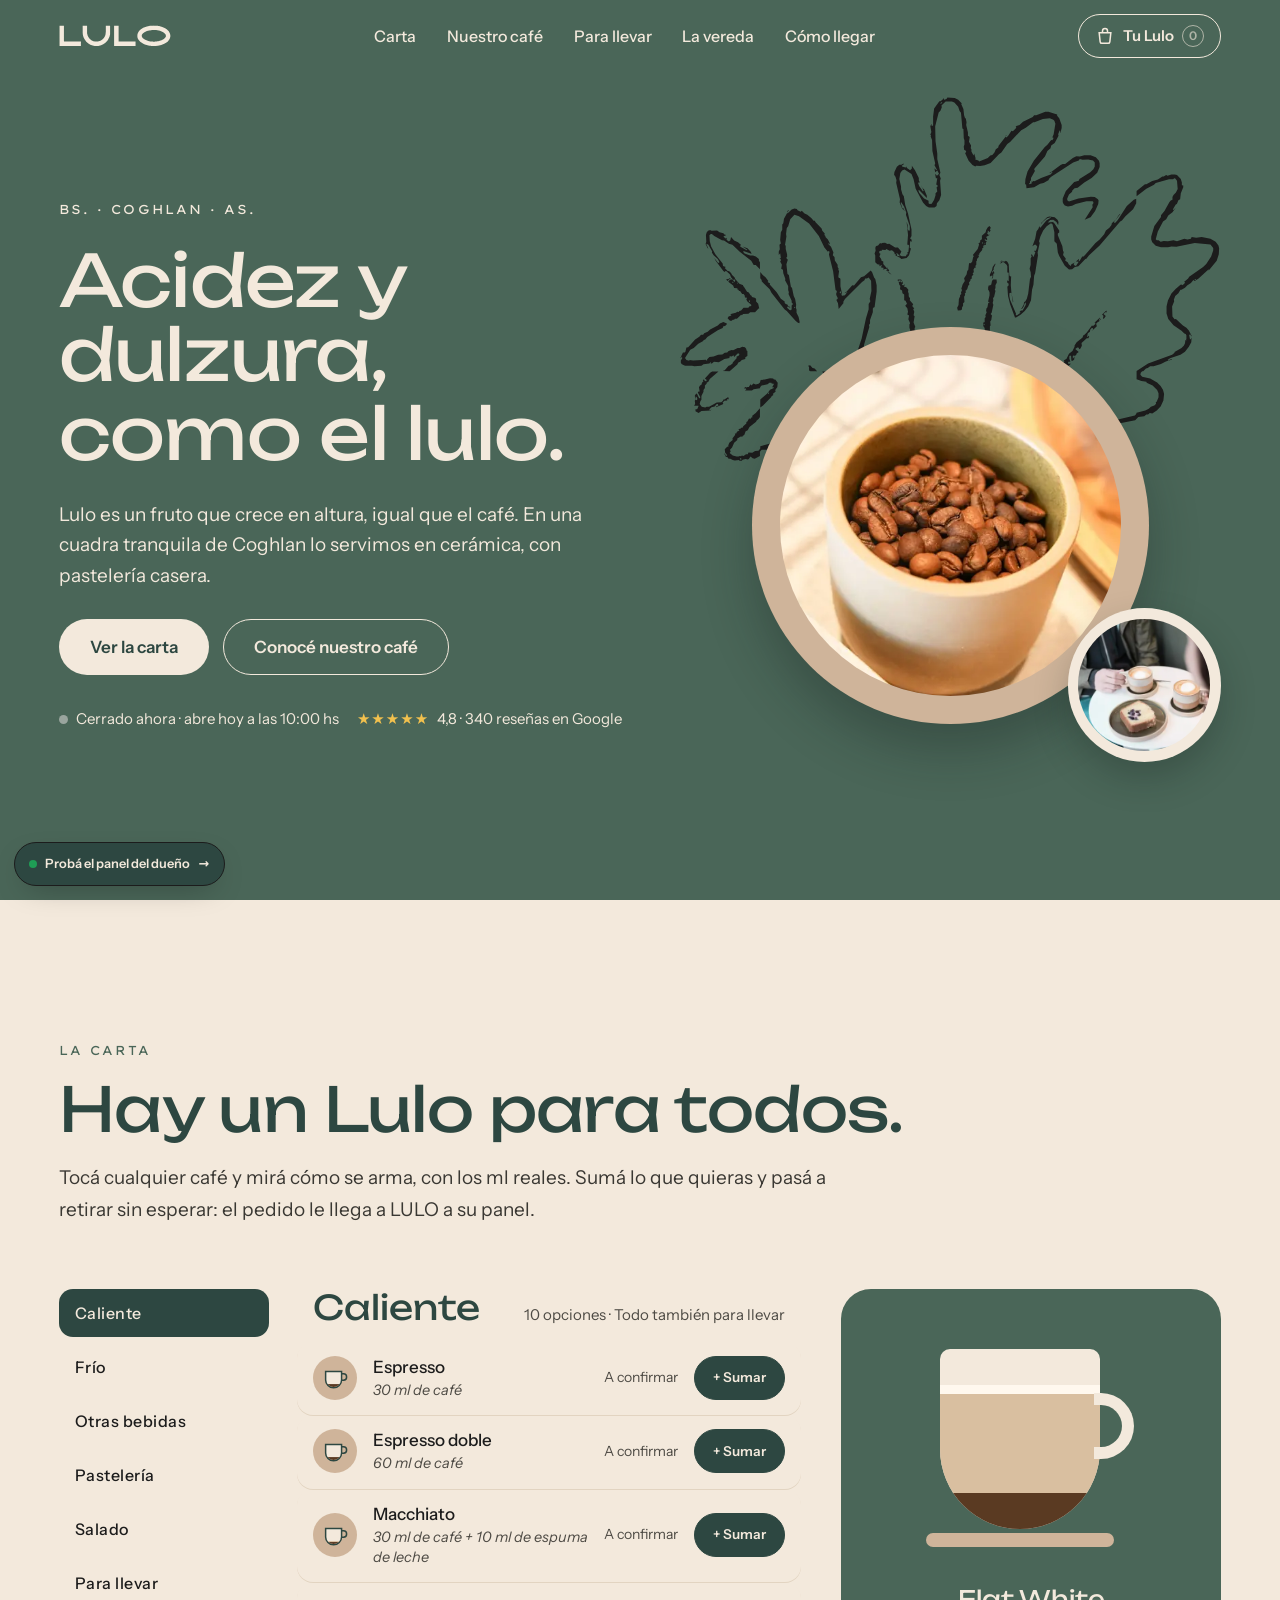
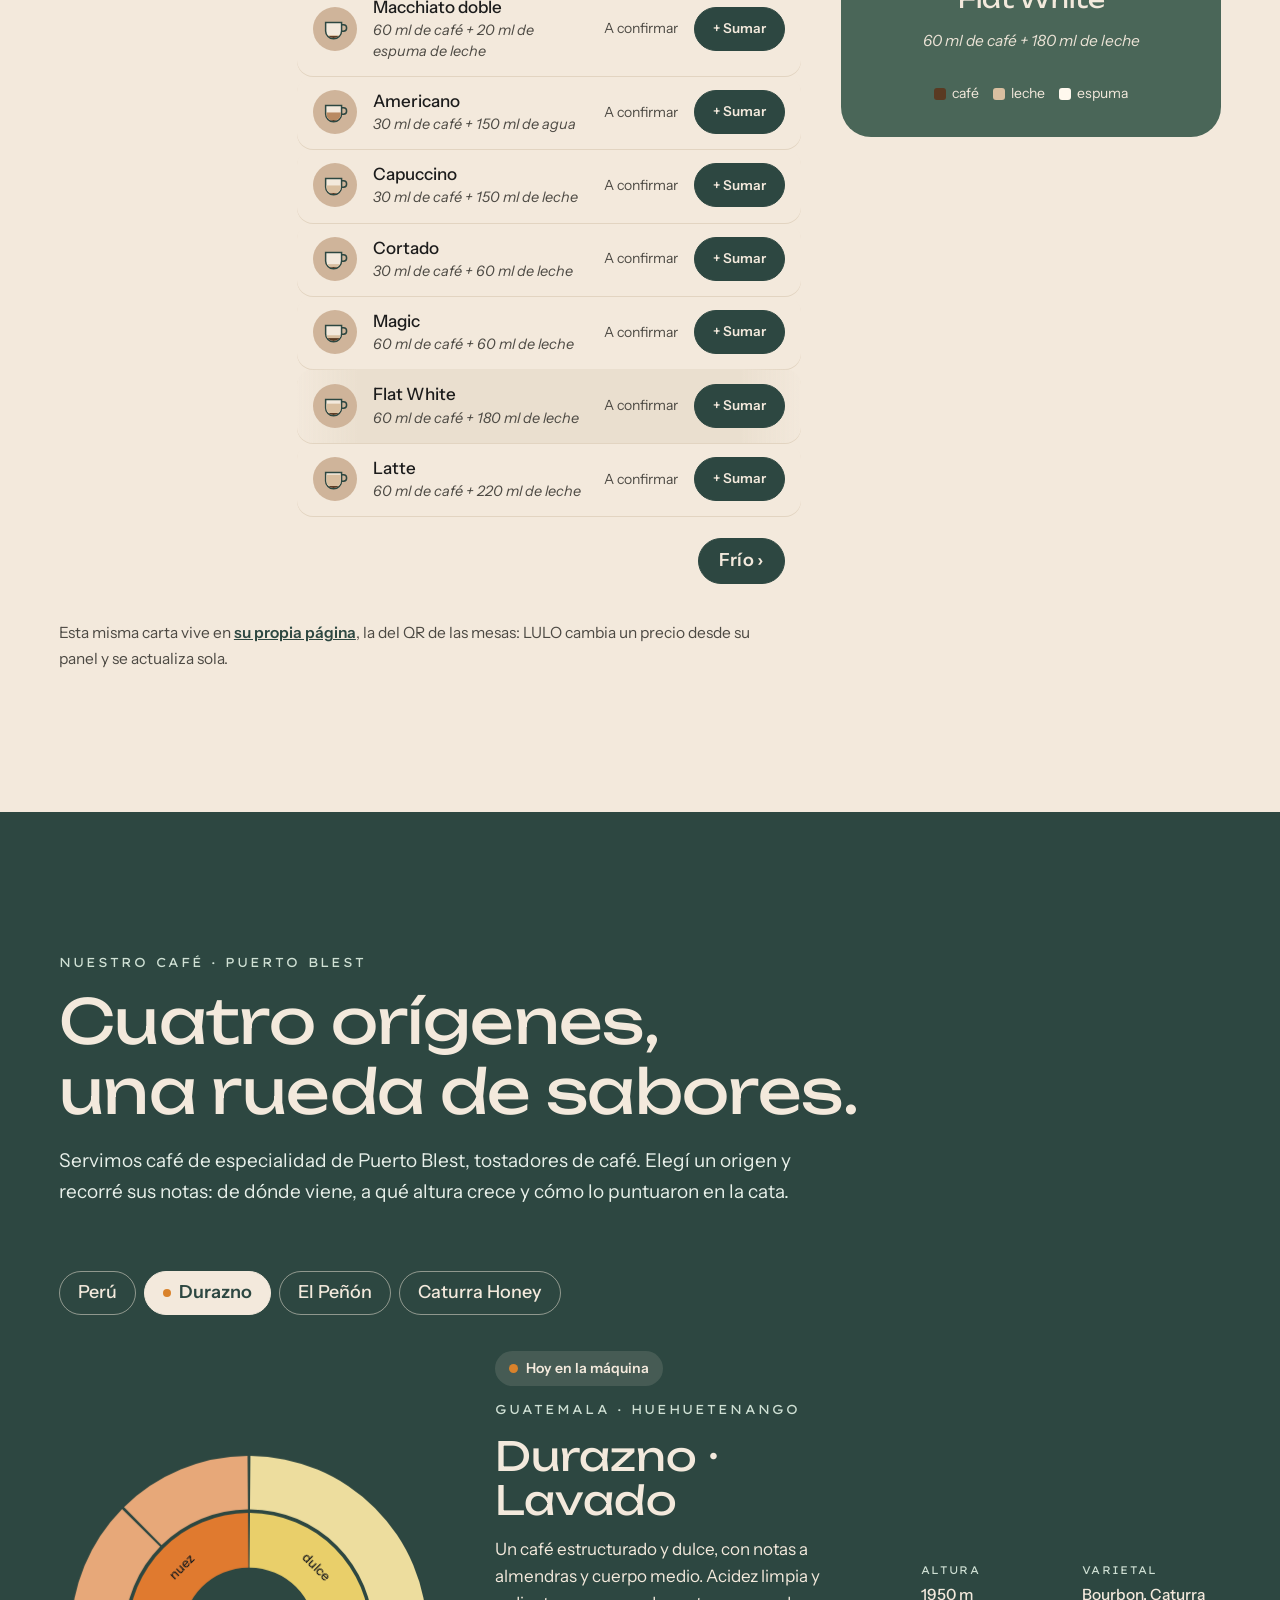
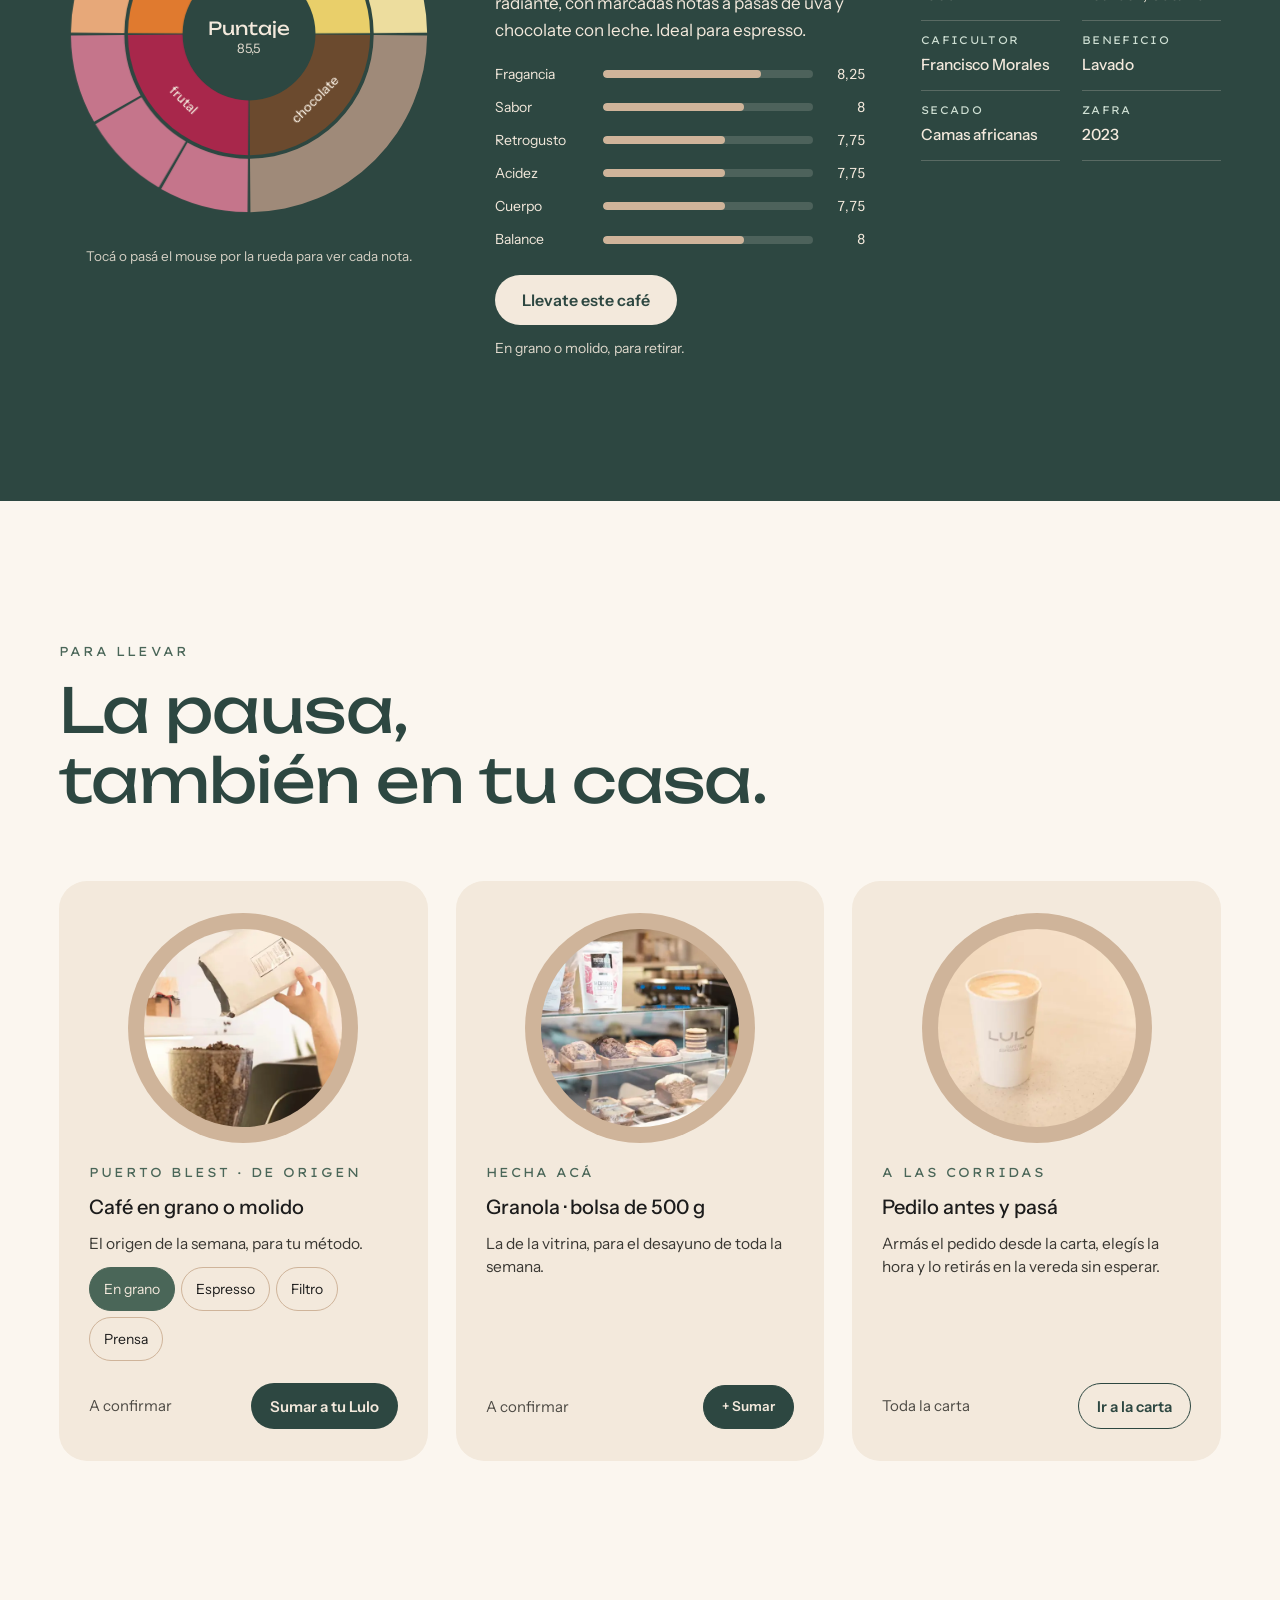
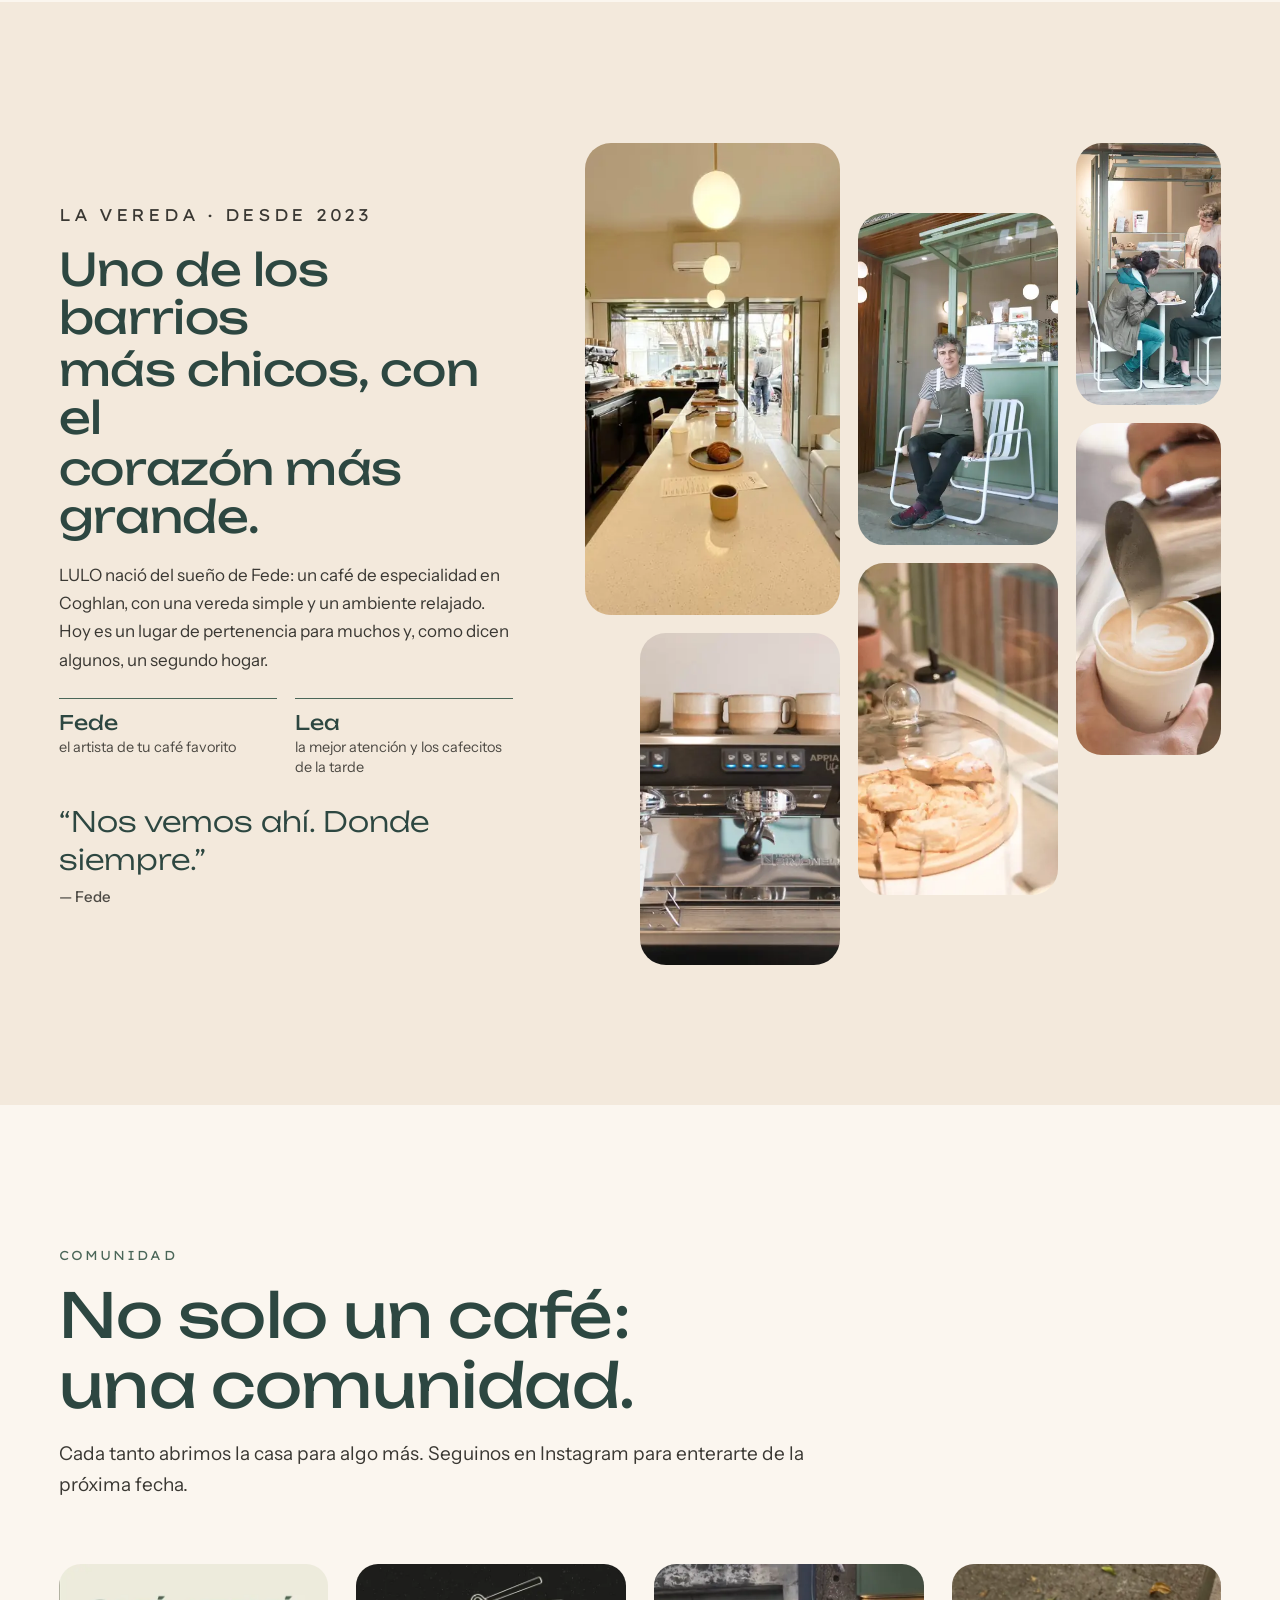
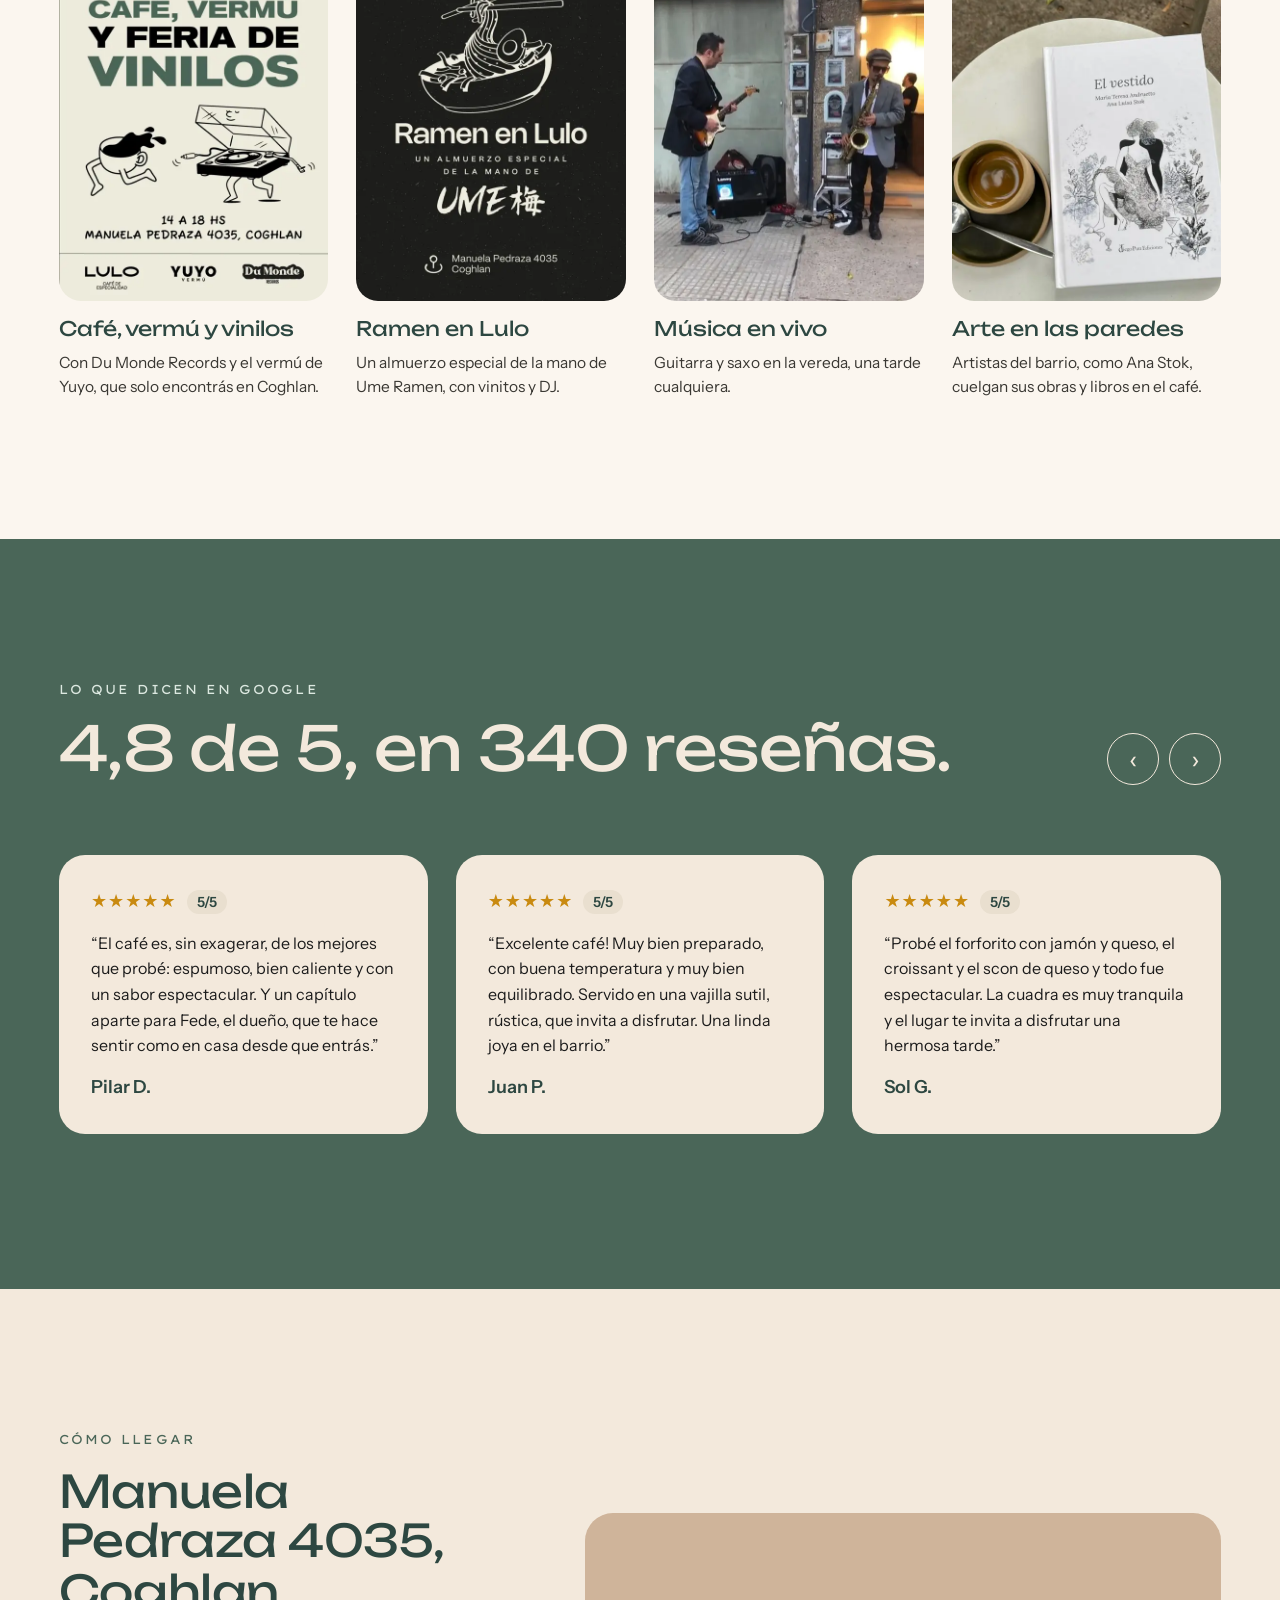
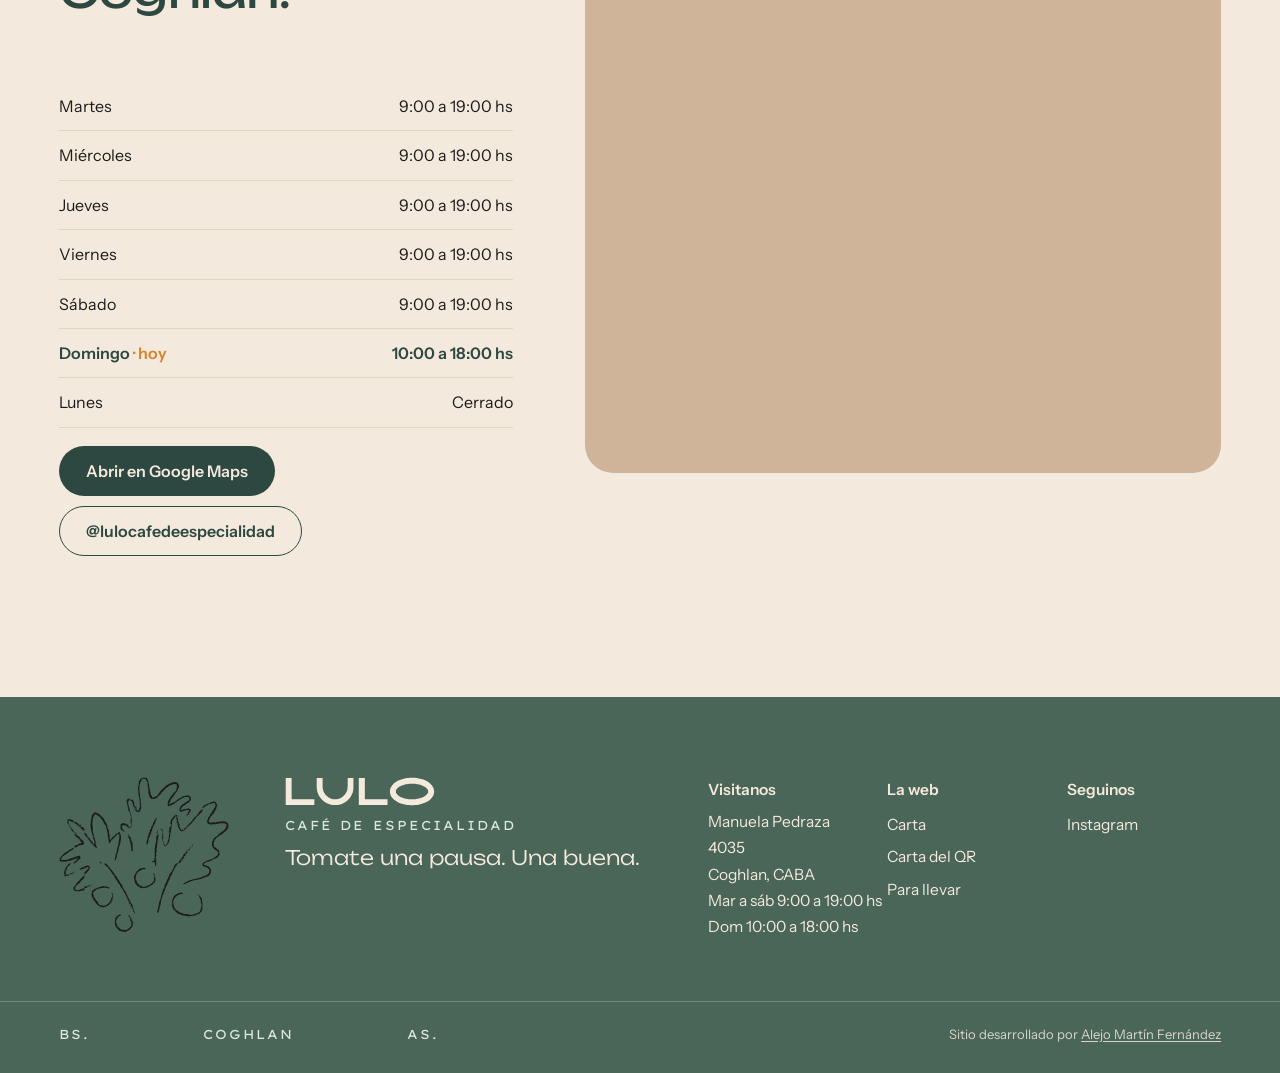
==== index.html @ 64dc943b "Demo LULO Café de Especialidad Co-Authored-By: Claude Opus 5.5 <noreply@anthropic.com> Claude-Sessio" ====
<!doctype html>
<html lang="es">
<head>
<meta charset="utf-8">
<meta name="viewport" content="width=device-width, initial-scale=1, viewport-fit=cover">
<title>LULO · Café de especialidad en Coghlan</title>
<meta name="description" content="Café de especialidad de origen, pastelería casera y una vereda tranquila en Manuela Pedraza 4035, Coghlan. Carta online, café en grano y granola para retirar.">
<meta property="og:type" content="website">
<meta property="og:site_name" content="LULO Café de Especialidad">
<meta property="og:url" content="https://lulo-cafe.vercel.app/">
<meta property="og:title" content="LULO · Café de especialidad en Coghlan">
<meta property="og:description" content="Carta online, café de origen y granola y granos para retirar. Manuela Pedraza 4035, Coghlan.">
<meta property="og:image" content="https://lulo-cafe.vercel.app/img/og.jpg?v=1">
<meta property="og:image:width" content="1200">
<meta property="og:image:height" content="630">
<meta property="og:image:type" content="image/jpeg">
<meta property="og:image:alt" content="LULO, café de especialidad en Coghlan: una pausa, una buena.">
<meta name="twitter:card" content="summary_large_image">
<meta name="twitter:image" content="https://lulo-cafe.vercel.app/img/og.jpg?v=1">
<meta name="theme-color" content="#4A6658">
<link rel="icon" href="img/favicon.png">
<link rel="apple-touch-icon" href="img/apple-touch-icon.png">
<script>
  (function () {
    var d = document.documentElement;
    if (!matchMedia('(prefers-reduced-motion: reduce)').matches) d.classList.add('con-intro');
    d.classList.add('js');
  })();
</script>
<link rel="preload" href="fonts/unbounded-latin-400-normal.woff2" as="font" type="font/woff2" crossorigin>
<link rel="preload" href="fonts/instrument-sans-latin-400-normal.woff2" as="font" type="font/woff2" crossorigin>
<link rel="preload" as="image" type="image/webp" imagesrcset="img/hero-granos-500.webp 500w, img/hero-granos-800.webp 800w" imagesizes="(min-width: 1100px) 400px, 62vw" fetchpriority="high">
<link rel="stylesheet" href="css/fonts.css?v=1">
<link rel="stylesheet" href="kit/kit.css?v=1">
<link rel="stylesheet" href="css/style.css?v=1">
</head>
<body>

<!-- INTRO: la planta florece mientras LULO se entinta -->
<div id="intro" aria-hidden="true">
  <div class="intro__in">
    <div class="intro__planta">
      <svg class="intro__frutos" viewBox="0 0 1555 1425">
        <circle cx="785" cy="925" r="72" style="--d:0"/>
        <circle cx="397" cy="1095" r="72" style="--d:1"/>
        <circle cx="1172" cy="1167" r="86" style="--d:2"/>
        <circle cx="595" cy="1339" r="58" style="--d:3"/>
      </svg>
      <svg class="intro__trazo" viewBox="0 0 1555 1425"><use href="img/sprite.svg#planta"/></svg>
    </div>
    <svg class="intro__word" viewBox="0 0 866 168"><use href="img/sprite.svg#lulo"/></svg>
  </div>
</div>

<a class="saltar" href="#carta">Ir a la carta</a>

<header class="barra" id="barra">
  <div class="barra__in">
    <a class="barra__logo" href="#inicio" aria-label="LULO, inicio">
      <svg viewBox="0 0 866 168" aria-hidden="true"><use href="img/sprite.svg#lulo"/></svg>
    </a>
    <nav class="barra__nav" aria-label="Secciones">
      <a href="#carta">Carta</a>
      <a href="#cafe">Nuestro café</a>
      <a href="#llevar">Para llevar</a>
      <a href="#vereda">La vereda</a>
      <a href="#visitanos">Cómo llegar</a>
    </nav>
    <div class="barra__acc">
      <button type="button" class="btn-carrito" data-kit-open="carrito" data-kit-target aria-label="Abrir tu Lulo (pedido)">
        <svg viewBox="0 0 24 24" aria-hidden="true"><path d="M5 8h14l-1.2 11a2 2 0 0 1-2 1.8H8.2a2 2 0 0 1-2-1.8z"/><path d="M9 8V6a3 3 0 0 1 6 0v2"/></svg>
        <span class="btn-carrito__txt">Tu Lulo</span>
        <span class="btn-carrito__n" data-n="0">0</span>
      </button>
      <button type="button" class="btn-menu" aria-label="Abrir menú" aria-expanded="false" aria-controls="menu">
        <span></span><span></span>
      </button>
    </div>
  </div>
</header>

<div class="menu" id="menu" hidden>
  <nav aria-label="Menú">
    <a href="#carta" style="--i:0">Carta</a>
    <a href="#cafe" style="--i:1">Nuestro café</a>
    <a href="#llevar" style="--i:2">Para llevar</a>
    <a href="#vereda" style="--i:3">La vereda</a>
    <a href="#comunidad" style="--i:4">Comunidad</a>
    <a href="#visitanos" style="--i:5">Cómo llegar</a>
  </nav>
  <p class="menu__pie"><span class="estado" data-estado>Manuela Pedraza 4035 · Coghlan</span></p>
  <svg class="menu__planta" viewBox="0 0 1555 1425" aria-hidden="true"><use href="img/sprite.svg#planta"/></svg>
</div>

<main>

<!-- HERO -->
<section class="hero" id="inicio">
  <div class="hero__in">
    <div class="hero__texto">
      <p class="rotulo hero__rot entra" style="--d:0">BS. · COGHLAN · AS.</p>
      <h1 class="hero__h1">
        <span class="linea"><span style="--d:1">Acidez y dulzura,</span></span>
        <span class="linea"><span style="--d:2">como el lulo.</span></span>
      </h1>
      <p class="hero__p entra" style="--d:3">Lulo es un fruto que crece en altura, igual que el café. En una cuadra tranquila de Coghlan lo servimos en cerámica, con pastelería casera.</p>
      <div class="hero__ctas entra" style="--d:4">
        <a class="btn btn--crema" href="#carta">Ver la carta</a>
        <a class="btn btn--linea-crema" href="#cafe">Conocé nuestro café</a>
      </div>
      <ul class="hero__chips entra" style="--d:5">
        <li><span class="punto" data-punto></span><span data-estado>Martes a sábados 9:00 a 19:00 hs</span></li>
        <li><span class="estrellas" aria-hidden="true">★★★★★</span> 4,8 · 340 reseñas en Google</li>
      </ul>
    </div>
    <div class="hero__arte">
      <svg class="hero__planta" viewBox="0 0 1555 1425" aria-hidden="true"><use href="img/sprite.svg#planta"/></svg>
      <figure class="plato plato--hero" id="platoHero">
        <img src="img/hero-granos-800.webp" srcset="img/hero-granos-500.webp 500w, img/hero-granos-800.webp 800w" sizes="(min-width: 1100px) 400px, 62vw" width="800" height="800" alt="Granos de café de origen en una taza de cerámica de LULO" fetchpriority="high" decoding="async">
      </figure>
      <figure class="plato plato--chico">
        <img src="img/hero-cafes-320.webp" width="320" height="320" alt="Dos cafés con budín de arándanos" decoding="async">
      </figure>
    </div>
  </div>
</section>

<!-- CARTA -->
<section class="sec sec--carta" id="carta">
  <div class="cont">
    <header class="sec__head">
      <p class="rotulo rv">LA CARTA</p>
      <h2 class="titulo rv"><span class="linea"><span>Hay un Lulo</span></span> <span class="linea"><span>para todos.</span></span></h2>
      <p class="sec__bajada rv">Tocá cualquier café y mirá cómo se arma, con los ml reales. Sumá lo que quieras y pasá a retirar sin esperar: el pedido le llega a LULO a su panel.</p>
    </header>
    <div class="carta">
      <div class="carta__lista" data-kit="carta" id="cartaLocal"></div>
      <aside class="visor" id="visor" aria-live="polite">
        <div class="visor__in">
          <div class="visor__arte">
            <div class="taza" id="taza" aria-hidden="true">
              <div class="taza__cuerpo">
                <span class="taza__capa taza__capa--cafe"></span>
                <span class="taza__capa taza__capa--leche"></span>
                <span class="taza__capa taza__capa--espuma"></span>
              </div>
              <span class="taza__asa"></span>
              <span class="taza__plato"></span>
            </div>
            <figure class="plato plato--visor" id="visorFoto" hidden>
              <img src="img/c-latte-640.webp" width="640" height="640" alt="" decoding="async">
            </figure>
          </div>
          <p class="visor__nombre" id="visorNombre">Flat White</p>
          <p class="visor__desc" id="visorDesc">60 ml de café + 180 ml de leche</p>
          <ul class="visor__ley" id="visorLey">
            <li><span class="ley ley--cafe"></span>café</li>
            <li><span class="ley ley--leche" id="leyLeche"></span>leche</li>
            <li><span class="ley ley--espuma"></span>espuma</li>
          </ul>
        </div>
      </aside>
    </div>
    <p class="carta__qr rv">Esta misma carta vive en <a href="carta/" target="_blank" rel="noopener">su propia página</a>, la del QR de las mesas: LULO cambia un precio desde su panel y se actualiza sola.</p>
  </div>
</section>

<!-- NUESTRO CAFÉ -->
<section class="sec sec--cafe" id="cafe">
  <div class="cont">
    <header class="sec__head sec__head--claro">
      <p class="rotulo rv">NUESTRO CAFÉ · PUERTO BLEST</p>
      <h2 class="titulo rv"><span class="linea"><span>Cuatro orígenes,</span></span> <span class="linea"><span>una rueda de sabores.</span></span></h2>
      <p class="sec__bajada rv">Servimos café de especialidad de Puerto Blest, tostadores de café. Elegí un origen y recorré sus notas: de dónde viene, a qué altura crece y cómo lo puntuaron en la cata.</p>
    </header>
    <div class="origen rv">
      <div class="origen__chips" role="tablist" aria-label="Orígenes" id="origenChips"></div>
      <div class="origen__grid">
        <div class="rueda" id="rueda">
          <svg viewBox="-160 -160 320 320" id="ruedaSvg" role="img" aria-label="Rueda de sabores del origen elegido"></svg>
          <div class="rueda__centro"><b id="ruedaNota">Puntaje</b><span id="ruedaSub">84,25</span></div>
          <p class="rueda__hint">Tocá o pasá el mouse por la rueda para ver cada nota.</p>
        </div>
        <div class="origen__info">
          <p class="origen__maquina" id="enMaquina" hidden><span class="punto punto--fruto"></span>Hoy en la máquina</p>
          <p class="rotulo" id="origenPais">PERÚ · AMAZONAS</p>
          <h3 class="origen__nombre" id="origenNombre">Comité Monteverde</h3>
          <p class="origen__notas" id="origenNotas"></p>
          <div class="barras" id="origenBarras"></div>
          <div class="origen__acc">
            <button type="button" class="btn btn--crema" id="llevarOrigen">Llevate este café</button>
            <span class="origen__aviso">En grano o molido, para retirar.</span>
          </div>
        </div>
        <dl class="ficha" id="origenFicha"></dl>
      </div>
    </div>
  </div>
</section>

<!-- PARA LLEVAR -->
<section class="sec sec--llevar" id="llevar">
  <div class="cont">
    <header class="sec__head">
      <p class="rotulo rv">PARA LLEVAR</p>
      <h2 class="titulo rv"><span class="linea"><span>La pausa,</span></span> <span class="linea"><span>también en tu casa.</span></span></h2>
    </header>
    <div class="llevar fila-desliza" data-desliza>
      <article class="tarjeta rv">
        <figure class="plato plato--tarjeta"><img src="img/llevar-granos-480.webp" width="480" height="480" alt="Bolsa de café de origen cargando granos" loading="lazy" decoding="async"></figure>
        <p class="rotulo">PUERTO BLEST · DE ORIGEN</p>
        <h3>Café en grano o molido</h3>
        <p>El origen de la semana, para tu método.</p>
        <div class="molienda" role="radiogroup" aria-label="Molienda" id="molienda">
          <button type="button" role="radio" aria-checked="true" data-mol="grano">En grano</button>
          <button type="button" role="radio" aria-checked="false" data-mol="espresso">Espresso</button>
          <button type="button" role="radio" aria-checked="false" data-mol="filtro">Filtro</button>
          <button type="button" role="radio" aria-checked="false" data-mol="prensa">Prensa</button>
        </div>
        <div class="tarjeta__pie"><span class="precio">A confirmar</span><button type="button" class="btn btn--verde" id="sumarGrano">Sumar a tu Lulo</button></div>
      </article>
      <article class="tarjeta rv">
        <figure class="plato plato--tarjeta"><img src="img/llevar-granola-480.webp" width="480" height="480" alt="Vitrina de LULO con bolsas de granola" loading="lazy" decoding="async"></figure>
        <p class="rotulo">HECHA ACÁ</p>
        <h3>Granola · bolsa de 500 g</h3>
        <p>La de la vitrina, para el desayuno de toda la semana.</p>
        <div class="tarjeta__pie"><span class="precio">A confirmar</span><div class="kit-qty" data-kit-qty="granola"></div></div>
      </article>
      <article class="tarjeta rv">
        <figure class="plato plato--tarjeta"><img src="img/llevar-vaso-480.webp" width="480" height="480" alt="Café para llevar en vaso de LULO" loading="lazy" decoding="async"></figure>
        <p class="rotulo">A LAS CORRIDAS</p>
        <h3>Pedilo antes y pasá</h3>
        <p>Armás el pedido desde la carta, elegís la hora y lo retirás en la vereda sin esperar.</p>
        <div class="tarjeta__pie"><span class="precio">Toda la carta</span><a class="btn btn--linea" href="#carta">Ir a la carta</a></div>
      </article>
    </div>
  </div>
</section>

<!-- LA VEREDA -->
<section class="sec sec--vereda" id="vereda">
  <div class="cont vereda">
    <div class="vereda__texto">
      <p class="rotulo rv">LA VEREDA · DESDE 2023</p>
      <h2 class="titulo rv"><span class="linea"><span>Uno de los barrios</span></span> <span class="linea"><span>más chicos, con el</span></span> <span class="linea"><span>corazón más grande.</span></span></h2>
      <p class="rv">LULO nació del sueño de Fede: un café de especialidad en Coghlan, con una vereda simple y un ambiente relajado. Hoy es un lugar de pertenencia para muchos y, como dicen algunos, un segundo hogar.</p>
      <div class="firmas rv">
        <p><b>Fede</b><span>el artista de tu café favorito</span></p>
        <p><b>Lea</b><span>la mejor atención y los cafecitos de la tarde</span></p>
      </div>
      <blockquote class="cita rv">“Nos vemos ahí. Donde siempre.”<cite>— Fede</cite></blockquote>
    </div>
    <div class="galeria fila-desliza" data-desliza data-galeria>
      <figure class="g g1"><img src="img/v-barra-520.webp" srcset="img/v-barra-520.webp 520w, img/v-barra-900.webp 900w" sizes="(min-width: 1100px) 330px, 72vw" width="520" height="650" alt="La barra larga de LULO con luz natural" loading="lazy" decoding="async"></figure>
      <figure class="g g2"><img src="img/v-fede-520.webp" srcset="img/v-fede-520.webp 520w, img/v-fede-900.webp 900w" sizes="(min-width: 1100px) 260px, 72vw" width="520" height="650" alt="Fede sentado en la vereda de LULO" loading="lazy" decoding="async"></figure>
      <figure class="g g3"><img src="img/v-salon-520.webp" srcset="img/v-salon-520.webp 520w, img/v-salon-900.webp 900w" sizes="(min-width: 1100px) 300px, 72vw" width="520" height="520" alt="Clientes tomando café en las mesas de LULO" loading="lazy" decoding="async"></figure>
      <figure class="g g4"><img src="img/v-latte-520.webp" srcset="img/v-latte-520.webp 520w, img/v-latte-900.webp 900w" sizes="(min-width: 1100px) 240px, 72vw" width="520" height="650" alt="Latte art en un vaso para llevar" loading="lazy" decoding="async"></figure>
      <figure class="g g5"><img src="img/v-maquina-520.webp" srcset="img/v-maquina-520.webp 520w, img/v-maquina-900.webp 900w" sizes="(min-width: 1100px) 280px, 72vw" width="520" height="520" alt="La máquina de espresso con tazas de cerámica arriba" loading="lazy" decoding="async"></figure>
      <figure class="g g6"><img src="img/v-vitrina-520.webp" srcset="img/v-vitrina-520.webp 520w, img/v-vitrina-900.webp 900w" sizes="(min-width: 1100px) 260px, 72vw" width="520" height="520" alt="Scones bajo la campana de vidrio" loading="lazy" decoding="async"></figure>
    </div>
  </div>
</section>

<!-- COMUNIDAD -->
<section class="sec sec--comunidad" id="comunidad">
  <div class="cont">
    <header class="sec__head">
      <p class="rotulo rv">COMUNIDAD</p>
      <h2 class="titulo rv"><span class="linea"><span>No solo un café:</span></span> <span class="linea"><span>una comunidad.</span></span></h2>
      <p class="sec__bajada rv">Cada tanto abrimos la casa para algo más. Seguinos en Instagram para enterarte de la próxima fecha.</p>
    </header>
    <div class="eventos fila-desliza" data-desliza>
      <article class="evento rv"><figure><img src="img/e-vinilos-560.webp" width="560" height="700" alt="Afiche de café, vermú y feria de vinilos en LULO" loading="lazy" decoding="async"></figure><h3>Café, vermú y vinilos</h3><p>Con Du Monde Records y el vermú de Yuyo, que solo encontrás en Coghlan.</p></article>
      <article class="evento rv"><figure><img src="img/e-ramen-560.webp" width="560" height="700" alt="Afiche de Ramen en Lulo con Ume Ramen" loading="lazy" decoding="async"></figure><h3>Ramen en Lulo</h3><p>Un almuerzo especial de la mano de Ume Ramen, con vinitos y DJ.</p></article>
      <article class="evento rv"><figure><img src="img/e-musica-540.webp" width="540" height="675" alt="Música en vivo en la vereda de LULO" loading="lazy" decoding="async"></figure><h3>Música en vivo</h3><p>Guitarra y saxo en la vereda, una tarde cualquiera.</p></article>
      <article class="evento rv"><figure><img src="img/e-arte-560.webp" width="560" height="700" alt="Obras de Ana Stok en las paredes de LULO" loading="lazy" decoding="async"></figure><h3>Arte en las paredes</h3><p>Artistas del barrio, como Ana Stok, cuelgan sus obras y libros en el café.</p></article>
    </div>
  </div>
</section>

<!-- RESEÑAS -->
<section class="sec sec--resenas" id="resenas">
  <div class="cont">
    <header class="sec__head sec__head--fila">
      <div>
        <p class="rotulo rv">LO QUE DICEN EN GOOGLE</p>
        <h2 class="titulo rv"><span class="linea"><span>4,8 de 5,</span></span> <span class="linea"><span>en 340 reseñas.</span></span></h2>
      </div>
      <div class="flechas" aria-label="Mover reseñas">
        <button type="button" class="flecha" data-mover="-1" aria-label="Reseñas anteriores">‹</button>
        <button type="button" class="flecha" data-mover="1" aria-label="Más reseñas">›</button>
      </div>
    </header>
    <div class="resenas fila-desliza" data-desliza id="resenas-fila">
      <article class="resena"><p class="resena__est"><span aria-hidden="true">★★★★★</span> <b>5/5</b></p><p class="resena__t">“El café es, sin exagerar, de los mejores que probé: espumoso, bien caliente y con un sabor espectacular. Y un capítulo aparte para Fede, el dueño, que te hace sentir como en casa desde que entrás.”</p><p class="resena__n">Pilar D.</p></article>
      <article class="resena"><p class="resena__est"><span aria-hidden="true">★★★★★</span> <b>5/5</b></p><p class="resena__t">“Excelente café! Muy bien preparado, con buena temperatura y muy bien equilibrado. Servido en una vajilla sutil, rústica, que invita a disfrutar. Una linda joya en el barrio.”</p><p class="resena__n">Juan P.</p></article>
      <article class="resena"><p class="resena__est"><span aria-hidden="true">★★★★★</span> <b>5/5</b></p><p class="resena__t">“Probé el forforito con jamón y queso, el croissant y el scon de queso y todo fue espectacular. La cuadra es muy tranquila y el lugar te invita a disfrutar una hermosa tarde.”</p><p class="resena__n">Sol G.</p></article>
      <article class="resena"><p class="resena__est"><span aria-hidden="true">★★★★★</span> <b>5/5</b></p><p class="resena__t">“Los chipá son excelentes y los scons de queso también muy ricos. Probamos las cookies y el budín de carrot, súper esponjoso. Los chicos siempre buena onda.”</p><p class="resena__n">Clarisa R.</p></article>
      <article class="resena"><p class="resena__est"><span aria-hidden="true">★★★★★</span> <b>5/5</b></p><p class="resena__t">“Hermoso cafecito, un lugar que abraza e invita a volver, porque no es solo el riquísimo café: es la energía, sobre todo, de su dueño Fede.”</p><p class="resena__n">Paula H.</p></article>
      <article class="resena"><p class="resena__est"><span aria-hidden="true">★★★★★</span> <b>5/5</b></p><p class="resena__t">“Exquisito café peruano en el caso del que tomé hoy, y muy bien preparado. Lugar tranquilo para ir a relajar, trabajar o reunirse y pasar un lindo momento.”</p><p class="resena__n">Angie C.</p></article>
    </div>
  </div>
</section>

<!-- CÓMO LLEGAR -->
<section class="sec sec--visitanos" id="visitanos">
  <div class="cont visitanos">
    <div class="visitanos__texto">
      <p class="rotulo rv">CÓMO LLEGAR</p>
      <h2 class="titulo rv"><span class="linea"><span>Manuela Pedraza 4035,</span></span> <span class="linea"><span>Coghlan.</span></span></h2>
      <p class="rv estado-grande"><span class="punto" data-punto></span><span data-estado>Martes a sábados 9:00 a 19:00 hs</span></p>
      <ul class="horario rv" id="horario">
        <li data-dia="2"><span>Martes</span><span>9:00 a 19:00 hs</span></li>
        <li data-dia="3"><span>Miércoles</span><span>9:00 a 19:00 hs</span></li>
        <li data-dia="4"><span>Jueves</span><span>9:00 a 19:00 hs</span></li>
        <li data-dia="5"><span>Viernes</span><span>9:00 a 19:00 hs</span></li>
        <li data-dia="6"><span>Sábado</span><span>9:00 a 19:00 hs</span></li>
        <li data-dia="0"><span>Domingo</span><span>10:00 a 18:00 hs</span></li>
        <li data-dia="1"><span>Lunes</span><span>Cerrado</span></li>
      </ul>
      <div class="visitanos__acc rv">
        <a class="btn btn--verde" href="https://www.google.com/maps/dir/?api=1&amp;destination=LULO+Caf%C3%A9+de+Especialidad,+Manuela+Pedraza+4035,+CABA" target="_blank" rel="noopener">Abrir en Google Maps</a>
        <a class="btn btn--linea" href="https://www.instagram.com/lulocafedeespecialidad/" target="_blank" rel="noopener">@lulocafedeespecialidad</a>
      </div>
    </div>
    <div class="mapa rv">
      <iframe title="Mapa de LULO en Manuela Pedraza 4035, Coghlan" src="https://www.google.com/maps?q=LULO+Caf%C3%A9+de+Especialidad,+Manuela+Pedraza+4035,+Buenos+Aires&amp;z=16&amp;output=embed" loading="lazy" referrerpolicy="no-referrer-when-downgrade"></iframe>
    </div>
  </div>
</section>

</main>

<footer class="pie">
  <div class="cont pie__in">
    <svg class="pie__planta" viewBox="0 0 1555 1425" aria-hidden="true"><use href="img/sprite.svg#planta"/></svg>
    <div class="pie__marca">
      <svg class="pie__logo" viewBox="0 0 866 168" role="img" aria-label="LULO"><use href="img/sprite.svg#lulo"/></svg>
      <p class="rotulo">CAFÉ DE ESPECIALIDAD</p>
      <p class="pie__frase">Tomate una pausa. Una buena.</p>
    </div>
    <div class="pie__cols">
      <div>
        <p class="pie__tit">Visitanos</p>
        <p>Manuela Pedraza 4035<br>Coghlan, CABA</p>
        <p><span class="nw">Mar a sáb 9:00 a 19:00 hs</span><br><span class="nw">Dom 10:00 a 18:00 hs</span></p>
      </div>
      <div>
        <p class="pie__tit">La web</p>
        <p><a href="#carta">Carta</a><br><a href="carta/" target="_blank" rel="noopener">Carta del QR</a><br><a href="#llevar">Para llevar</a></p>
      </div>
      <div>
        <p class="pie__tit">Seguinos</p>
        <p><a href="https://www.instagram.com/lulocafedeespecialidad/" target="_blank" rel="noopener">Instagram</a></p>
      </div>
    </div>
  </div>
  <div class="cont pie__base">
    <p class="rotulo pie__bsas"><span>BS.</span><span>COGHLAN</span><span>AS.</span></p>
    <p class="credito">Sitio desarrollado por <a href="https://alejomfernandez.com.ar" target="_blank" rel="noopener">Alejo Martín Fernández</a></p>
  </div>
</footer>

<!-- Hoja de detalle (celu) -->
<div class="hoja" id="hoja" hidden>
  <div class="hoja__fondo" data-cerrar></div>
  <div class="hoja__box" role="dialog" aria-modal="true" aria-labelledby="hojaNombre">
    <button type="button" class="hoja__x" data-cerrar aria-label="Cerrar">×</button>
    <div class="hoja__arte" id="hojaArte"></div>
    <p class="hoja__nombre" id="hojaNombre"></p>
    <p class="hoja__desc" id="hojaDesc"></p>
    <div class="hoja__pie"><span class="precio" id="hojaPrecio">A confirmar</span><div class="kit-qty" id="hojaQty"></div></div>
  </div>
</div>

<script type="module" src="js/main.js?v=1"></script>
</body>
</html>
---- css/fonts.css ----
@font-face{font-family:'Unbounded';font-style:normal;font-weight:300;font-display:swap;src:url(../fonts/unbounded-latin-300-normal.woff2) format('woff2')}
@font-face{font-family:'Unbounded';font-style:normal;font-weight:400;font-display:swap;src:url(../fonts/unbounded-latin-400-normal.woff2) format('woff2')}
@font-face{font-family:'Unbounded';font-style:normal;font-weight:500;font-display:swap;src:url(../fonts/unbounded-latin-500-normal.woff2) format('woff2')}
@font-face{font-family:'Instrument Sans';font-style:normal;font-weight:400;font-display:swap;src:url(../fonts/instrument-sans-latin-400-normal.woff2) format('woff2')}
@font-face{font-family:'Instrument Sans';font-style:normal;font-weight:500;font-display:swap;src:url(../fonts/instrument-sans-latin-500-normal.woff2) format('woff2')}
@font-face{font-family:'Instrument Sans';font-style:normal;font-weight:600;font-display:swap;src:url(../fonts/instrument-sans-latin-600-normal.woff2) format('woff2')}
@font-face{font-family:'Instrument Sans';font-style:italic;font-weight:400;font-display:swap;src:url(../fonts/instrument-sans-latin-400-italic.woff2) format('woff2')}
@font-face{font-family:'Lexend Exa';font-style:normal;font-weight:400;font-display:swap;src:url(../fonts/lexend-exa-latin-400-normal.woff2) format('woff2')}
---- kit/kit.css ----
/* KIT DEMOS — estilos de módulos y popups.
   Todo sale de las variables --kit-* que arma core/theme.js desde cliente.json → marca.
   Cada demo puede pisar cualquier variable o clase .kit-* en su propio CSS. */

:root {
  --kit-bg: #fff; --kit-surface: #fff; --kit-text: #151515; --kit-muted: #666; --kit-primary: #111; --kit-on-primary: #fff;
  --kit-accent: #fc0; --kit-on-accent: #111; --kit-border: #ddd; --kit-ok: #1f9d55; --kit-warn: #d97706; --kit-danger: #d42a1d;
  --kit-font-head: inherit; --kit-font-body: inherit; --kit-head-case: uppercase;
  --kit-radius: 14px; --kit-radius-btn: 12px; --kit-border-w: 1.5px; --kit-shadow: 0 10px 30px -12px rgba(0,0,0,.35);
  --kit-ease: cubic-bezier(.2,.8,.2,1); --kit-z: 9000;
}
.kit-root, .kit-root *, .kit-root *::before, .kit-root *::after { box-sizing: border-box; }
.kit-root [hidden], .kit-root[hidden] { display: none !important; }
.kit-root { font-family: var(--kit-font-body); color: var(--kit-text); -webkit-tap-highlight-color: transparent; }
.kit-sr { position: absolute !important; width: 1px; height: 1px; overflow: hidden; clip: rect(0 0 0 0); white-space: nowrap; }
html.kit-lock { overflow: hidden; }
html.kit-lock body { overflow: hidden; touch-action: none; }

/* ---------- botones ---------- */
.kit-btn {
  appearance: none; display: inline-flex; align-items: center; justify-content: center; gap: .45em;
  min-height: 44px; padding: .7em 1.15em; border: var(--kit-border-w) solid var(--kit-primary); border-radius: var(--kit-radius-btn);
  background: var(--kit-primary); color: var(--kit-on-primary); font: 700 .95rem/1.1 var(--kit-font-body); text-decoration: none;
  cursor: pointer; transition: transform .15s var(--kit-ease), filter .15s, background .2s, box-shadow .2s; white-space: nowrap;
}
.kit-btn:hover { filter: brightness(1.08); }
.kit-btn:active { transform: translateY(1px) scale(.98); }
.kit-btn:focus-visible, .kit-chip:focus-visible, .kit-tab:focus-visible, .kit-add:focus-visible, .kit-x:focus-visible { outline: 3px solid var(--kit-accent); outline-offset: 2px; }
.kit-btn--ghost { background: var(--kit-surface); color: var(--kit-text); border-color: var(--kit-border); }
.kit-btn--danger { background: var(--kit-danger); border-color: var(--kit-danger); color: #fff; }
.kit-btn--danger-t { color: var(--kit-danger); }
.kit-btn--sm { min-height: 36px; padding: .45em .85em; font-size: .85rem; }
.kit-btn--big { min-height: 54px; font-size: 1.05rem; font-family: var(--kit-font-head); text-transform: var(--kit-head-case); letter-spacing: .02em; }
.kit-btn--block { width: 100%; }
.kit-btn[disabled] { opacity: .55; cursor: not-allowed; }
.kit-btn.is-loading { position: relative; color: transparent !important; }
.kit-btn.is-loading::after { content: ""; position: absolute; width: 20px; height: 20px; border: 2.5px solid var(--kit-on-primary); border-right-color: transparent; border-radius: 50%; animation: kit-spin .7s linear infinite; }
.kit-icon { appearance: none; width: 36px; height: 36px; display: inline-grid; place-items: center; border: var(--kit-border-w) solid var(--kit-border); border-radius: 10px; background: var(--kit-surface); color: var(--kit-text); cursor: pointer; font-size: 1rem; }
.kit-icon--danger { color: var(--kit-danger); }
.kit-icon[disabled] { opacity: .35; cursor: default; }
.kit-row { display: flex; gap: .6rem; flex-wrap: wrap; align-items: center; }
.kit-row--end { justify-content: flex-end; } .kit-row--center { justify-content: center; } .kit-row--between { justify-content: space-between; }
.kit-row--stack { flex-direction: column; align-items: stretch; }

/* ---------- badges / tags ---------- */
.kit-badge { display: inline-flex; align-items: center; gap: .3em; padding: .28em .6em; border-radius: 999px; font: 700 .72rem/1 var(--kit-font-body); letter-spacing: .02em; background: color-mix(in srgb, var(--kit-text) 9%, var(--kit-surface)); color: var(--kit-text); white-space: nowrap; }
.kit-badge--ok { background: color-mix(in srgb, var(--kit-ok) 16%, var(--kit-surface)); color: color-mix(in srgb, var(--kit-ok) 75%, #000); }
.kit-badge--warn { background: color-mix(in srgb, var(--kit-warn) 18%, var(--kit-surface)); color: color-mix(in srgb, var(--kit-warn) 70%, #000); }
.kit-badge--danger, .kit-badge--off { background: color-mix(in srgb, var(--kit-danger) 14%, var(--kit-surface)); color: color-mix(in srgb, var(--kit-danger) 80%, #000); }
.kit-badge--new { background: var(--kit-accent); color: var(--kit-on-accent); animation: kit-pulse 1.4s ease-in-out 3; }
.kit-tag { display: inline-grid; place-items: center; width: 1.15em; height: 1.15em; vertical-align: -.12em; margin-left: .15em; color: var(--kit-primary); }
.kit-tag svg { width: 100%; height: 100%; }
.kit-tag--txt { width: auto; height: auto; font-size: .7em; padding: .15em .45em; border-radius: 999px; background: var(--kit-accent); color: var(--kit-on-accent); }

/* ---------- carta ---------- */
.kit-carta { --kit-cols: 1; }
.kit-tabs { display: flex; gap: .5rem; overflow-x: auto; scrollbar-width: none; padding: 2px 2px 10px; margin-bottom: .5rem; scroll-snap-type: x proximity; }
.kit-tabs::-webkit-scrollbar { display: none; }
.kit-tab {
  appearance: none; flex: 0 0 auto; scroll-snap-align: start; min-height: 44px; padding: .55em 1.1em;
  border: var(--kit-border-w) solid var(--kit-text); border-radius: var(--kit-radius-btn); background: var(--kit-surface); color: var(--kit-text);
  font: 700 .95rem/1 var(--kit-font-head); text-transform: var(--kit-head-case); letter-spacing: .03em; cursor: pointer; transition: background .2s, color .2s, transform .15s;
}
.kit-tab.is-on { background: var(--kit-primary); border-color: var(--kit-primary); color: var(--kit-on-primary); }
.kit-carta__panel { display: grid; grid-template-columns: repeat(var(--kit-cols), minmax(0, 1fr)); gap: 0 2rem; }
.kit-item {
  display: grid; grid-template-columns: auto minmax(0, 1fr) auto; gap: .9rem; align-items: center; padding: 1rem 0;
  border-bottom: var(--kit-border-w) dashed var(--kit-border); min-width: 0;
  animation: kit-up .5s var(--kit-ease) both; animation-delay: calc(var(--i, 0) * 45ms);
}
.kit-item:not(:has(.kit-item__foto)) { grid-template-columns: minmax(0, 1fr) auto; }
.kit-item.is-off { opacity: .55; }
.kit-item__foto { width: 64px; height: 64px; object-fit: cover; border-radius: calc(var(--kit-radius) * .7); }
.kit-item__name { margin: 0 0 .25rem; font: 400 1.2rem/1.05 var(--kit-font-head); text-transform: var(--kit-head-case); }
.kit-item__n { margin-right: .5em; color: var(--kit-primary); }
.kit-item__desc { margin: 0; color: var(--kit-muted); font-size: .9rem; line-height: 1.4; }
.kit-item__side { display: flex; flex-direction: column; align-items: flex-end; gap: .45rem; }
.kit-price { font: 700 1.05rem/1 var(--kit-font-body); white-space: nowrap; }
.kit-price--na { font-size: .85rem; color: var(--kit-muted); font-weight: 600; }
.kit-add {
  appearance: none; min-height: 40px; padding: .45em .9em; border: var(--kit-border-w) solid var(--kit-primary); border-radius: var(--kit-radius-btn);
  background: var(--kit-surface); color: var(--kit-primary); font: 800 .85rem/1 var(--kit-font-body); cursor: pointer; white-space: nowrap;
  transition: background .2s, color .2s, transform .12s;
}
.kit-add:hover { background: var(--kit-primary); color: var(--kit-on-primary); }
.kit-add:active { transform: scale(.94); }
.kit-step { display: inline-flex; align-items: center; border: var(--kit-border-w) solid var(--kit-primary); border-radius: var(--kit-radius-btn); background: var(--kit-primary); color: var(--kit-on-primary); overflow: hidden; animation: kit-pop .25s var(--kit-ease); }
.kit-step button { appearance: none; width: 38px; height: 38px; border: 0; background: transparent; color: inherit; font: 800 1.15rem/1 var(--kit-font-body); cursor: pointer; }
.kit-step button:disabled { opacity: .35; cursor: default; }
.kit-step output { min-width: 1.6em; text-align: center; font-weight: 800; }
.kit-step--lg button { width: 46px; height: 46px; }
.kit-step--lg output { min-width: 2.2em; font-size: 1.15rem; }
@media (min-width: 900px) { .kit-carta { --kit-cols: 2; } }

/* ---------- botón flotante del carrito ---------- */
.kit-fab {
  position: fixed; z-index: calc(var(--kit-z) - 2); right: max(14px, env(safe-area-inset-right)); bottom: max(14px, env(safe-area-inset-bottom));
  display: flex; align-items: center; gap: .7rem; padding: .55rem 1rem .55rem .6rem; min-height: 58px;
  border: var(--kit-border-w) solid var(--kit-text); border-radius: var(--kit-radius-btn); background: var(--kit-primary); color: var(--kit-on-primary);
  box-shadow: var(--kit-shadow); cursor: pointer; font-family: var(--kit-font-body); text-align: left;
  animation: kit-in-up .45s var(--kit-ease) both;
}
.kit-fab__ico { width: 40px; height: 40px; display: grid; place-items: center; border-radius: calc(var(--kit-radius-btn) * .8); background: color-mix(in srgb, var(--kit-on-primary) 16%, transparent); }
.kit-fab__ico svg { width: 22px; height: 22px; fill: none; stroke: currentColor; stroke-width: 2; stroke-linejoin: round; }
.kit-fab__txt { display: flex; flex-direction: column; line-height: 1.1; }
.kit-fab__label { font: 400 1rem/1 var(--kit-font-head); text-transform: var(--kit-head-case); letter-spacing: .03em; }
.kit-fab__total { font-weight: 700; font-size: .9rem; opacity: .92; }
.kit-fab__n { position: absolute; top: -9px; left: -9px; min-width: 26px; height: 26px; padding: 0 6px; display: grid; place-items: center; border-radius: 999px; background: var(--kit-accent); color: var(--kit-on-accent); font: 800 .8rem/1 var(--kit-font-body); border: 2px solid var(--kit-text); }
.kit-fab.bump { animation: kit-bump .45s var(--kit-ease); }
.kit-fly { position: fixed; z-index: var(--kit-z); width: 54px; height: 54px; margin: -27px 0 0 -27px; border-radius: 50%; background: var(--kit-accent); overflow: hidden; pointer-events: none; transition: transform .6s cubic-bezier(.5,-.3,.7,1), opacity .6s; box-shadow: 0 4px 14px rgba(0,0,0,.25); }
.kit-fly img { width: 100%; height: 100%; object-fit: cover; }

/* píldora "probá el panel" (solo demo) */
.kit-demo-pill {
  position: fixed; z-index: calc(var(--kit-z) - 3); left: max(14px, env(safe-area-inset-left)); bottom: max(14px, env(safe-area-inset-bottom));
  display: inline-flex; align-items: center; gap: .5rem; min-height: 44px; padding: .55rem .9rem; border-radius: 999px; background: var(--kit-surface); color: var(--kit-text);
  border: var(--kit-border-w) solid var(--kit-text); box-shadow: var(--kit-shadow); font: 700 .8rem/1 var(--kit-font-body); text-decoration: none;
  opacity: 0; transform: translateY(20px); transition: opacity .4s, transform .4s var(--kit-ease);
}
.kit-demo-pill.is-in { opacity: 1; transform: none; }
html.kit-lock .kit-demo-pill { opacity: 0; pointer-events: none; transform: translateY(20px); }
.kit-demo-pill__dot { width: 8px; height: 8px; border-radius: 50%; background: var(--kit-ok); box-shadow: 0 0 0 0 var(--kit-ok); animation: kit-ping 2s infinite; }
@media (max-width: 640px) { html.kit-has-cart .kit-demo-pill { bottom: calc(max(14px, env(safe-area-inset-bottom)) + 70px); } }

/* ---------- popups ---------- */
.kit-pop { position: fixed; inset: 0; z-index: var(--kit-z); display: grid; place-items: center; padding: 16px; }
.kit-pop__back { position: absolute; inset: 0; background: color-mix(in srgb, var(--kit-text) 55%, transparent); opacity: 0; transition: opacity .25s; }
.kit-pop__box {
  position: relative; width: min(520px, 100%); max-height: min(88vh, 100%); max-height: min(88dvh, 100%); display: flex; flex-direction: column;
  background: var(--kit-bg); color: var(--kit-text); border: var(--kit-border-w) solid var(--kit-text); border-radius: var(--kit-radius);
  box-shadow: var(--kit-shadow); outline: none; overflow: hidden;
  opacity: 0; transform: translateY(24px) scale(.97); transition: opacity .25s, transform .3s var(--kit-ease);
}
.kit-pop.is-open .kit-pop__back { opacity: 1; }
.kit-pop.is-open .kit-pop__box { opacity: 1; transform: none; }
.kit-pop.is-closing .kit-pop__box { transform: translateY(16px) scale(.98); }
.kit-pop__head { color: var(--kit-text); margin: 0; display: flex; align-items: center; justify-content: space-between; gap: 1rem; padding: 14px 14px 10px 20px; border-bottom: var(--kit-border-w) solid var(--kit-border); background: var(--kit-bg); }
.kit-pop__title { margin: 0; font: 400 1.35rem/1.05 var(--kit-font-head); text-transform: var(--kit-head-case); letter-spacing: .02em; }
.kit-pop--sm .kit-pop__head { border-bottom: 0; padding-bottom: 0; }
.kit-pop__body { padding: 16px 20px 20px; overflow: auto; overscroll-behavior: contain; -webkit-overflow-scrolling: touch; }
.kit-x { appearance: none; flex: 0 0 auto; width: 42px; height: 42px; display: grid; place-items: center; border: var(--kit-border-w) solid var(--kit-border); border-radius: 50%; background: var(--kit-surface); color: var(--kit-text); cursor: pointer; transition: transform .2s; }
.kit-x:hover { transform: rotate(90deg); }
.kit-x svg { width: 18px; height: 18px; stroke: currentColor; stroke-width: 2.4; stroke-linecap: round; }
.kit-pop--sm .kit-pop__box { width: min(420px, 100%); }
.kit-pop--editor .kit-pop__box { width: min(560px, 100%); }
.kit-pop--resv .kit-pop__box { width: min(600px, 100%); }

/* drawer: hoja inferior en mobile, panel lateral en desktop */
.kit-pop--drawer { place-items: end stretch; padding: 0; }
.kit-pop--drawer .kit-pop__box { width: 100%; max-height: 92vh; max-height: 92dvh; border-radius: var(--kit-radius) var(--kit-radius) 0 0; border-bottom: 0; transform: translateY(100%); }
.kit-pop--drawer .kit-pop__body { padding: 0; display: flex; flex-direction: column; min-height: 0; flex: 1; overflow: hidden; }
.kit-pop--drawer.is-closing .kit-pop__box { transform: translateY(100%); }
@media (min-width: 760px) {
  .kit-pop--drawer { place-items: stretch end; }
  .kit-pop--drawer .kit-pop__box { width: min(440px, 100%); height: 100%; max-height: none; border-radius: 0; border: 0; border-left: var(--kit-border-w) solid var(--kit-text); transform: translateX(100%); }
  .kit-pop--drawer.is-closing .kit-pop__box { transform: translateX(100%); }
}

/* ---------- carrito / checkout ---------- */
.kit-cart__scroll { flex: 1; overflow: auto; overscroll-behavior: contain; padding: 8px 20px 16px; }
.kit-lines { list-style: none; margin: 0 0 12px; padding: 0; }
.kit-line { display: grid; grid-template-columns: 52px minmax(0, 1fr) auto; gap: .75rem; align-items: center; padding: .7rem 0; border-bottom: var(--kit-border-w) dashed var(--kit-border); animation: kit-up .35s var(--kit-ease) both; }
.kit-line__img { width: 52px; height: 52px; border-radius: 10px; object-fit: cover; background: color-mix(in srgb, var(--kit-primary) 14%, var(--kit-surface)); display: block; }
.kit-line__body { display: flex; flex-direction: column; min-width: 0; }
.kit-line__body b { font: 400 1.05rem/1.1 var(--kit-font-head); text-transform: var(--kit-head-case); overflow-wrap: anywhere; }
.kit-line__body span { color: var(--kit-muted); font-size: .88rem; }
.kit-cart__foot { color: var(--kit-text); margin: 0; padding: 12px 20px max(16px, env(safe-area-inset-bottom)); border-top: var(--kit-border-w) solid var(--kit-text); background: var(--kit-surface); }
.kit-sum { display: grid; gap: .3rem; margin-bottom: .7rem; font-size: .92rem; }
.kit-sum > div { display: flex; justify-content: space-between; }
.kit-sum__total { font-size: 1.1rem; }
.kit-sum__total b { font: 400 1.5rem/1 var(--kit-font-head); }
.kit-empty { text-align: center; padding: 2.5rem 1.5rem; display: grid; gap: .5rem; justify-items: center; }
.kit-empty__t { font: 400 1.35rem/1.1 var(--kit-font-head); text-transform: var(--kit-head-case); margin: 0; }
.kit-empty p { margin: 0; color: var(--kit-muted); }
.kit-empty .kit-btn { margin-top: .8rem; }

/* ---------- formularios ---------- */
.kit-form { display: grid; gap: .85rem; }
.kit-field { display: grid; gap: .35rem; min-width: 0; }
.kit-field > span, .kit-label, .kit-pay legend { font: 700 .78rem/1 var(--kit-font-body); text-transform: uppercase; letter-spacing: .06em; color: var(--kit-muted); }
.kit-field input, .kit-field textarea, .kit-field select {
  width: 100%; min-height: 46px; padding: .7em .85em; border: var(--kit-border-w) solid var(--kit-border); border-radius: calc(var(--kit-radius-btn) * .8);
  background: var(--kit-surface); color: var(--kit-text); font: 500 16px/1.3 var(--kit-font-body); transition: border-color .2s, box-shadow .2s;
}
.kit-field textarea { resize: vertical; min-height: 64px; }
.kit-field input:focus, .kit-field textarea:focus, .kit-field select:focus { outline: none; border-color: var(--kit-primary); box-shadow: 0 0 0 3px color-mix(in srgb, var(--kit-primary) 22%, transparent); }
.kit-field-row { display: grid; grid-template-columns: 1fr 1fr; gap: .75rem; }
.kit-check { display: flex; align-items: center; gap: .6rem; font-weight: 600; cursor: pointer; }
.kit-check input { width: 20px; height: 20px; accent-color: var(--kit-primary); }
.kit-seg { display: grid; grid-auto-flow: column; grid-auto-columns: 1fr; gap: 0; padding: 4px; margin: 0; border: var(--kit-border-w) solid var(--kit-border); border-radius: var(--kit-radius-btn); background: var(--kit-surface); }
.kit-seg label { position: relative; }
.kit-seg input { position: absolute; opacity: 0; inset: 0; cursor: pointer; }
.kit-seg span { display: grid; place-items: center; min-height: 42px; border-radius: calc(var(--kit-radius-btn) * .75); font-weight: 700; font-size: .9rem; transition: background .2s, color .2s; text-align: center; padding: 0 .4rem; }
.kit-seg input:checked + span { background: var(--kit-primary); color: var(--kit-on-primary); }
.kit-seg input:focus-visible + span { outline: 3px solid var(--kit-accent); }
.kit-sedes { border: 0; padding: 0; margin: .1rem 0 0; min-width: 0; }
.kit-sedes legend { font: 700 .78rem/1 var(--kit-font-body); text-transform: uppercase; letter-spacing: .06em; color: var(--kit-muted); margin-bottom: .55rem; padding: 0; }
.kit-sedes__list { display: grid; grid-template-columns: repeat(auto-fill, minmax(min(100%, 9.5rem), 1fr)); gap: .5rem; }
.kit-sede { position: relative; display: block; cursor: pointer; min-width: 0; }
.kit-sede input { position: absolute; opacity: 0; inset: 0; cursor: pointer; }
.kit-sede span { display: flex; flex-direction: column; justify-content: center; gap: .15rem; min-height: 56px; padding: .55rem .8rem; border: var(--kit-border-w) solid var(--kit-border); border-radius: var(--kit-radius); background: var(--kit-surface); transition: background .2s, color .2s, border-color .2s; }
.kit-sede b { font-size: .95rem; line-height: 1.15; overflow-wrap: anywhere; }
.kit-sede small { font-size: .8rem; line-height: 1.25; opacity: .8; overflow-wrap: anywhere; }
.kit-sede input:checked + span { background: var(--kit-primary); color: var(--kit-on-primary); border-color: var(--kit-primary); }
.kit-sede input:focus-visible + span { outline: 3px solid var(--kit-accent); outline-offset: 2px; }
.kit-line__nota { font-style: normal; font-size: .82rem; color: var(--kit-muted); overflow-wrap: anywhere; }
.kit-pay { display: grid; gap: .5rem; border: 0; padding: 0; margin: .2rem 0 0; }
.kit-pay legend { margin-bottom: .5rem; }
.kit-pay__opt { position: relative; display: block; cursor: pointer; }
.kit-pay__opt input { position: absolute; opacity: 0; }
.kit-pay__card { display: grid; gap: .15rem; padding: .8rem 1rem .8rem 2.7rem; border: var(--kit-border-w) solid var(--kit-border); border-radius: var(--kit-radius-btn); background: var(--kit-surface); transition: border-color .2s, background .2s; position: relative; }
.kit-pay__card::before { content: ""; position: absolute; left: 1rem; top: 50%; width: 18px; height: 18px; margin-top: -9px; border-radius: 50%; border: 2px solid var(--kit-border); background: var(--kit-surface); transition: border .2s; }
.kit-pay__card small { color: var(--kit-muted); }
.kit-pay__opt input:checked + .kit-pay__card { border-color: var(--kit-primary); background: color-mix(in srgb, var(--kit-primary) 7%, var(--kit-surface)); }
.kit-pay__opt input:checked + .kit-pay__card::before { border: 6px solid var(--kit-primary); }
.kit-pay__opt input:focus-visible + .kit-pay__card { outline: 3px solid var(--kit-accent); }
.kit-msg { margin: 0 0 .6rem; padding: .6rem .8rem; border-radius: 10px; background: color-mix(in srgb, var(--kit-danger) 12%, var(--kit-surface)); color: color-mix(in srgb, var(--kit-danger) 85%, #000); font-weight: 600; font-size: .9rem; }
.kit-msg.shake { animation: kit-shake .35s; }
.kit-hint { color: var(--kit-muted); font-size: .88rem; margin: 0; }
.kit-error { padding: 1rem; color: var(--kit-danger); }

/* chips (días, horas, filtros) */
.kit-chips { display: flex; gap: .5rem; flex-wrap: wrap; }
.kit-chips--scroll { flex-wrap: nowrap; overflow-x: auto; scrollbar-width: none; padding: 2px 2px 6px; margin: 0 -2px; scroll-snap-type: x proximity; }
.kit-chips--scroll::-webkit-scrollbar { display: none; }
.kit-chips--grid { display: grid; grid-template-columns: repeat(auto-fill, minmax(74px, 1fr)); }
.kit-chips--grid > .kit-hint { grid-column: 1 / -1; }
.kit-chip {
  appearance: none; flex: 0 0 auto; scroll-snap-align: start; display: inline-flex; flex-direction: column; align-items: center; justify-content: center; gap: .15rem;
  min-height: 44px; padding: .45em .8em; border: var(--kit-border-w) solid var(--kit-border); border-radius: calc(var(--kit-radius-btn) * .8);
  background: var(--kit-surface); color: var(--kit-text); font: 700 .92rem/1 var(--kit-font-body); cursor: pointer; transition: background .15s, color .15s, border-color .15s, transform .12s;
}
.kit-chip small { font-weight: 600; font-size: .7rem; opacity: .8; }
.kit-chip:not([disabled]):hover { border-color: var(--kit-primary); }
.kit-chip.is-on { background: var(--kit-primary); border-color: var(--kit-primary); color: var(--kit-on-primary); animation: kit-pop .22s var(--kit-ease); }
.kit-chip[disabled] { opacity: .45; cursor: not-allowed; text-decoration: none; }
.kit-chip.is-full { text-decoration: line-through; }
.kit-chip--day { min-width: 72px; padding: .55em .7em; }
.kit-chip--day b { font-family: var(--kit-font-head); font-weight: 400; text-transform: var(--kit-head-case); font-size: 1rem; }

/* reservas */
.kit-resv { display: grid; gap: 1.1rem; }
.kit-resv__row { display: flex; align-items: center; justify-content: space-between; gap: 1rem; }
.kit-resv__block { display: grid; gap: .55rem; min-width: 0; }
.kit-resv__datos { display: grid; gap: .8rem; }
@media (min-width: 560px) { .kit-resv__datos { grid-template-columns: 1fr 1fr; } .kit-field--full { grid-column: 1 / -1; } }
.kit-resv .kit-step { background: var(--kit-surface); color: var(--kit-text); border-color: var(--kit-text); }
[data-kit="reservas"] .kit-resv { padding: clamp(16px, 4vw, 28px); background: var(--kit-bg); border: var(--kit-border-w) solid var(--kit-text); border-radius: var(--kit-radius); box-shadow: var(--kit-shadow); }

/* confirmaciones */
.kit-done { text-align: center; display: grid; gap: .55rem; justify-items: center; padding: .5rem 0 .3rem; }
.kit-done h3 { margin: .3rem 0 0; font: 400 1.6rem/1.05 var(--kit-font-head); text-transform: var(--kit-head-case); }
.kit-done p { margin: 0 0 .6rem; color: var(--kit-muted); max-width: 34ch; }
.kit-done__ico { width: 68px; height: 68px; border-radius: 50%; display: grid; place-items: center; background: var(--kit-primary); color: var(--kit-on-primary); animation: kit-pop .45s var(--kit-ease); }
.kit-done--warn .kit-done__ico { background: var(--kit-warn); color: #fff; }
.kit-done__ico svg { width: 34px; height: 34px; fill: none; stroke: currentColor; stroke-width: 3; stroke-linecap: round; stroke-linejoin: round; stroke-dasharray: 30; animation: kit-draw .5s .2s backwards; }
.kit-confirm p { margin: .2rem 0 1.2rem; font-size: 1.02rem; line-height: 1.45; }
.kit-sim { display: grid; gap: .8rem; }
.kit-sim__tag { justify-self: start; margin: 0; padding: .25em .6em; border-radius: 6px; background: var(--kit-accent); color: var(--kit-on-accent); font: 800 .72rem/1 var(--kit-font-body); letter-spacing: .1em; }
.kit-sim p { margin: 0; color: var(--kit-muted); }
.kit-sim__total { display: flex; justify-content: space-between; align-items: baseline; padding: .9rem 1rem; border: var(--kit-border-w) dashed var(--kit-border); border-radius: var(--kit-radius-btn); }
.kit-sim__total b { font: 400 1.6rem/1 var(--kit-font-head); }

/* toasts */
.kit-toasts { position: fixed; z-index: calc(var(--kit-z) + 10); left: 50%; top: max(14px, env(safe-area-inset-top)); transform: translateX(-50%); display: grid; gap: .5rem; width: min(92vw, 420px); pointer-events: none; }
.kit-toast { padding: .75rem 1rem; border-radius: var(--kit-radius-btn); background: var(--kit-text); color: var(--kit-bg); font: 600 .92rem/1.3 var(--kit-font-body); box-shadow: 0 10px 30px -10px rgba(0,0,0,.5); opacity: 0; transform: translateY(-12px); transition: opacity .25s, transform .3s var(--kit-ease); text-align: center; }
.kit-toast--warn { background: var(--kit-warn); color: #fff; }
.kit-toast.is-in { opacity: 1; transform: none; }

/* switch */
.kit-switch { position: relative; display: inline-flex; cursor: pointer; }
.kit-switch input { position: absolute; z-index: 1; opacity: 0; width: 100%; height: 100%; margin: 0; cursor: pointer; }
.kit-switch__ui { width: 46px; height: 28px; border-radius: 999px; background: var(--kit-border); position: relative; transition: background .2s; }
.kit-switch__ui::after { content: ""; position: absolute; top: 3px; left: 3px; width: 22px; height: 22px; border-radius: 50%; background: #fff; box-shadow: 0 1px 3px rgba(0,0,0,.3); transition: transform .2s var(--kit-ease); }
.kit-switch input:checked + .kit-switch__ui { background: var(--kit-ok); }
.kit-switch input:checked + .kit-switch__ui::after { transform: translateX(18px); }
.kit-switch input:focus-visible + .kit-switch__ui { outline: 3px solid var(--kit-accent); outline-offset: 2px; }

/* ---------- animaciones ---------- */
@keyframes kit-up { from { opacity: 0; transform: translateY(12px); } }
@keyframes kit-in-up { from { opacity: 0; transform: translateY(30px) scale(.9); } }
@keyframes kit-pop { 0% { transform: scale(.85); } 60% { transform: scale(1.06); } 100% { transform: none; } }
@keyframes kit-bump { 0%, 100% { transform: none; } 35% { transform: scale(1.12) rotate(-3deg); } 65% { transform: scale(.96); } }
@keyframes kit-spin { to { transform: rotate(360deg); } }
@keyframes kit-shake { 25% { transform: translateX(-6px); } 50% { transform: translateX(5px); } 75% { transform: translateX(-3px); } }
@keyframes kit-draw { from { stroke-dashoffset: 30; } to { stroke-dashoffset: 0; } }
@keyframes kit-pulse { 50% { transform: scale(1.12); } }
@keyframes kit-ping { 0% { box-shadow: 0 0 0 0 color-mix(in srgb, var(--kit-ok) 60%, transparent); } 80%, 100% { box-shadow: 0 0 0 9px transparent; } }
@media (prefers-reduced-motion: reduce) {
  .kit-root *, .kit-fab, .kit-pop__box, .kit-item { animation: none !important; transition: none !important; }
}

/* descuento por medio de pago (efectivo al retirar) */
.kit-sum__desc { color: var(--kit-accent); font-weight: 700; }

/* ---------- encargos: día y franja de retiro (v1.3) ---------- */
.kit-retiro, .kit-franjas { border: 0; padding: 0; margin: .1rem 0 0; min-width: 0; }
.kit-retiro legend, .kit-franjas legend { display: flex; flex-wrap: wrap; align-items: baseline; gap: .2rem .6rem; font: 700 .78rem/1.2 var(--kit-font-body); text-transform: uppercase; letter-spacing: .06em; color: var(--kit-muted); margin-bottom: .55rem; padding: 0; }
.kit-retiro legend small { font-weight: 600; text-transform: none; letter-spacing: 0; font-size: .82rem; }
.kit-dias { display: flex; gap: .5rem; overflow-x: auto; overscroll-behavior-x: contain; scroll-snap-type: x proximity; padding: 2px 2px 6px; margin: 0 -2px; scrollbar-width: none; }
.kit-dias::-webkit-scrollbar { display: none; }
.kit-dia, .kit-franja { position: relative; flex: 0 0 auto; scroll-snap-align: start; cursor: pointer; }
.kit-dia input, .kit-franja input { position: absolute; opacity: 0; inset: 0; margin: 0; cursor: pointer; }
.kit-dia span { display: grid; justify-items: center; gap: 2px; min-width: 56px; min-height: 64px; padding: .45rem .4rem; box-sizing: border-box; border: var(--kit-border-w) solid var(--kit-border); border-radius: var(--kit-radius-btn); background: var(--kit-surface); transition: background .2s, color .2s, border-color .2s, transform .15s; }
.kit-dia small { font: 600 .72rem/1 var(--kit-font-body); text-transform: capitalize; color: var(--kit-muted); }
.kit-dia b { font: 700 1.2rem/1 var(--kit-font-body); }
.kit-dia.is-on span, .kit-dia input:checked + span { background: var(--kit-text); border-color: var(--kit-text); color: var(--kit-surface); }
.kit-dia.is-on small, .kit-dia input:checked + span small { color: inherit; opacity: .8; }
.kit-dia.is-off { cursor: not-allowed; } .kit-dia.is-off span { opacity: .38; }
.kit-dia input:focus-visible + span, .kit-franja input:focus-visible + span { outline: 3px solid var(--kit-accent); outline-offset: 2px; }
.kit-franjas__list { display: grid; grid-template-columns: repeat(auto-fit, minmax(min(100%, 8.5rem), 1fr)); gap: .5rem; }
.kit-franja span { display: grid; gap: 3px; min-height: 52px; padding: .55rem .75rem; box-sizing: border-box; border: var(--kit-border-w) solid var(--kit-border); border-radius: var(--kit-radius-btn); background: var(--kit-surface); transition: background .2s, color .2s, border-color .2s; }
.kit-franja b { font: 700 .95rem/1 var(--kit-font-body); } .kit-franja small { font-size: .8rem; color: var(--kit-muted); }
.kit-franja.is-on span, .kit-franja input:checked + span { background: var(--kit-text); border-color: var(--kit-text); color: var(--kit-surface); }
.kit-franja.is-on small, .kit-franja input:checked + span small { color: inherit; opacity: .8; }
.kit-franja.is-off { cursor: not-allowed; } .kit-franja.is-off span { opacity: .38; text-decoration: line-through; }
.kit-hint { margin: .5rem 0 0; font-size: .85rem; line-height: 1.45; color: var(--kit-muted); }
.kit-aviso { margin: 0 0 .7rem; padding: .65rem .8rem; border-radius: calc(var(--kit-radius) * .7); background: color-mix(in srgb, var(--kit-warn) 12%, var(--kit-surface)); color: color-mix(in srgb, var(--kit-warn) 55%, #000); font-size: .85rem; line-height: 1.45; }
.kit-pay__opt.is-off { opacity: .55; cursor: not-allowed; }
.kit-tab--especial { border-style: dashed; }

/* botón de carrito propio de la demo ([data-kit-target]) */
.kit-bump { animation: kit-bump .45s var(--kit-ease); }

/* ---------- reservas por servicio y tanda (1.4) ---------- */
.kit-seg--serv { min-height: 52px; }
.kit-seg--serv span { flex-direction: column; gap: 1px; min-height: 46px; }
.kit-seg--serv small { font-weight: 600; font-size: .7rem; opacity: .75; }
.kit-seg--serv input:disabled + span { opacity: .45; cursor: not-allowed; }
.kit-tandas { display: grid; gap: .9rem; min-height: 120px; align-content: start; }
.kit-tanda { display: grid; gap: .45rem; }
.kit-tanda__t { font: 700 .74rem/1.2 var(--kit-font-body); letter-spacing: .14em; text-transform: uppercase; color: var(--kit-muted); }
.kit-tanda.is-full .kit-tanda__t { text-decoration: none; }
.kit-extras { display: grid; gap: .55rem; }
.kit-extras .kit-check { font-weight: 600; min-height: 32px; }

/* ---------- gift cards (1.4) ---------- */
.kit-line__img--gc { display: grid; place-items: center; color: var(--kit-primary); }
.kit-line__img--gc svg { width: 26px; height: 26px; fill: none; stroke: currentColor; stroke-width: 1.6; stroke-linecap: round; stroke-linejoin: round; }
.kit-gc-x { appearance: none; border: var(--kit-border-w) solid var(--kit-border); background: var(--kit-surface); color: var(--kit-text); font: 700 .8rem/1 var(--kit-font-body); min-height: 40px; padding: 0 .85em; border-radius: var(--kit-radius-btn); cursor: pointer; }
.kit-gc-x:hover { border-color: var(--kit-danger); color: var(--kit-danger); }
.kit-gcs { list-style: none; margin: 0 0 .6rem; padding: 0; display: grid; gap: .5rem; width: 100%; }
.kit-gcs li { display: grid; gap: 2px; padding: .75rem .9rem; border: var(--kit-border-w) dashed var(--kit-border); border-radius: calc(var(--kit-radius) * .6); text-align: left; }
.kit-gcs b { font: 400 1.5rem/1 var(--kit-font-head); letter-spacing: .06em; }
.kit-gcs span, .kit-gcs small { color: var(--kit-muted); font-size: .88rem; }
.kit-gcform { display: grid; gap: 1.1rem; }
[data-kit="giftcard"] .kit-gcform { padding: clamp(16px, 4vw, 28px); background: var(--kit-bg); border: var(--kit-border-w) solid var(--kit-text); border-radius: var(--kit-radius); box-shadow: var(--kit-shadow); }

/* ---------- tamaños y seña (1.5) ---------- */
.kit-line__det { display: block; font-style: normal; font-size: .85rem; color: var(--kit-muted); }
.kit-line__sena { display: inline-block; margin-left: .3rem; padding: .05rem .45rem; border-radius: 999px; background: var(--kit-accent); color: var(--kit-on-accent); font-size: .72rem; font-weight: 700; vertical-align: 1px; }
.kit-sum__resto { color: var(--kit-muted); }

/* cargador de imágenes (core/imagenes.js): nunca un hueco gris mientras baja una foto */
img.kit-ph.kit-ph {
  background:
    linear-gradient(100deg, transparent 32%, rgba(255, 255, 255, .42) 50%, transparent 68%) 0 0 / 260% 100% no-repeat,
    var(--kit-lqip, none) center / cover no-repeat,
    color-mix(in srgb, var(--kit-primary, #8a7b70) 14%, var(--kit-surface, #f1ebe6));
  animation: kit-ph 1.25s linear infinite;
}
img.kit-ph--ok { animation: kit-ph-in .6s cubic-bezier(.2, .7, .2, 1); }
@keyframes kit-ph { from { background-position: 130% 0, center, 0 0; } to { background-position: -30% 0, center, 0 0; } }
@keyframes kit-ph-in { from { filter: blur(14px) saturate(1.2); opacity: .55; } to { filter: none; opacity: 1; } }
@media (prefers-reduced-motion: reduce) { img.kit-ph.kit-ph { animation: none; } img.kit-ph--ok { animation: none; } }

/* ---------- estadías (alojamientos) ---------- */
.kit-est { container-type: inline-size; }
.kit-est__in { display: grid; gap: 22px; }
@container (min-width: 860px) { .kit-est__in { grid-template-columns: minmax(0, 1.25fr) minmax(0, 1fr); gap: 32px; align-items: start; } .kit-est:not(.kit-est--pop) .kit-est__cal { position: sticky; top: var(--kit-sticky-top, 96px); } }
.kit-est__cal { background: var(--kit-surface); border: var(--kit-border-w) solid var(--kit-border); border-radius: var(--kit-radius); padding: 16px; min-width: 0; }
.kit-est__nav { display: flex; align-items: center; gap: 10px; margin-bottom: 8px; }
.kit-est__titulos { text-transform: capitalize !important; flex: 1; display: grid; grid-template-columns: 1fr; text-align: center; font: 400 1.15rem/1.1 var(--kit-font-head); text-transform: var(--kit-head-case); }
.kit-est__tit--2 { display: none; }
.kit-est__flecha { appearance: none; width: 44px; height: 44px; flex: none; display: grid; place-items: center; border: var(--kit-border-w) solid var(--kit-border); border-radius: 50%; background: var(--kit-bg); color: var(--kit-text); cursor: pointer; transition: transform .15s, background .2s; touch-action: manipulation; }
.kit-est__flecha svg { width: 18px; height: 18px; fill: none; stroke: currentColor; stroke-width: 2.4; stroke-linecap: round; stroke-linejoin: round; }
.kit-est__flecha:disabled { opacity: .35; cursor: default; }
.kit-est__flecha:not(:disabled):active { transform: scale(.94); }
.kit-est__meses { display: grid; grid-template-columns: minmax(0, 1fr); gap: 28px; }
.kit-est__mes + .kit-est__mes { display: none; }
@container (min-width: 600px) {
  .kit-est__meses { grid-template-columns: repeat(2, minmax(0, 1fr)); }
  .kit-est__mes + .kit-est__mes { display: block; }
  .kit-est__titulos { grid-template-columns: repeat(2, minmax(0, 1fr)); gap: 28px; }
  .kit-est__tit--2 { display: block; }
}
.kit-est__mes-t { display: none; }
.kit-est__sem, .kit-est__grid { display: grid; grid-template-columns: repeat(7, minmax(0, 1fr)); }
.kit-est__sem span { text-align: center; font: 700 .72rem/1 var(--kit-font-body); text-transform: uppercase; letter-spacing: .04em; color: var(--kit-muted); padding: 6px 0 8px; }
.kit-est__grid { row-gap: 4px; }
.kit-est__d { appearance: none; position: relative; min-height: 44px; border: 0; background: transparent; color: var(--kit-text); font: 600 1rem/1 var(--kit-font-body); cursor: pointer; border-radius: 0; touch-action: manipulation; transition: background .15s, color .15s; }
.kit-est__d:disabled { color: color-mix(in srgb, var(--kit-text) 30%, transparent); cursor: default; }
.kit-est__d.is-occ { color: color-mix(in srgb, var(--kit-text) 38%, transparent); text-decoration: line-through; text-decoration-thickness: 1.5px; }
.kit-est__d.is-occ:not(:disabled) { color: var(--kit-text); text-decoration: none; }
.kit-est__d.is-hoy::after { content: ""; position: absolute; left: 50%; bottom: 6px; width: 4px; height: 4px; margin-left: -2px; border-radius: 50%; background: var(--kit-primary); }
.kit-est__d.is-in { background: color-mix(in srgb, var(--kit-primary) 16%, transparent); }
.kit-est__d.is-ini, .kit-est__d.is-fin { background: var(--kit-primary); color: var(--kit-on-primary); font-weight: 800; animation: kit-pop .25s var(--kit-ease); }
.kit-est__d.is-ini { border-radius: 999px 0 0 999px; }
.kit-est__d.is-fin { border-radius: 0 999px 999px 0; }
.kit-est__d.is-solo { border-radius: 999px; }
.kit-est__d.is-prev { background: color-mix(in srgb, var(--kit-primary) 55%, transparent); }
.kit-est__d.is-ini::after, .kit-est__d.is-fin::after { background: var(--kit-on-primary); }
@media (hover: hover) { .kit-est__d:not(:disabled):not(.is-ini):not(.is-fin):hover { background: color-mix(in srgb, var(--kit-primary) 22%, transparent); border-radius: 999px; } }
.kit-est__d:focus-visible { outline: 3px solid var(--kit-accent); outline-offset: -3px; z-index: 1; }
.kit-est__ley { display: flex; flex-wrap: wrap; gap: 6px 16px; margin-top: 14px; font-size: .85rem; color: var(--kit-muted); line-height: 1.4; }
.kit-est__ley span { display: inline-flex; align-items: center; gap: 6px; }
.kit-est__dot { width: 12px; height: 12px; border-radius: 50%; display: inline-block; }
.kit-est__dot--sel { background: var(--kit-primary); }
.kit-est__dot--occ { background: color-mix(in srgb, var(--kit-text) 18%, transparent); }
.kit-est__side { display: grid; gap: 16px; min-width: 0; }
.kit-est__habs { border: 0; margin: 0; padding: 0; min-width: 0; }
.kit-est__habs legend { margin-bottom: 8px; }
.kit-est__habs > div { display: grid; gap: 10px; }
.kit-est__hab { position: relative; display: flex; align-items: center; gap: 12px; padding: 10px; border: var(--kit-border-w) solid var(--kit-border); border-radius: var(--kit-radius); background: var(--kit-surface); cursor: pointer; transition: border-color .2s, box-shadow .2s, transform .15s; min-width: 0; }
.kit-est__hab input { position: absolute; opacity: 0; pointer-events: none; }
.kit-est__hab img { width: 84px; height: 64px; flex: none; object-fit: cover; border-radius: calc(var(--kit-radius) * .7); }
.kit-est__hab-tx { display: grid; gap: 3px; min-width: 0; }
.kit-est__hab-tx b { font-size: 1.02rem; }
.kit-est__hab-tx small { color: var(--kit-muted); font-size: .88rem; line-height: 1.3; }
.kit-est__hab-tx em { font-style: normal; font-weight: 700; font-size: .88rem; color: var(--kit-primary); min-height: 1.2em; }
.kit-est__hab.is-on { border-color: var(--kit-primary); box-shadow: 0 0 0 2px var(--kit-primary); }
.kit-est__hab.is-off { opacity: .5; cursor: not-allowed; }
.kit-est__hab.is-off em { color: var(--kit-muted); }
.kit-est__hab:has(input:focus-visible) { outline: 3px solid var(--kit-accent); outline-offset: 2px; }
@media (hover: hover) { .kit-est__hab:not(.is-off):hover { border-color: var(--kit-primary); } }
.kit-est__res { display: grid; gap: 8px; padding: 16px 18px; border-radius: var(--kit-radius); background: var(--kit-primary); color: var(--kit-on-primary); }
.kit-est__res div { display: flex; justify-content: space-between; gap: 12px; font-size: .98rem; }
.kit-est__res b { white-space: nowrap; }
.kit-est__sena { padding-top: 8px; border-top: 1px solid color-mix(in srgb, var(--kit-on-primary) 25%, transparent); }
.kit-est__min { margin: 0; font-size: .85rem; font-weight: 700; }
.kit-est__datos { display: grid; gap: 12px; }
@container (min-width: 420px) { .kit-est__datos { grid-template-columns: repeat(2, minmax(0, 1fr)); } .kit-est__datos .kit-field--full { grid-column: 1 / -1; } }
.kit-est__datos .kit-field input, .kit-est__datos .kit-field select, .kit-est__datos .kit-field textarea { font-size: 16px; }
.kit-est__hues .kit-step { align-self: start; justify-self: start; width: max-content; }
.kit-est__hues .kit-step button { width: 44px; height: 44px; }
.kit-est__hues output { min-width: 28px; text-align: center; font-weight: 800; }
.kit-est__acciones { display: grid; gap: 10px; }
@container (min-width: 520px) { .kit-est__acciones { grid-template-columns: repeat(auto-fit, minmax(0, 1fr)); } }
.kit-est__acciones .kit-btn { white-space: normal; text-align: center; }
/* popup: hoja que sube en el celu, modal ancho en desktop */
.kit-pop--est .kit-pop__box { width: min(1020px, 100%); }
@media (max-width: 759px) {
  .kit-pop--est { place-items: end stretch; padding: 0; }
  .kit-pop--est .kit-pop__box { max-height: 92vh; max-height: 92dvh; border-radius: var(--kit-radius) var(--kit-radius) 0 0; border-bottom: 0; transform: translateY(100%); }
  .kit-pop--est.is-open .kit-pop__box { transform: none; }
  .kit-pop--est.is-closing .kit-pop__box { transform: translateY(100%); }
  .kit-pop--est .kit-pop__body { padding: 12px 16px calc(20px + env(safe-area-inset-bottom)); }
}

/* ---------- kit 1.11: retiro en el día y casillas del checkout */
.kit-rh { display: grid; gap: .6rem; }
.kit-rh legend small { margin-left: .5em; text-transform: none; letter-spacing: 0; font-weight: 700; color: var(--kit-text); }
.kit-rh__asap { position: relative; display: block; cursor: pointer; }
.kit-rh__asap input, .kit-hora input, .kit-casilla input { position: absolute; opacity: 0; inset: 0; margin: 0; cursor: pointer; }
.kit-rh__asap > span { display: flex; align-items: baseline; justify-content: space-between; gap: .75rem; min-height: 52px; padding: .8rem 1rem; border: var(--kit-border-w) solid var(--kit-border); border-radius: var(--kit-radius-btn); background: var(--kit-surface); transition: border-color .2s, background .2s, color .2s; }
.kit-rh__asap small { color: var(--kit-muted); font-size: .85rem; }
.kit-rh__asap.is-on > span { border-color: var(--kit-primary); background: var(--kit-primary); color: var(--kit-on-primary); }
.kit-rh__asap.is-on small { color: inherit; opacity: .85; }
.kit-rh__lbl { font: 700 .78rem/1 var(--kit-font-body); text-transform: uppercase; letter-spacing: .06em; color: var(--kit-muted); margin-top: .2rem; }
.kit-rh__horas { display: flex; gap: .45rem; overflow-x: auto; overscroll-behavior-x: contain; scroll-snap-type: x proximity; padding: 2px 2px 6px; scrollbar-width: none; -webkit-mask: linear-gradient(90deg, #000 88%, transparent); mask: linear-gradient(90deg, #000 88%, transparent); }
.kit-rh__horas::-webkit-scrollbar { display: none; }
.kit-hora { position: relative; flex: none; scroll-snap-align: start; cursor: pointer; }
.kit-hora > span { display: grid; place-items: center; min-width: 64px; height: 44px; padding: 0 .7rem; border: var(--kit-border-w) solid var(--kit-border); border-radius: 999px; background: var(--kit-surface); font: 700 .95rem/1 var(--kit-font-body); transition: background .2s, color .2s, border-color .2s; }
.kit-hora.is-on > span { background: var(--kit-primary); border-color: var(--kit-primary); color: var(--kit-on-primary); }
.kit-hora input:focus-visible + span, .kit-rh__asap input:focus-visible + span, .kit-casilla input:focus-visible ~ .kit-casilla__sw { outline: 3px solid var(--kit-accent); outline-offset: 2px; }
.kit-casillas { display: grid; gap: .5rem; border: 0; padding: 0; margin: .1rem 0 0; min-width: 0; }
.kit-casilla { position: relative; display: flex; align-items: center; gap: .8rem; min-height: 56px; padding: .7rem 1rem; border: var(--kit-border-w) solid var(--kit-border); border-radius: var(--kit-radius-btn); background: var(--kit-surface); cursor: pointer; transition: border-color .2s, background .2s; }
.kit-casilla.is-on, .kit-casilla:has(input:checked) { border-color: var(--kit-accent); background: color-mix(in srgb, var(--kit-accent) 9%, var(--kit-surface)); }
.kit-casilla__sw { flex: none; position: relative; width: 44px; height: 26px; border-radius: 999px; background: color-mix(in srgb, var(--kit-text) 22%, var(--kit-surface)); transition: background .2s; }
.kit-casilla__sw::after { content: ""; position: absolute; top: 3px; left: 3px; width: 20px; height: 20px; border-radius: 50%; background: #fff; box-shadow: 0 1px 3px rgba(0,0,0,.25); transition: transform .25s var(--kit-ease); }
.kit-casilla input:checked ~ .kit-casilla__sw { background: var(--kit-accent); }
.kit-casilla input:checked ~ .kit-casilla__sw::after { transform: translateX(18px); }
.kit-casilla__txt { display: grid; gap: .15rem; min-width: 0; }
.kit-casilla__txt b { font-size: .95rem; line-height: 1.2; }
.kit-casilla__txt small { color: var(--kit-muted); font-size: .82rem; line-height: 1.3; }
/* ---------- canchas (kit 1.12): checkout del turno + selector simple ---------- */
.kit-pop--can .kit-pop__box { width: min(500px, 100%); }
@media (max-width: 759px) {
  .kit-pop--can { place-items: end stretch; padding: 0; }
  .kit-pop--can .kit-pop__box { max-height: 92vh; max-height: 92dvh; border-radius: var(--kit-radius) var(--kit-radius) 0 0; border-bottom: 0; transform: translateY(100%); }
  .kit-pop--can.is-open .kit-pop__box { transform: none; }
  .kit-pop--can.is-closing .kit-pop__box { transform: translateY(100%); }
  .kit-pop--can .kit-pop__body { padding: 12px 16px calc(20px + env(safe-area-inset-bottom)); }
}
.kit-can { display: grid; gap: 14px; }
.kit-can__tk { border-radius: var(--kit-radius); background: var(--kit-primary); color: var(--kit-on-primary); padding: 16px 18px; display: grid; gap: 14px; }
.kit-can__tk-top { display: flex; justify-content: space-between; align-items: center; gap: 10px; }
.kit-can__dep { font: 400 1.25rem/1.1 var(--kit-font-head); text-transform: var(--kit-head-case); overflow-wrap: anywhere; }
.kit-can__fr { flex: none; padding: .3em .7em; border-radius: 999px; font: 800 .72rem/1 var(--kit-font-body); letter-spacing: .08em; text-transform: uppercase; background: color-mix(in srgb, var(--kit-on-primary) 18%, transparent); }
.kit-can__fr.is-pico { background: var(--kit-accent); color: var(--kit-on-accent); }
.kit-can__tk-h { display: grid; grid-template-columns: 1.3fr 1fr 1fr; gap: 10px; }
.kit-can__tk-h small { display: block; font: 700 .68rem/1 var(--kit-font-body); letter-spacing: .12em; text-transform: uppercase; opacity: .75; margin-bottom: 5px; }
.kit-can__tk-h b { font: 800 1.15rem/1 var(--kit-font-body); font-variant-numeric: tabular-nums; }
.kit-can__xs { display: grid; gap: 8px; }
.kit-can__x { display: flex; justify-content: space-between; align-items: center; gap: 12px; padding: 10px 12px; border: var(--kit-border-w) solid var(--kit-border); border-radius: var(--kit-radius-btn); }
.kit-can__x span { display: grid; gap: 2px; font-weight: 700; }
.kit-can__x small { font-weight: 500; color: var(--kit-muted); font-size: .85rem; }
.kit-can__x .kit-step button { width: 44px; height: 44px; }
.kit-can__datos { display: grid; gap: 12px; }
@media (min-width: 480px) { .kit-can__datos { grid-template-columns: repeat(2, minmax(0, 1fr)); } }
.kit-can__datos input { font-size: 16px; }
.kit-can__tot { display: grid; gap: 6px; padding: 12px 14px; border: var(--kit-border-w) dashed var(--kit-border); border-radius: var(--kit-radius-btn); font-size: .95rem; }
.kit-can__tot > div { display: flex; justify-content: space-between; gap: 12px; }
.kit-can__tot b { white-space: nowrap; font-variant-numeric: tabular-nums; }
.kit-can__tot-t { padding-top: 6px; border-top: var(--kit-border-w) solid var(--kit-border); font-size: 1.05rem; }
.kit-can__tot-s { color: var(--kit-ok); font-weight: 700; }
.kit-can__acc { display: grid; gap: 10px; }
.kit-can__acc .kit-btn { white-space: normal; text-align: center; }
.kit-can__nota { margin: 0; font-size: .82rem; color: var(--kit-muted); text-align: center; }
.kit-canw { display: grid; gap: 14px; }
.kit-canw > div { display: flex; gap: 8px; flex-wrap: wrap; }
.kit-canw__dias { flex-wrap: nowrap !important; overflow-x: auto; scrollbar-width: none; }
/* stock del día (kit 1.13): el + queda apagado al llegar al tope */
.kit-step button:disabled { opacity: .35; cursor: not-allowed; }
.kit-franja.is-off small { text-transform: lowercase; }

/* =========================================================
   CHECKOUT EN PÁGINA APARTE (kit 1.17): pasos a la izquierda, resumen fijo a la derecha
   <div data-kit="checkout" data-kit-volver="../#tienda"></div>
   ========================================================= */
.kit-cart__sig { margin: .6rem 0 0; font-size: .82rem; line-height: 1.4; color: var(--kit-muted); text-align: center; }
a.kit-btn[data-kit-ir-checkout] { display: flex; }
.kit-co { display: grid; grid-template-columns: minmax(0, 1fr) minmax(320px, 410px); gap: clamp(24px, 4vw, 56px); align-items: start; }
.kit-co__form { display: grid; gap: 18px; margin: 0; }
.kit-co__paso { background: var(--kit-surface); border: var(--kit-border-w) solid var(--kit-border); border-radius: calc(var(--kit-radius) + 4px); padding: clamp(18px, 2.6vw, 30px); display: grid; gap: 1rem; animation: kit-co-in .5s var(--kit-ease) both; animation-delay: calc(var(--i, 0) * 70ms); }
@keyframes kit-co-in { from { opacity: 0; transform: translateY(14px); } }
.kit-co__t { display: flex; align-items: center; gap: .7rem; margin: 0 0 .2rem; font: 700 1.3rem/1.1 var(--kit-font-head); text-transform: var(--kit-head-case); letter-spacing: .02em; color: var(--kit-text); }
.kit-co__t small { margin-left: auto; font: 500 .85rem/1 var(--kit-font-body); text-transform: none; color: var(--kit-muted); letter-spacing: 0; }
.kit-co__n { width: 30px; height: 30px; flex: 0 0 auto; border-radius: 50%; display: grid; place-items: center; background: var(--kit-primary); color: var(--kit-on-primary); font: 700 .95rem/1 var(--kit-font-body); }
.kit-co__paso .kit-retiro legend, .kit-co__paso .kit-franjas legend { font-size: .74rem; }
.kit-co__paso .kit-dias { flex-wrap: wrap; overflow: visible; }
.kit-co__res { position: sticky; top: var(--kit-co-top, 96px); }
.kit-co__box { background: var(--kit-surface); border: var(--kit-border-w) solid var(--kit-text); border-radius: calc(var(--kit-radius) + 4px); padding: clamp(18px, 2.4vw, 26px); display: grid; gap: .9rem; box-shadow: var(--kit-shadow); }
.kit-co__box .kit-lines { margin: 0; max-height: min(42vh, 420px); overflow: auto; overscroll-behavior: contain; }
.kit-co__retiro { display: flex; align-items: center; gap: .6rem; margin: 0; padding: .75rem .9rem; border-radius: var(--kit-radius); background: color-mix(in srgb, var(--kit-accent) 14%, var(--kit-surface)); font: 600 .95rem/1.35 var(--kit-font-body); }
.kit-co__retiro svg { width: 22px; height: 22px; flex: 0 0 auto; fill: none; stroke: currentColor; stroke-width: 1.8; stroke-linecap: round; stroke-linejoin: round; }
.kit-co__retiro--fin { justify-content: center; margin: .2rem auto 1rem; width: fit-content; }
.kit-co__box .kit-sum { margin: 0; }
.kit-co__volver { justify-self: center; font: 600 .9rem/1 var(--kit-font-body); color: var(--kit-muted); text-decoration: underline; text-underline-offset: 3px; padding: .4rem; }
.kit-co__volver:hover { color: var(--kit-text); }
.kit-co--vacio, .kit-co--fin { display: block; max-width: 560px; margin: 0 auto; background: var(--kit-surface); border: var(--kit-border-w) solid var(--kit-border); border-radius: calc(var(--kit-radius) + 4px); padding: clamp(22px, 4vw, 44px); text-align: center; }
.kit-co--fin .kit-done { padding: 0; }
@media (max-width: 900px) {
  .kit-co { grid-template-columns: minmax(0, 1fr); }
  .kit-co__res { position: static; }
  .kit-co__box .kit-lines { max-height: none; }
}
---- css/style.css ----
/* LULO · Café de especialidad — demo de Alejo Martín Fernández */
:root {
  --verde: #4A6658;
  --verde-hondo: #2D4741;
  --crema: #F3E9DC;
  --papel: #FBF6EF;
  --ceramica: #CFB49A;
  --madera: #C69A6D;
  --tinta: #1C1C1C;
  --fruto: #D9822B;
  --gris: #4D4A44;
  --linea: #E2D4C1;
  --t-tit: 'Unbounded', system-ui, sans-serif;
  --t-txt: 'Instrument Sans', system-ui, sans-serif;
  --t-rot: 'Lexend Exa', system-ui, sans-serif;
  --pad: clamp(20px, 4.6vw, 76px);
  --aire: clamp(88px, 11vw, 168px);
  --max: 1280px;
  --barra: 64px;
  --ease: cubic-bezier(.2, .8, .2, 1);
  --kit-font-head: var(--t-tit);
  --kit-font-body: var(--t-txt);
  --kit-head-case: none;
}
[hidden] { display: none !important; }
*, *::before, *::after { box-sizing: border-box; }
html { -webkit-text-size-adjust: 100%; scroll-behavior: smooth; overflow-x: clip; }
body { margin: 0; background: var(--crema); color: var(--tinta); font: 400 17px/1.65 var(--t-txt); overflow-x: clip; -webkit-font-smoothing: antialiased; }
img { display: block; max-width: 100%; height: auto; }
a { color: inherit; }
button { font: inherit; color: inherit; touch-action: manipulation; }
h1, h2, h3 { margin: 0; font-weight: 400; }
p { margin: 0; }
section[id] { scroll-margin-top: var(--barra); }
:focus-visible { outline: 3px solid var(--fruto); outline-offset: 3px; }
.saltar { position: absolute; left: -999px; top: 8px; z-index: 300; background: var(--tinta); color: var(--crema); padding: 10px 16px; border-radius: 999px; }
.saltar:focus { left: 12px; }

.cont { width: 100%; max-width: calc(var(--max) + 2 * var(--pad)); margin: 0 auto; padding: 0 var(--pad); }
.rotulo { font: 400 12px/1.5 var(--t-rot); letter-spacing: .16em; text-transform: uppercase; color: var(--verde); }
.titulo { font: 400 clamp(29px, 7.6vw, 72px)/1.08 var(--t-tit); letter-spacing: -.01em; color: var(--verde-hondo); overflow-wrap: break-word; }
.linea { display: inline-block; overflow: hidden; vertical-align: top; padding-bottom: .06em; }
.linea > span { display: inline-block; }
.punto { width: 9px; height: 9px; border-radius: 50%; background: #9AA59E; flex-shrink: 0; display: inline-block; }
.punto.is-abierto { background: #3EA36A; box-shadow: 0 0 0 4px rgba(62, 163, 106, .18); }
.punto--fruto { background: var(--fruto); }

/* botones */
.btn { display: inline-flex; align-items: center; justify-content: center; gap: .5em; min-height: 50px; padding: 0 26px; border-radius: 999px; border: 1.5px solid transparent; font: 600 16px/1 var(--t-txt); text-decoration: none; cursor: pointer; white-space: nowrap; transition: transform .2s var(--ease), background .2s, color .2s; }
.btn:active { transform: scale(.97); }
.btn--crema { background: var(--crema); color: var(--verde-hondo); }
.btn--linea-crema { border-color: var(--crema); color: var(--crema); background: transparent; }
.btn--verde { background: var(--verde-hondo); color: var(--crema); }
.btn--linea { border-color: var(--verde-hondo); color: var(--verde-hondo); background: transparent; }
@media (hover: hover) {
  .btn--crema:hover { background: #fff; }
  .btn--linea-crema:hover { background: var(--crema); color: var(--verde-hondo); }
  .btn--verde:hover { background: var(--tinta); }
  .btn--linea:hover { background: var(--verde-hondo); color: var(--crema); }
}

/* ---------- INTRO ---------- */
#intro { display: none; }
.con-intro #intro {
  display: grid; place-items: center; position: fixed; inset: 0; z-index: 500; background: var(--verde);
  clip-path: circle(150% at var(--cx, 50%) var(--cy, 50%));
  animation: intro-seguro .4s linear 5s forwards;
}
.con-intro body { overflow: hidden; }
.intro__in { display: flex; flex-direction: column; align-items: center; gap: clamp(22px, 4vh, 36px); width: min(64vw, 360px); }
.intro__planta { position: relative; width: 100%; aspect-ratio: 1555 / 1425; }
.intro__planta svg { position: absolute; inset: 0; width: 100%; height: 100%; }
.intro__trazo { color: var(--tinta); clip-path: circle(0% at 50% 96%); animation: florece var(--t1, 1s) var(--ease) .1s forwards; }
.intro__frutos circle { fill: var(--fruto); transform-box: fill-box; transform-origin: center; transform: scale(0); animation: fruto .45s var(--ease) forwards; animation-delay: calc(var(--t1, 1s) * .78 + var(--d) * .11s); }
.intro__word { width: 62%; aspect-ratio: 866 / 168; color: var(--crema); clip-path: inset(0 100% 0 0); animation: entinta var(--t1, 1s) var(--ease) .1s forwards; }
#intro.cierra { transition: clip-path .62s cubic-bezier(.7, 0, .2, 1); clip-path: circle(var(--r, 0px) at var(--cx, 50%) var(--cy, 50%)); }
#intro.cierra .intro__in { transition: opacity .25s, transform .5s var(--ease); opacity: 0; transform: scale(.9); }
@keyframes florece { to { clip-path: circle(115% at 50% 96%); } }
@keyframes entinta { to { clip-path: inset(0 0 0 0); } }
@keyframes fruto { 60% { transform: scale(1.15); } to { transform: scale(1); } }
@keyframes intro-seguro { to { opacity: 0; visibility: hidden; } }
@media (max-width: 767px) { :root { --t1: .72s; } }

/* entradas */
.js .entra { opacity: 0; transform: translateY(18px); }
.js .linea > span { transform: translateY(105%); }
.js .listo .entra, .js .listo .linea > span { opacity: 1; transform: none; transition: opacity .7s var(--ease), transform .8s var(--ease); transition-delay: calc(var(--d, 0) * 85ms); }
.js .rv { opacity: 0; transform: translateY(26px); }
.js .rv.visto { opacity: 1; transform: none; transition: opacity .8s var(--ease), transform .9s var(--ease); transition-delay: calc(var(--d, 0) * 80ms); }
.js .titulo.rv { opacity: 1; transform: none; }
.js .titulo.rv .linea > span { transform: translateY(105%); }
.js .titulo.rv.visto .linea > span { transform: none; transition: transform .85s var(--ease); }
.js .titulo.rv.visto .linea:nth-child(2) > span { transition-delay: .09s; }
.js .titulo.rv.visto .linea:nth-child(3) > span { transition-delay: .18s; }
.js .plato.rv img, .js .rv .plato img { clip-path: circle(0% at 50% 50%); }
.js .rv.visto .plato img, .js .plato.rv.visto img { clip-path: circle(75% at 50% 50%); transition: clip-path 1s var(--ease) .1s; }
/* entrada del arte del hero */
.js .hero__planta { opacity: 0; }
.js .listo .hero__planta { opacity: 1; transition: opacity 1.1s var(--ease) .1s; }
.js .plato--hero, .js .plato--chico { transform: scale(.86); opacity: 0; }
.js .listo .plato--hero, .js .listo .plato--chico { transform: none; opacity: 1; transition: transform .9s var(--ease), opacity .5s; }
.js .listo .plato--chico { transition-delay: .35s; }
.js .plato--hero img { clip-path: circle(0% at 50% 50%); }
.js .listo .plato--hero img { clip-path: circle(75% at 50% 50%); transition: clip-path 1.1s var(--ease) .15s; }
@media (prefers-reduced-motion: reduce) {
  .js .hero__planta, .js .plato--hero, .js .plato--chico, .js .plato--hero img { opacity: 1 !important; transform: none !important; clip-path: none !important; }
  .js .entra, .js .linea > span, .js .rv, .js .rv .plato img, .js .titulo.rv .linea > span { opacity: 1 !important; transform: none !important; clip-path: none !important; }
  html { scroll-behavior: auto; }
}

/* ---------- BARRA ---------- */
.barra { position: fixed; inset: 0 0 auto; z-index: 100; height: calc(var(--barra) + env(safe-area-inset-top)); padding-top: env(safe-area-inset-top); color: var(--crema); transition: background .35s, color .35s, box-shadow .35s, transform .5s var(--ease); }
.js .barra { transform: translateY(-100%); }
.js .listo .barra, .js body.listo .barra { transform: none; }
.barra.solida { background: rgba(243, 233, 220, .97); color: var(--verde-hondo); box-shadow: 0 1px 0 var(--linea); }
.barra__in { height: var(--barra); display: flex; align-items: center; justify-content: space-between; gap: 16px; max-width: calc(var(--max) + 2 * var(--pad)); margin: 0 auto; padding: 0 var(--pad); }
.barra__logo { display: flex; align-items: center; min-height: 44px; }
.barra__logo svg { width: 84px; height: auto; aspect-ratio: 866 / 168; }
.barra__nav { display: none; }
.barra__acc { display: flex; gap: 8px; align-items: center; }
.btn-carrito { position: relative; display: inline-flex; align-items: center; gap: 8px; height: 44px; min-width: 44px; padding: 0 12px; border-radius: 999px; border: 1.5px solid currentColor; background: transparent; cursor: pointer; font-weight: 600; font-size: 15px; }
.btn-carrito svg { width: 20px; height: 20px; fill: none; stroke: currentColor; stroke-width: 1.8; }
.btn-carrito__txt { display: none; }
.btn-carrito__n { min-width: 22px; height: 22px; padding: 0 6px; border-radius: 999px; background: var(--fruto); color: var(--tinta); font-size: 12px; font-weight: 700; display: inline-grid; place-items: center; transition: transform .3s var(--ease); }
.btn-carrito__n[data-n="0"] { background: transparent; color: inherit; border: 1.5px solid currentColor; opacity: .6; }
.btn-carrito.kit-bump .btn-carrito__n { animation: bump .5s var(--ease); }
@keyframes bump { 40% { transform: scale(1.35); } }
.btn-menu { width: 44px; height: 44px; border-radius: 50%; border: none; background: var(--crema); cursor: pointer; display: grid; place-content: center; gap: 6px; }
.solida .btn-menu { background: var(--verde-hondo); }
.btn-menu span { display: block; width: 18px; height: 1.8px; background: var(--verde-hondo); transition: transform .3s var(--ease); }
.solida .btn-menu span { background: var(--crema); }
.menu-abierto .btn-menu span:first-child { transform: translateY(4px) rotate(45deg); }
.menu-abierto .btn-menu span:last-child { transform: translateY(-4px) rotate(-45deg); }
.menu-abierto .barra { color: var(--crema); background: transparent; box-shadow: none; }
.menu-abierto .barra .btn-menu { background: var(--crema); }
.menu-abierto .barra .btn-menu span { background: var(--verde-hondo); }

.menu { position: fixed; inset: 0; z-index: 90; background: var(--verde); color: var(--crema); padding: calc(var(--barra) + env(safe-area-inset-top) + 24px) 24px calc(32px + env(safe-area-inset-bottom)); display: flex; flex-direction: column; justify-content: space-between; overflow: hidden; height: 100dvh; }
.menu nav { display: flex; flex-direction: column; gap: 4px; position: relative; z-index: 1; }
.menu nav a { font: 400 clamp(28px, 8.4vw, 40px)/1.2 var(--t-tit); text-decoration: none; padding: 8px 0; opacity: 0; transform: translateY(16px); animation: menu-in .5s var(--ease) forwards; animation-delay: calc(var(--i) * 55ms + 80ms); }
.menu__pie { position: relative; z-index: 1; font-size: 16px; }
.menu__planta { position: absolute; right: -90px; bottom: -40px; width: 340px; aspect-ratio: 1555/1425; color: var(--tinta); opacity: .55; }
@keyframes menu-in { to { opacity: 1; transform: none; } }

/* ---------- HERO ---------- */
.hero { background: var(--verde); color: var(--crema); height: 100svh; min-height: 600px; position: relative; overflow: hidden; }
.hero__in { height: 100%; display: flex; flex-direction: column-reverse; justify-content: flex-end; padding: calc(var(--barra) + env(safe-area-inset-top)) 24px calc(78px + env(safe-area-inset-bottom)); max-width: calc(var(--max) + 2 * var(--pad)); margin: 0 auto; }
.hero__arte { position: relative; flex: 1 1 auto; min-height: 0; display: grid; place-items: center; }
.hero__planta { position: absolute; width: min(100%, 360px); aspect-ratio: 1555/1425; color: var(--tinta); top: 0; left: 50%; transform: translateX(-50%); }
.plato { margin: 0; border-radius: 50%; background: var(--ceramica); display: grid; place-items: center; position: relative; }
.plato img { width: 86%; height: 86%; border-radius: 50%; object-fit: cover; }
.plato--hero { width: min(60vw, 33svh, 300px); aspect-ratio: 1; margin-top: 16%; box-shadow: 0 26px 50px rgba(20, 30, 26, .3); }
.plato--chico { position: absolute; width: min(26vw, 14svh, 120px); aspect-ratio: 1; background: var(--crema); right: 6%; bottom: 4%; box-shadow: 0 16px 34px rgba(20, 30, 26, .26); }
.hero__texto { display: flex; flex-direction: column; gap: 12px; padding-top: 10px; }
.hero__rot { color: var(--crema); opacity: .9; }
.hero__h1 { font: 400 clamp(27px, 7.8vw, 84px)/1.1 var(--t-tit); letter-spacing: -.01em; }
.hero__p { font-size: 16px; line-height: 1.55; max-width: 46ch; display: none; }
.hero__ctas { display: flex; gap: 10px; margin-top: 4px; }
.hero__ctas .btn { flex: 1; padding: 0 12px; }
.hero__chips { list-style: none; margin: 4px 0 0; padding: 0; display: flex; flex-wrap: wrap; gap: 6px 18px; font-size: 14px; }
.hero__chips li { display: inline-flex; gap: 8px; align-items: center; }
.estrellas { color: #F2C14E; letter-spacing: 1px; }
@media (min-height: 760px) and (max-width: 1099px) { .hero__p { display: block; } }

/* ---------- SECCIONES ---------- */
.sec { padding: var(--aire) 0; position: relative; }
.sec__head { display: flex; flex-direction: column; gap: 16px; margin-bottom: clamp(36px, 5vw, 64px); max-width: 860px; }
.sec__head--fila { max-width: none; flex-direction: row; justify-content: space-between; align-items: flex-end; gap: 24px; }
.sec__head--fila > div { display: flex; flex-direction: column; gap: 16px; }
.sec__bajada { font-size: 17px; color: #3A3833; max-width: 60ch; }

/* ---------- CARTA ---------- */
.sec--carta { background: var(--crema); }
.carta { display: grid; grid-template-columns: minmax(0, 1fr); gap: 32px; }
.carta__lista { min-width: 0; }
.carta .kit-tabs { position: sticky; top: calc(var(--barra) + env(safe-area-inset-top)); z-index: 5; background: var(--crema); margin: 0 calc(var(--pad) * -1) 8px; padding: 12px var(--pad); border-bottom: 1px solid var(--linea); }
.carta .kit-tab { min-height: 44px; border-radius: 999px; border: 1.5px solid var(--ceramica); background: transparent; color: var(--tinta); font: 500 15px/1 var(--t-txt); padding: 0 18px; }
.carta .kit-tab.is-on { background: var(--verde-hondo); border-color: var(--verde-hondo); color: var(--crema); }
.panel-head { display: flex; flex-direction: column; gap: 6px; padding: 18px 0 14px; }
.panel-head h3 { font: 400 clamp(24px, 6vw, 34px)/1.1 var(--t-tit); color: var(--verde-hondo); }
.panel-head p { font-size: 15px; color: var(--gris); }
.carta .kit-carta__panel { display: block; animation: panel-in .45s var(--ease); }
@keyframes panel-in { from { opacity: 0; transform: translateY(10px); } }
.item { display: grid; grid-template-columns: 52px minmax(0, 1fr) auto; gap: 14px; align-items: center; padding: 14px 0; border-bottom: 1px solid var(--linea); cursor: pointer; animation: item-in .5s var(--ease) both; animation-delay: calc(var(--i, 0) * 35ms); }
@keyframes item-in { from { opacity: 0; transform: translateY(8px); } }
.item__mini { width: 52px; height: 52px; border-radius: 50%; background: var(--ceramica); display: grid; place-items: center; overflow: hidden; }
.item__mini img { width: 44px; height: 44px; border-radius: 50%; object-fit: cover; }
.item__mini svg { width: 30px; height: 30px; }
.item__mini--vacio { background: transparent; border: 1.5px dashed var(--ceramica); }
.item__mini--vacio svg { color: var(--ceramica); }
.item__txt { min-width: 0; display: flex; flex-direction: column; gap: 2px; }
.item__nombre { font: 500 17px/1.3 var(--t-txt); overflow-wrap: anywhere; }
.item__nombre .kit-tag { color: var(--verde); }
.item__desc { font-size: 14.5px; font-style: italic; color: var(--gris); line-height: 1.4; }
.item__lado { display: flex; flex-direction: column; align-items: flex-end; gap: 8px; }
.item__precio { font-size: 14px; color: var(--gris); white-space: nowrap; }
.carta .kit-item.item { grid-template-columns: 52px minmax(0, 1fr) auto; gap: 14px; }
.item.is-sel { background: linear-gradient(90deg, transparent, #EADFCF 12%, #EADFCF 88%, transparent); }
.carta .kit-qty .kit-add, .tarjeta .kit-add, .hoja .kit-add { min-height: 44px; border-radius: 999px; padding: 0 18px; background: var(--verde-hondo); border-color: var(--verde-hondo); color: var(--crema); font-weight: 600; }
.panel-nav { display: flex; justify-content: space-between; gap: 12px; padding-top: 22px; }
.panel-nav button { min-height: 46px; padding: 0 20px; border-radius: 999px; border: 1.5px solid var(--ceramica); background: transparent; cursor: pointer; font-weight: 500; }
.panel-nav button.sig { background: var(--verde-hondo); border-color: var(--verde-hondo); color: var(--crema); font-weight: 600; margin-left: auto; }
.carta__qr { margin-top: 36px; font-size: 15.5px; color: var(--gris); max-width: 70ch; }
.carta__qr a { color: var(--verde-hondo); font-weight: 600; }

/* visor (taza o foto) */
.visor { display: none; }
.visor__in { background: var(--verde); color: var(--crema); border-radius: 30px; padding: 32px 28px; display: flex; flex-direction: column; align-items: center; gap: 14px; text-align: center; }
.visor__arte { width: 240px; height: 250px; display: grid; place-items: center; position: relative; }
.visor__nombre { font: 400 24px/1.2 var(--t-tit); }
.visor__desc { font-size: 15.5px; font-style: italic; opacity: .95; min-height: 2.6em; }
.visor__ley { list-style: none; margin: 0; padding: 0; display: flex; gap: 14px; font-size: 14px; justify-content: center; flex-wrap: wrap; }
.visor__ley li { display: inline-flex; gap: 6px; align-items: center; }
.ley { width: 12px; height: 12px; border-radius: 3px; }
.ley--cafe { background: #5A3A22; } .ley--leche { background: #D9BFA0; } .ley--espuma { background: #FFF8EE; } .ley--agua { background: #B98A62; }
.plato--visor { width: 230px; aspect-ratio: 1; }
.visor.sin-taza .taza { display: none; }

.taza { position: relative; width: 210px; height: 230px; }
.taza__cuerpo { position: absolute; left: 14px; top: 18px; width: 160px; height: 180px; border-radius: 10px 10px 80px 80px; background: var(--crema); overflow: hidden; display: flex; flex-direction: column-reverse; box-shadow: inset 0 -8px 0 rgba(0,0,0,.06); }
.taza__capa { display: block; flex: 0 0 auto; height: 0; transition: height .7s var(--ease); }
.taza__capa--cafe { background: #5A3A22; }
.taza__capa--leche { background: #D9BFA0; }
.taza__capa--leche.agua { background: #B98A62; }
.taza__capa--espuma { background: #FFF8EE; }
.taza__asa { position: absolute; left: 168px; top: 62px; width: 40px; height: 66px; border: 12px solid var(--crema); border-left: none; border-radius: 0 36px 36px 0; }
.taza__plato { position: absolute; left: 0; bottom: 14px; width: 188px; height: 14px; border-radius: 999px; background: var(--ceramica); }

/* hoja de detalle (celu) */
.hoja { position: fixed; inset: 0; z-index: 9100; }
.hoja__fondo { position: absolute; inset: 0; background: rgba(28, 28, 28, .45); animation: fondo-in .3s; }
.hoja__box { position: absolute; left: 0; right: 0; bottom: 0; background: var(--crema); border-radius: 28px 28px 0 0; padding: 22px 24px calc(24px + env(safe-area-inset-bottom)); max-height: 92dvh; overflow: auto; overscroll-behavior: contain; display: flex; flex-direction: column; align-items: center; gap: 12px; text-align: center; animation: hoja-in .42s var(--ease); }
.hoja__x { position: absolute; right: 14px; top: 14px; width: 44px; height: 44px; border-radius: 50%; border: 1.5px solid var(--ceramica); background: var(--crema); font-size: 24px; line-height: 1; cursor: pointer; }
.hoja__arte { width: 100%; display: grid; place-items: center; min-height: 230px; padding-top: 18px; background: var(--verde); border-radius: 22px; padding-bottom: 12px; }
.hoja__arte .plato { width: 210px; aspect-ratio: 1; }
.hoja__nombre { font: 400 22px/1.2 var(--t-tit); color: var(--verde-hondo); }
.hoja__desc { font-style: italic; color: var(--gris); }
.hoja__pie { width: 100%; display: flex; justify-content: space-between; align-items: center; gap: 12px; padding-top: 6px; }
@keyframes hoja-in { from { transform: translateY(100%); } }
@keyframes fondo-in { from { opacity: 0; } }

/* ---------- NUESTRO CAFÉ ---------- */
.sec--cafe { background: var(--verde-hondo); color: var(--crema); }
.sec--cafe .rotulo { color: #CFE0D4; }
.sec--cafe .titulo { color: var(--crema); }
.sec--cafe .sec__bajada { color: #E7EFE9; }
.origen__chips { display: flex; gap: 8px; overflow-x: auto; scrollbar-width: none; margin: 0 calc(var(--pad) * -1) 28px; padding: 2px var(--pad); overscroll-behavior-x: contain; }
.origen__chips::-webkit-scrollbar { display: none; }
.origen__chips button { flex: 0 0 auto; min-height: 44px; padding: 0 18px; border-radius: 999px; border: 1.5px solid rgba(243, 233, 220, .5); background: transparent; color: var(--crema); cursor: pointer; font-weight: 500; white-space: nowrap; display: inline-flex; align-items: center; gap: 8px; }
.origen__chips button[aria-selected="true"] { background: var(--crema); color: var(--verde-hondo); border-color: var(--crema); font-weight: 600; }
.origen__chips .punto { width: 8px; height: 8px; }
.origen__grid { display: grid; grid-template-columns: minmax(0, 1fr); gap: 36px; }
.rueda { position: relative; width: min(100%, 360px); aspect-ratio: 1; margin: 0 auto; }
.rueda svg { width: 100%; height: 100%; overflow: visible; }
.rueda path { cursor: pointer; transition: opacity .3s, transform .35s var(--ease); transform-origin: 0 0; }
.rueda path.seg-in { animation: seg-in .7s var(--ease) both; animation-delay: calc(var(--k) * 45ms); }
@keyframes seg-in { from { opacity: 0; transform: rotate(-18deg) scale(.88); } }
.rueda.foco path:not(.on) { opacity: .35; }
.rueda path.on { transform: scale(1.04); }
.rueda text { font: 500 9.5px var(--t-txt); fill: var(--tinta); pointer-events: none; }
.rueda text.claro { fill: var(--crema); }
.rueda__centro { position: absolute; inset: 34%; border-radius: 50%; display: flex; flex-direction: column; align-items: center; justify-content: center; text-align: center; padding: 6px; pointer-events: none; }
.rueda__centro b { font: 400 clamp(14px, 4vw, 18px)/1.15 var(--t-tit); }
.rueda__centro span { font-size: 13px; opacity: .9; }
.origen__info { display: flex; flex-direction: column; gap: 14px; min-width: 0; }
.origen__maquina { display: inline-flex; align-items: center; gap: 8px; font-weight: 600; font-size: 14px; background: rgba(243, 233, 220, .12); border-radius: 999px; padding: 6px 14px; align-self: flex-start; }
.origen__nombre { font: 400 clamp(26px, 6.4vw, 40px)/1.1 var(--t-tit); }
.origen__notas { font-size: 17px; line-height: 1.6; max-width: 52ch; min-height: 5em; }
.barras { display: grid; grid-template-columns: minmax(0, 1fr); gap: 10px; margin-top: 4px; }
.barra-n { display: grid; grid-template-columns: 96px minmax(0, 1fr) 40px; gap: 12px; align-items: center; font-size: 14px; }
.barra-n i { height: 8px; border-radius: 999px; background: rgba(243, 233, 220, .16); overflow: hidden; display: block; }
.barra-n i b { display: block; height: 100%; width: var(--v); background: var(--ceramica); border-radius: inherit; transition: width .8s var(--ease); }
.barra-n span:last-child { text-align: right; font-variant-numeric: tabular-nums; }
.origen__acc { display: flex; flex-wrap: wrap; gap: 12px 18px; align-items: center; margin-top: 10px; }
.origen__aviso { font-size: 14px; opacity: .9; }
.ficha { display: grid; grid-template-columns: repeat(2, minmax(0, 1fr)); gap: 0 22px; margin: 0; align-content: start; }
.ficha div { padding: 12px 0; border-bottom: 1px solid rgba(243, 233, 220, .22); min-width: 0; }
.ficha dt { font: 400 11px/1.4 var(--t-rot); letter-spacing: .12em; color: #CFE0D4; text-transform: uppercase; }
.ficha dd { margin: 4px 0 0; font-weight: 500; font-size: 15.5px; overflow-wrap: anywhere; }

/* ---------- PARA LLEVAR ---------- */
.sec--llevar { background: var(--papel); }
.fila-desliza { display: flex; gap: 16px; overflow-x: auto; scroll-snap-type: x mandatory; overscroll-behavior-x: contain; scrollbar-width: none; margin: 0 calc(var(--pad) * -1); padding: 6px var(--pad) 14px; scroll-padding: 0 var(--pad); cursor: grab; }
.fila-desliza::-webkit-scrollbar { display: none; }
.fila-desliza > * { scroll-snap-align: start; flex: 0 0 82%; }
.fila-desliza.arrastra { cursor: grabbing; scroll-snap-type: none; user-select: none; }
.fila-desliza.arrastra * { pointer-events: none; }
.fila-desliza img { -webkit-user-drag: none; user-select: none; }
.tarjeta { background: var(--crema); border-radius: 28px; padding: 26px 22px; display: flex; flex-direction: column; gap: 12px; }
.plato--tarjeta { width: min(100%, 210px); aspect-ratio: 1; align-self: center; margin-bottom: 8px; }
.tarjeta h3 { font: 500 20px/1.25 var(--t-txt); }
.tarjeta > p:not(.rotulo) { font-size: 15.5px; color: #3A3833; line-height: 1.5; }
.tarjeta__pie { margin-top: auto; padding-top: 10px; display: flex; justify-content: space-between; align-items: center; gap: 10px; flex-wrap: wrap; }
.precio { font-size: 15px; color: var(--gris); }
.tarjeta .btn { min-height: 46px; padding: 0 18px; font-size: 15px; }
.molienda { display: flex; flex-wrap: wrap; gap: 6px; }
.molienda button { min-height: 40px; padding: 0 14px; border-radius: 999px; border: 1.5px solid var(--ceramica); background: transparent; cursor: pointer; font-size: 14px; }
.molienda button[aria-checked="true"] { background: var(--verde); color: var(--crema); border-color: var(--verde); }

/* ---------- LA VEREDA ---------- */
.sec--vereda { background: var(--crema); overflow: hidden; }
.vereda { display: grid; grid-template-columns: minmax(0, 1fr); gap: 48px; }
.vereda__texto { display: flex; flex-direction: column; gap: 18px; }
.vereda__texto > p { font-size: 17px; color: #3A3833; max-width: 52ch; }
.firmas { display: grid; grid-template-columns: repeat(2, minmax(0, 1fr)); gap: 18px; padding-top: 6px; }
.firmas p { display: flex; flex-direction: column; gap: 2px; border-top: 1.5px solid var(--verde); padding-top: 12px; }
.firmas b { font: 400 20px/1.2 var(--t-tit); color: var(--verde-hondo); }
.firmas span { font-size: 14.5px; color: var(--gris); line-height: 1.4; }
.cita { margin: 8px 0 0; font: 300 clamp(20px, 5vw, 28px)/1.35 var(--t-tit); color: var(--verde-hondo); }
.cita cite { display: block; font: 500 15px var(--t-txt); font-style: normal; margin-top: 8px; color: var(--gris); }
.galeria { display: flex; gap: 14px; }
.galeria .g { margin: 0; flex: 0 0 72%; border-radius: 24px; overflow: hidden; background: var(--ceramica); aspect-ratio: 4/5; }
.galeria .g img { width: 100%; height: 100%; object-fit: cover; }

/* ---------- COMUNIDAD ---------- */
.sec--comunidad { background: var(--papel); }
.evento { display: flex; flex-direction: column; gap: 10px; }
.evento figure { margin: 0 0 6px; border-radius: 22px; overflow: hidden; aspect-ratio: 4/5; background: var(--ceramica); }
.evento img { width: 100%; height: 100%; object-fit: cover; }
.evento h3 { font: 400 20px/1.2 var(--t-tit); color: var(--verde-hondo); }
.evento p { font-size: 15.5px; color: #3A3833; line-height: 1.5; }
.fila-desliza.eventos > * { flex-basis: 70%; }

/* ---------- RESEÑAS ---------- */
.sec--resenas { background: var(--verde); color: var(--crema); }
.sec--resenas .rotulo { color: #DCE8E0; }
.sec--resenas .titulo { color: var(--crema); }
.sec__head--fila > .flechas { display: none; gap: 10px; }
.flecha { width: 52px; height: 52px; border-radius: 50%; border: 1.5px solid var(--crema); background: transparent; color: var(--crema); font-size: 26px; cursor: pointer; line-height: 1; }
@media (hover: hover) { .flecha:hover { background: var(--crema); color: var(--verde-hondo); } }
.resena { background: var(--crema); color: var(--tinta); border-radius: 26px; padding: 26px; display: flex; flex-direction: column; gap: 14px; }
.resena__est { display: flex; align-items: center; gap: 10px; color: #C98A10; font-size: 18px; letter-spacing: 1px; }
.resena__est b { font: 600 14px var(--t-txt); color: var(--verde-hondo); letter-spacing: 0; background: #E9DFCF; border-radius: 999px; padding: 3px 10px; }
.resena__t { font-size: 16px; line-height: 1.6; }
.resena__n { margin-top: auto; font-weight: 600; color: var(--verde-hondo); }

/* ---------- CÓMO LLEGAR ---------- */
.sec--visitanos { background: var(--crema); }
.visitanos { display: grid; grid-template-columns: minmax(0, 1fr); gap: 40px; }
.visitanos__texto { display: flex; flex-direction: column; gap: 18px; }
.estado-grande { display: flex; align-items: center; gap: 10px; font-weight: 600; font-size: 17px; }
.horario { list-style: none; margin: 0; padding: 0; max-width: 460px; }
.horario li { display: flex; justify-content: space-between; gap: 16px; padding: 11px 0; border-bottom: 1px solid var(--linea); font-size: 16px; }
.horario li.hoy { font-weight: 600; color: var(--verde-hondo); }
.horario li.hoy span:first-child::after { content: ' · hoy'; color: var(--fruto); font-weight: 600; }
.visitanos__acc { display: flex; flex-wrap: wrap; gap: 10px; }
.visitanos__acc .btn { overflow-wrap: anywhere; white-space: normal; text-align: center; }
.mapa { border-radius: 28px; overflow: hidden; background: var(--ceramica); height: 360px; min-width: 0; }
.mapa iframe { width: 100%; height: 100%; border: 0; display: block; filter: saturate(.85); }

/* ---------- FOOTER ---------- */
.pie { background: var(--verde); color: var(--crema); padding: 80px 0 calc(28px + env(safe-area-inset-bottom)); position: relative; overflow: hidden; }
.pie__in { display: grid; grid-template-columns: minmax(0, 1fr); gap: 36px; position: relative; }
.pie__planta { width: 150px; aspect-ratio: 1555/1425; color: var(--tinta); }
.pie__marca { display: flex; flex-direction: column; gap: 10px; }
.pie__logo { width: 150px; aspect-ratio: 866/168; color: var(--crema); }
.pie .rotulo { color: #DCE8E0; }
.pie__frase { font: 300 20px/1.3 var(--t-tit); }
.pie__cols { display: grid; grid-template-columns: repeat(2, minmax(0, 1fr)); gap: 26px; font-size: 15.5px; line-height: 1.7; }
.pie__cols a { text-decoration: none; display: inline-block; padding: 3px 0; }
.pie__cols a:hover { text-decoration: underline; }
.pie__tit { font-weight: 600; margin-bottom: 6px; }
.nw { white-space: nowrap; }
.vereda .titulo { font-size: clamp(29px, 7.2vw, 54px); }
.pie__base { margin-top: 60px; padding-top: 22px; border-top: 1px solid rgba(243, 233, 220, .25); display: flex; flex-direction: column; gap: 14px; }
.pie__bsas { display: flex; justify-content: space-between; max-width: 420px; }
.credito { font-size: 13px; opacity: .85; }
.credito a { text-decoration: underline; text-underline-offset: 2px; }

/* ---------- KIT con identidad LULO ---------- */
.kit-root .kit-btn { border-radius: 999px; }
.kit-pop__box { border-radius: 26px; }
.kit-fly { background: var(--fruto) !important; }
.kit-demo-pill { background: var(--verde-hondo) !important; color: var(--crema) !important; }
.hoja-abierta .kit-demo-pill { opacity: 0; pointer-events: none; }

/* ================= TABLET ================= */
@media (min-width: 768px) {
  :root { --barra: 72px; }
  .barra__logo svg { width: 100px; }
  .btn-carrito__txt { display: inline; }
  .btn-carrito { padding: 0 16px; }
  .hero__in { padding-left: var(--pad); padding-right: var(--pad); }
  .plato--hero { width: min(46vw, 36svh, 380px); }
  .fila-desliza > * { flex-basis: 46%; }
  .hero__ctas .btn { flex: 0 0 auto; padding: 0 28px; }
  .fila-desliza.eventos > * { flex-basis: 40%; }
  .galeria .g { flex-basis: 44%; }
  .pie__cols { grid-template-columns: repeat(3, minmax(0, 1fr)); }
  .barras { grid-template-columns: repeat(2, minmax(0, 1fr)); column-gap: 28px; }
}

/* ================= DESKTOP ================= */
@media (min-width: 1100px) {
  body { font-size: 18px; }
  .rotulo { font-size: 13px; }
  .barra__nav { display: flex; gap: clamp(20px, 2.4vw, 36px); font-weight: 500; font-size: 16px; }
  .barra__nav a { text-decoration: none; padding: 10px 0; position: relative; }
  .barra__nav a::after { content: ''; position: absolute; left: 0; right: 0; bottom: 4px; height: 1.5px; background: currentColor; transform: scaleX(0); transform-origin: left; transition: transform .3s var(--ease); }
  .barra__nav a:hover::after { transform: scaleX(1); }
  .btn-menu { display: none; }
  .barra__logo svg { width: 112px; }

  .hero { min-height: 640px; }
  .hero__in { flex-direction: row; align-items: center; justify-content: space-between; gap: 40px; padding-bottom: 40px; padding-top: var(--barra); }
  .hero__texto { flex: 0 1 600px; gap: 24px; padding-top: 0; }
  .hero__h1 { font-size: clamp(60px, 5.6vw, 84px); line-height: 1.04; }
  .hero__p { display: block; font-size: 19px; line-height: 1.6; }
  .hero__ctas { gap: 14px; }
  .hero__ctas .btn { flex: 0 0 auto; min-height: 56px; padding: 0 30px; font-size: 17px; }
  .hero__chips { font-size: 15px; margin-top: 8px; }
  .hero__arte { flex: 1 1 560px; height: min(100%, 740px); max-width: 640px; }
  .hero__planta { width: 100%; top: 0; }
  .plato--hero { width: min(31vw, 52vh, 430px); margin-top: 22%; }
  .plato--chico { width: min(12vw, 22vh, 170px); right: 0; bottom: 10%; }

  .sec__head { margin-bottom: 64px; }
  .sec__bajada { font-size: 19px; }
  .titulo { font-size: clamp(48px, 4.8vw, 72px); }
  .vereda .titulo, .visitanos .titulo { font-size: clamp(40px, 3.5vw, 54px); }

  .carta { grid-template-columns: minmax(0, 1fr) 380px; gap: 56px; align-items: start; }
  .carta .kit-carta { display: grid; grid-template-columns: 210px minmax(0, 1fr); gap: 44px; align-items: start; }
  .carta .kit-tabs { flex-direction: column; overflow: visible; position: sticky; top: calc(var(--barra) + 32px); margin: 0; padding: 0; border: 0; background: none; gap: 6px; }
  .carta .kit-tab { justify-content: flex-start; text-align: left; border: 0; border-radius: 14px; padding: 0 16px; min-height: 48px; font-size: 16px; }
  .carta .kit-tab:not(.is-on):hover { background: #EADFCF; }
  .carta .kit-carta__panel { grid-column: 2; grid-row: 1; }
  .panel-head { flex-direction: row; justify-content: space-between; align-items: baseline; padding-top: 0; }
  .panel-head h3 { font-size: 34px; }
  .item { grid-template-columns: 44px minmax(0, 1fr) auto; padding: 14px 16px; margin: 0 -16px; border-radius: 16px; border-bottom-color: transparent; box-shadow: 0 1px 0 var(--linea); transition: background .25s; }
  .carta .kit-item.item { grid-template-columns: 44px minmax(0, 1fr) auto; gap: 16px; }
  .item__mini { width: 44px; height: 44px; }
  .item__mini img { width: 37px; height: 37px; }
  .item__lado { flex-direction: row; align-items: center; gap: 16px; }
  .item:hover { background: #EFE5D6; }
  .visor { display: block; position: sticky; top: calc(var(--barra) + 32px); }

  .origen__chips { overflow: visible; margin: 0 0 36px; padding: 0; flex-wrap: wrap; }
  .origen__grid { grid-template-columns: 380px minmax(0, 1fr) 300px; gap: 56px; align-items: center; }
  .rueda { width: 380px; }
  .barras { grid-template-columns: minmax(0, 1fr); }

  .fila-desliza { margin: 0; padding: 0; overflow: visible; display: grid; grid-template-columns: repeat(3, minmax(0, 1fr)); gap: 28px; cursor: default; }
  .fila-desliza > * { flex: none; }
  .tarjeta { padding: 32px 30px; }
  .plato--tarjeta { width: 230px; }

  .vereda { grid-template-columns: minmax(0, 5fr) minmax(0, 7fr); gap: 72px; align-items: center; }
  .galeria { display: grid; grid-template-columns: repeat(12, minmax(0, 1fr)); grid-template-rows: repeat(12, 52px); gap: 18px; overflow: visible; margin: 0; padding: 0; cursor: default; }
  .galeria .g { aspect-ratio: auto; border-radius: 26px; transition: transform .5s var(--ease), box-shadow .5s; }
  .galeria .g1 { grid-column: 1 / 6; grid-row: 1 / 8; }
  .galeria .g2 { grid-column: 6 / 10; grid-row: 2 / 7; }
  .galeria .g3 { grid-column: 10 / 13; grid-row: 1 / 5; }
  .galeria .g4 { grid-column: 10 / 13; grid-row: 5 / 10; }
  .galeria .g5 { grid-column: 2 / 6; grid-row: 8 / 13; }
  .galeria .g6 { grid-column: 6 / 10; grid-row: 7 / 12; }
  @media (hover: hover) { .galeria .g:hover { transform: translateY(-6px) rotate(-1deg); box-shadow: 0 24px 40px rgba(45, 71, 65, .2); } }

  .fila-desliza.eventos { grid-template-columns: repeat(4, minmax(0, 1fr)); }
  .resenas.fila-desliza { display: flex; overflow-x: auto; margin: 0 calc(var(--pad) * -1); padding: 6px var(--pad) 14px; cursor: grab; scroll-snap-type: x mandatory; }
  .resenas.fila-desliza > * { flex: 0 0 calc((100% - 56px) / 3); }
  .resenas.fila-desliza.arrastra { cursor: grabbing; }
  .sec__head--fila > .flechas { display: flex; flex-direction: row; gap: 10px; }
  .resena { padding: 32px; }

  .visitanos { grid-template-columns: minmax(0, 5fr) minmax(0, 7fr); gap: 72px; align-items: center; }
  .mapa { aspect-ratio: auto; height: 560px; }

  .pie__in { grid-template-columns: 170px minmax(0, 1fr) minmax(0, 1.4fr); gap: 56px; align-items: start; }
  .pie__planta { width: 170px; }
  .pie__base { flex-direction: row; justify-content: space-between; align-items: center; }
  .pie__bsas { flex: 0 0 380px; }
}
@media (min-width: 1100px) and (max-height: 760px) {
  .hero__h1 { font-size: clamp(50px, 4.8vw, 70px); }
  .hero__texto { gap: 18px; }
  .hero__p { font-size: 17.5px; }
}
@media (max-width: 1099px) and (orientation: landscape) and (max-height: 500px) {
  .hero { height: auto; min-height: 100svh; }
  .hero__in { flex-direction: row; align-items: center; gap: 24px; padding-bottom: 20px; }
  .hero__arte { flex: 0 0 40%; height: 80svh; }
  .plato--hero { width: 34svh; margin-top: 8%; }
  .hero__h1 { font-size: clamp(26px, 4.6vw, 42px); }
  .hero__p { display: none; }
  .hero__chips { display: none; }
  .hero__texto { gap: 10px; }
}
.plato--vacio { background: var(--crema); }
.plato__planta { width: 72%; display: grid; place-items: center; }
.plato__planta svg { width: 100%; aspect-ratio: 1555/1425; color: var(--verde); }
.item__mini--vacio svg { width: 30px; height: 28px; }
.rueda__hint { position: absolute; left: 0; right: 0; bottom: -34px; text-align: center; font-size: 13.5px; opacity: .85; }
.rueda { margin-bottom: 34px; }
.molienda button { min-height: 44px; }
.carta .kit-qty button, .tarjeta .kit-qty button, .hoja .kit-qty button { min-width: 44px; min-height: 44px; }
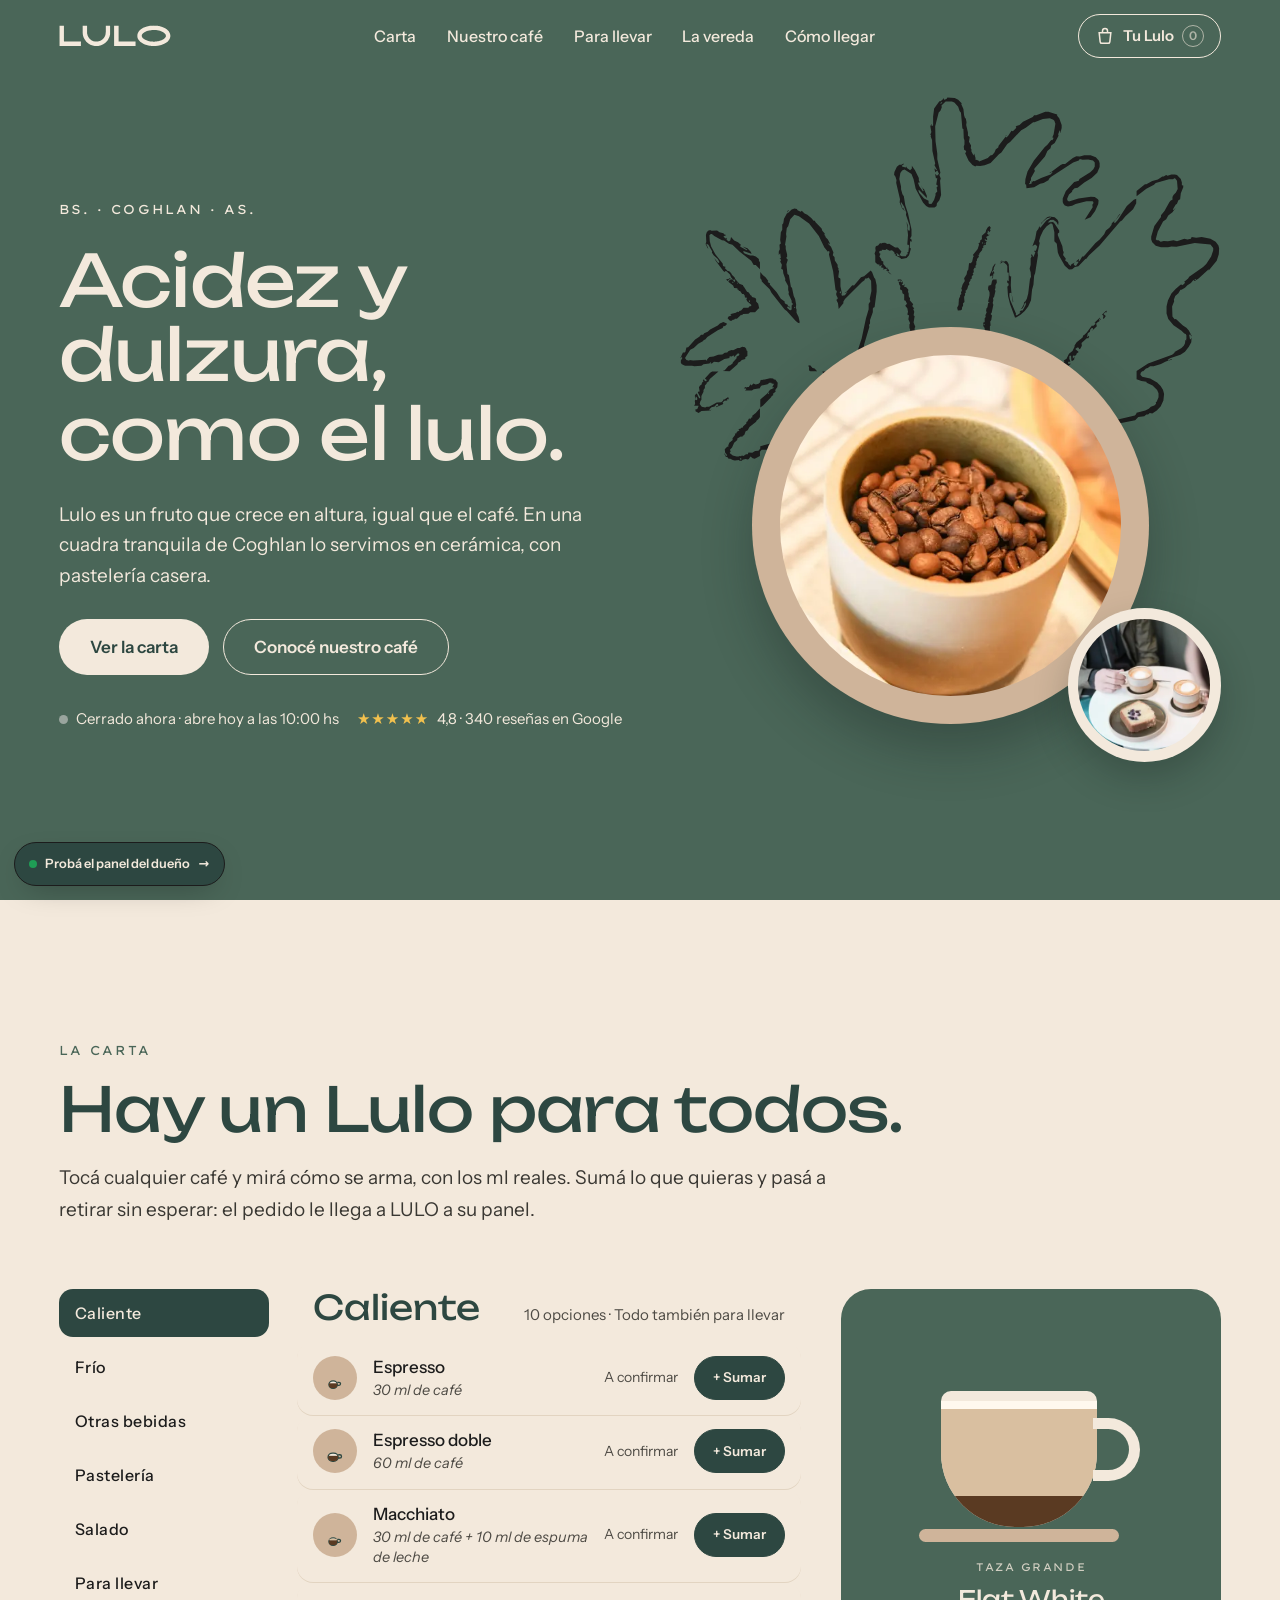
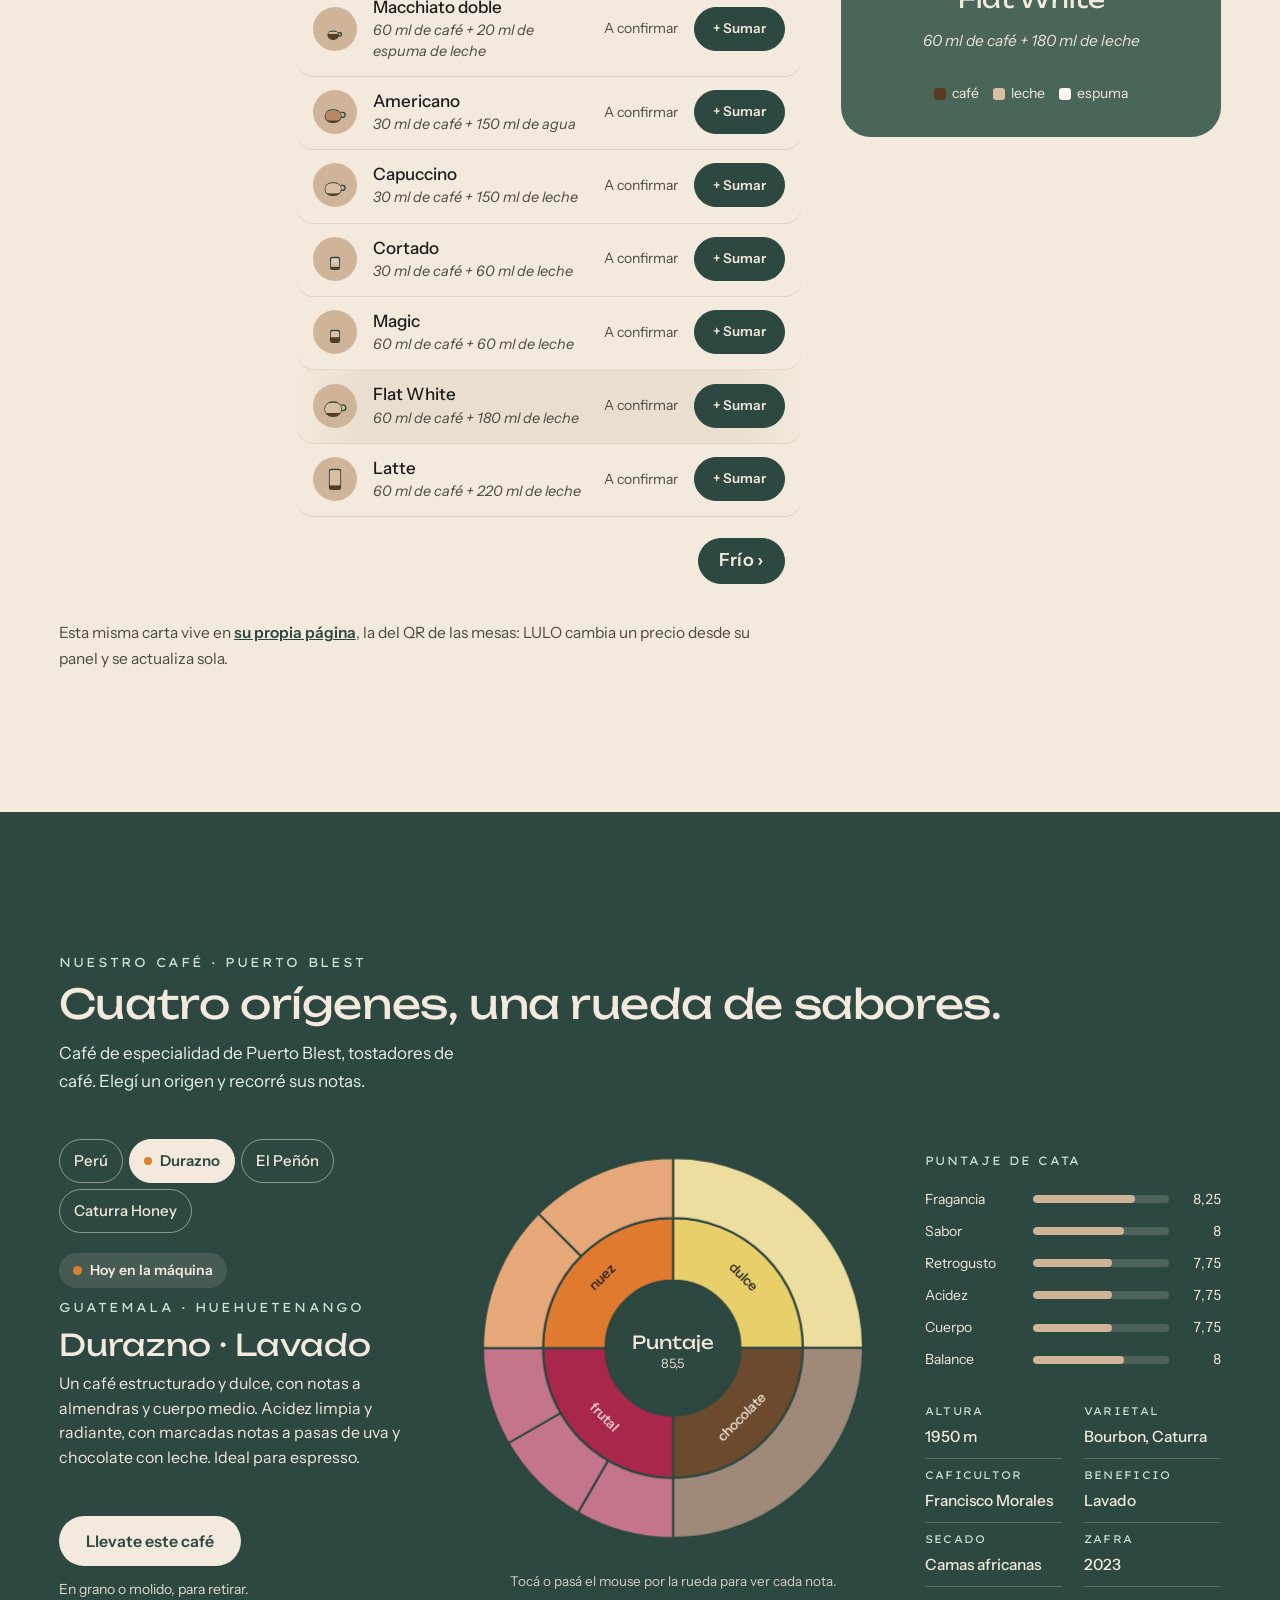
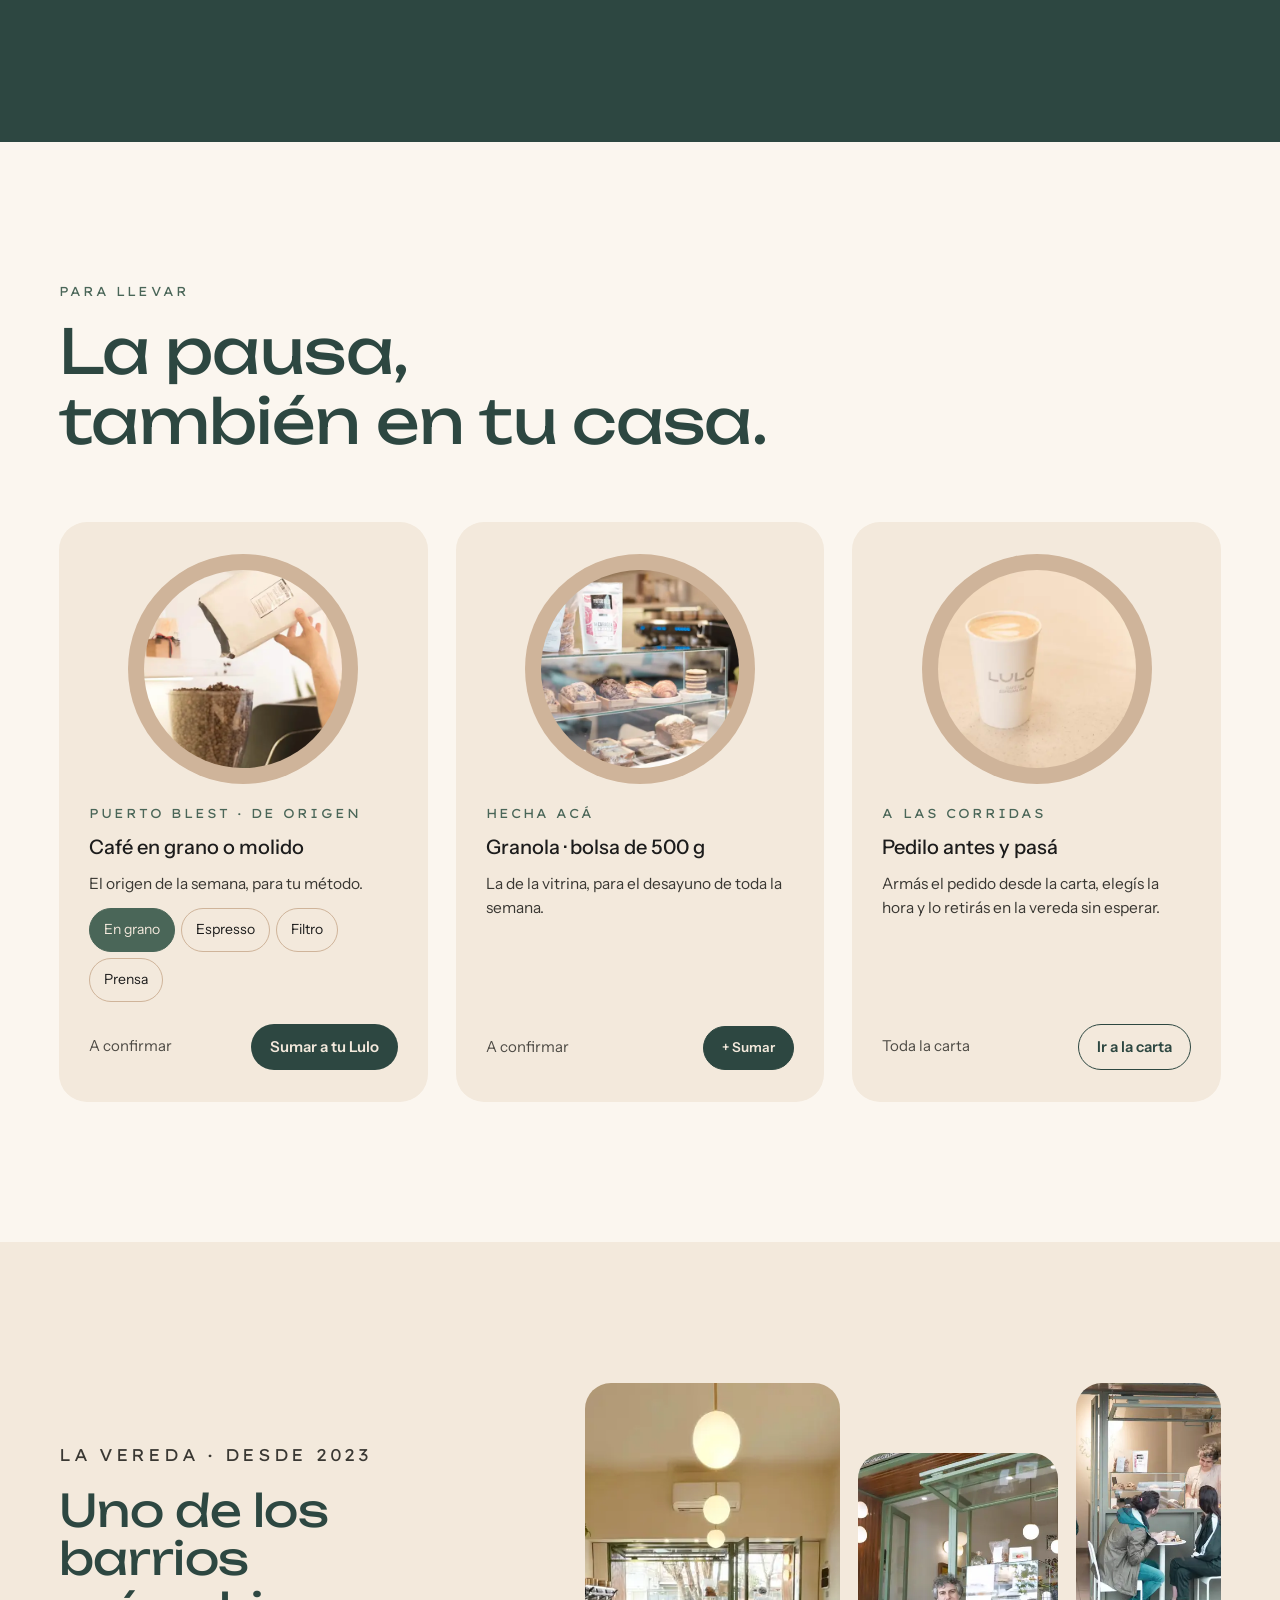
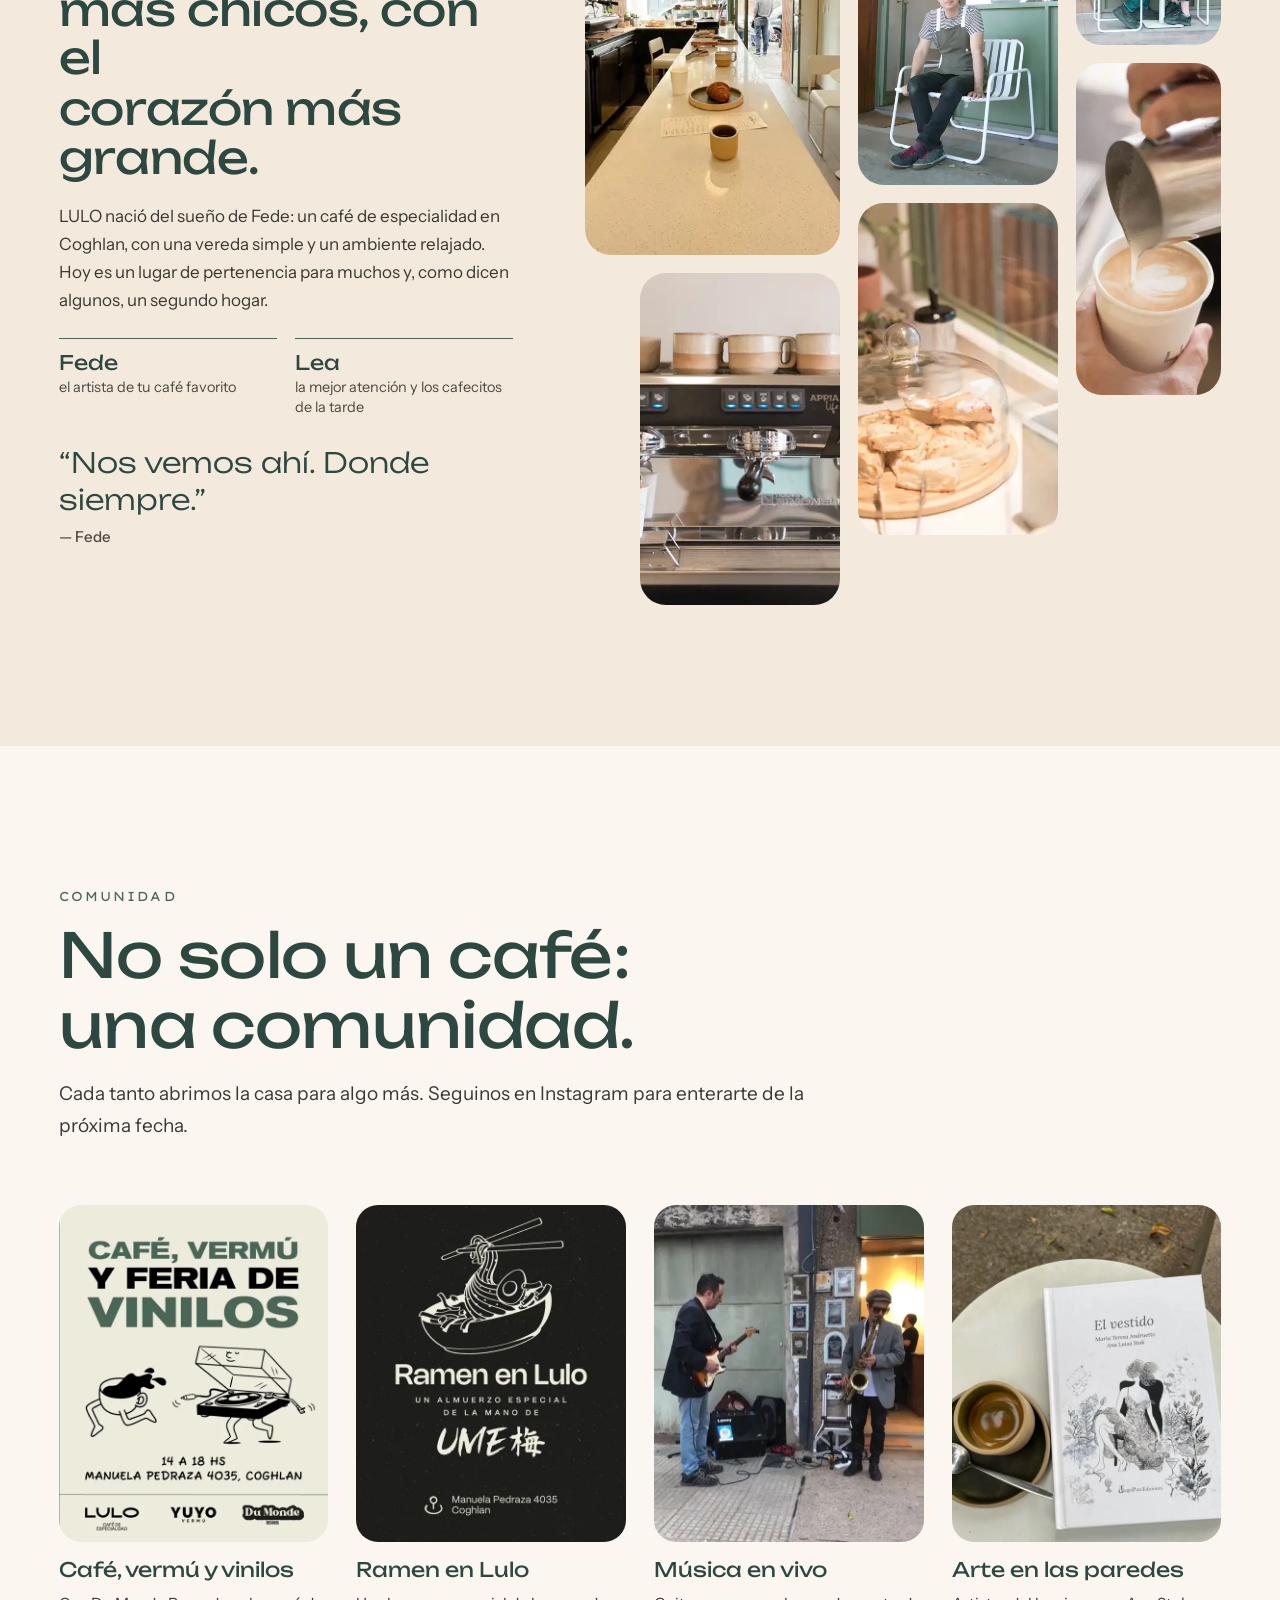
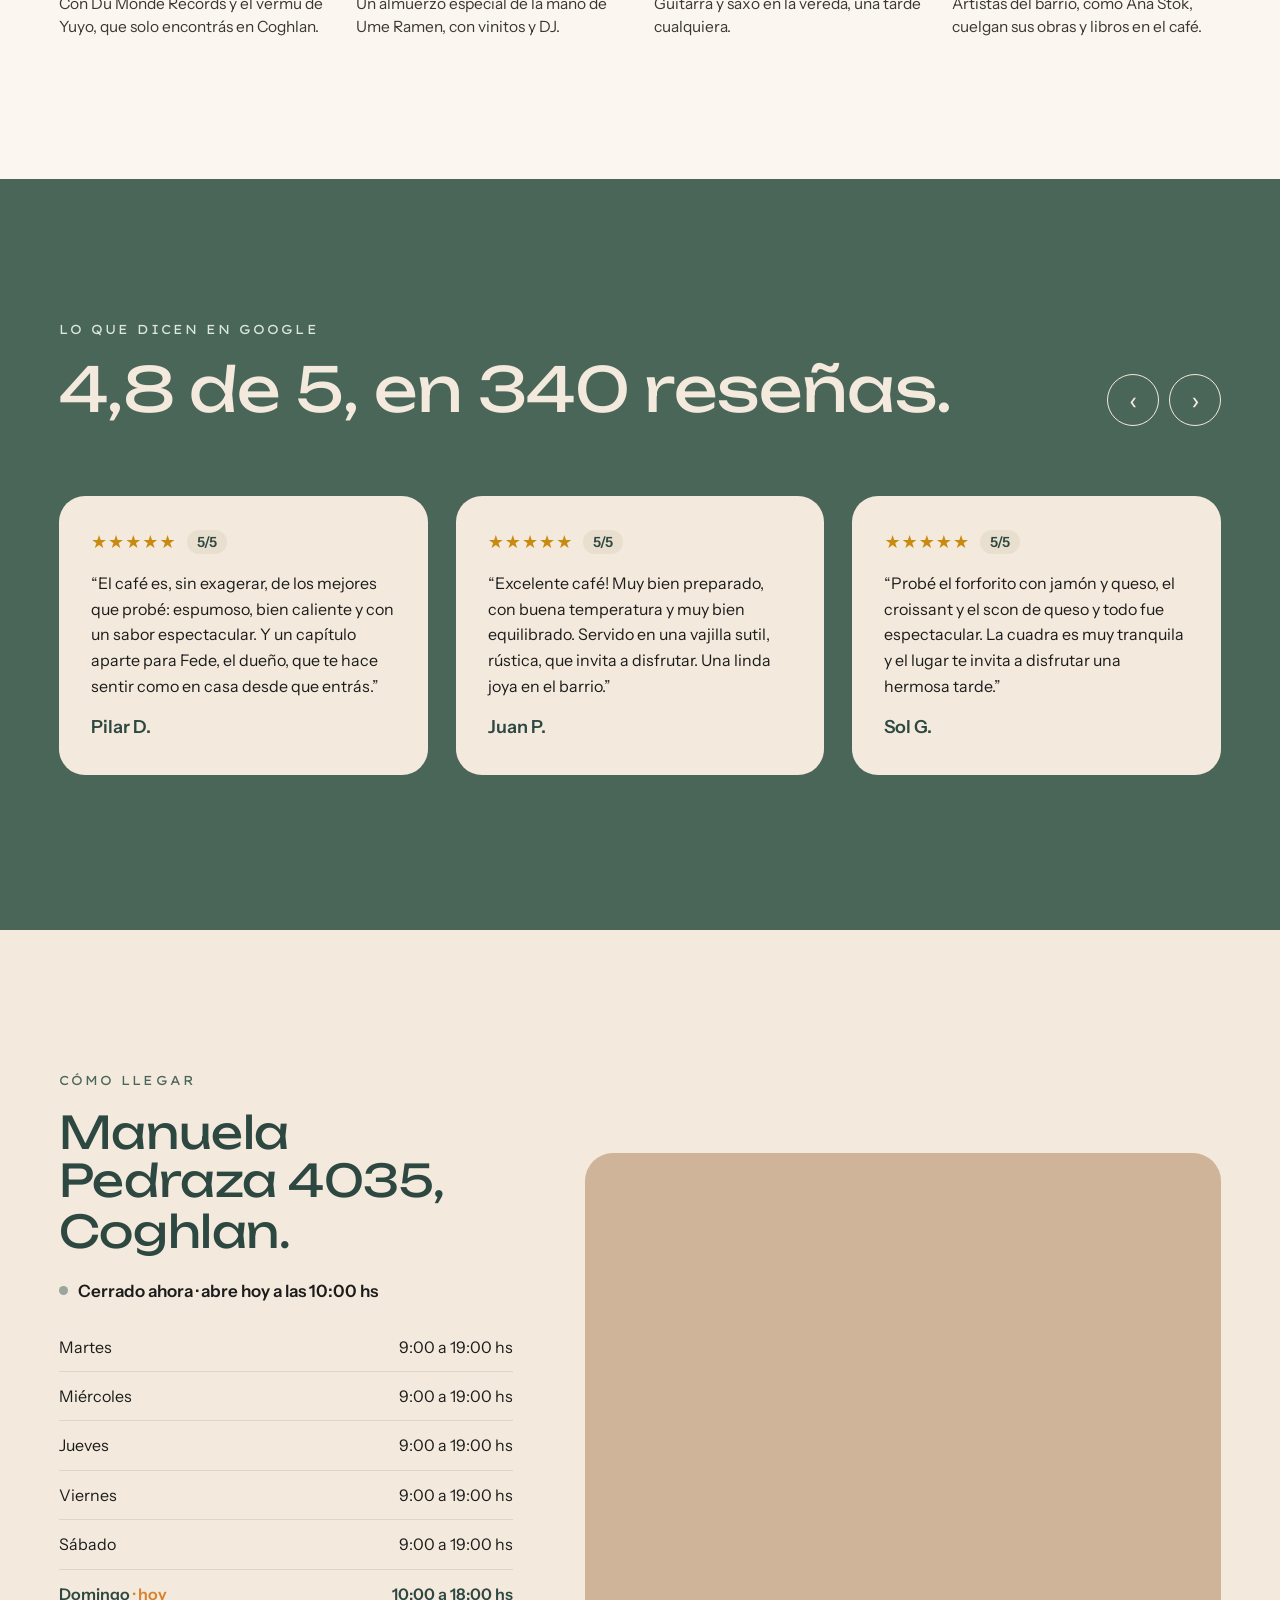
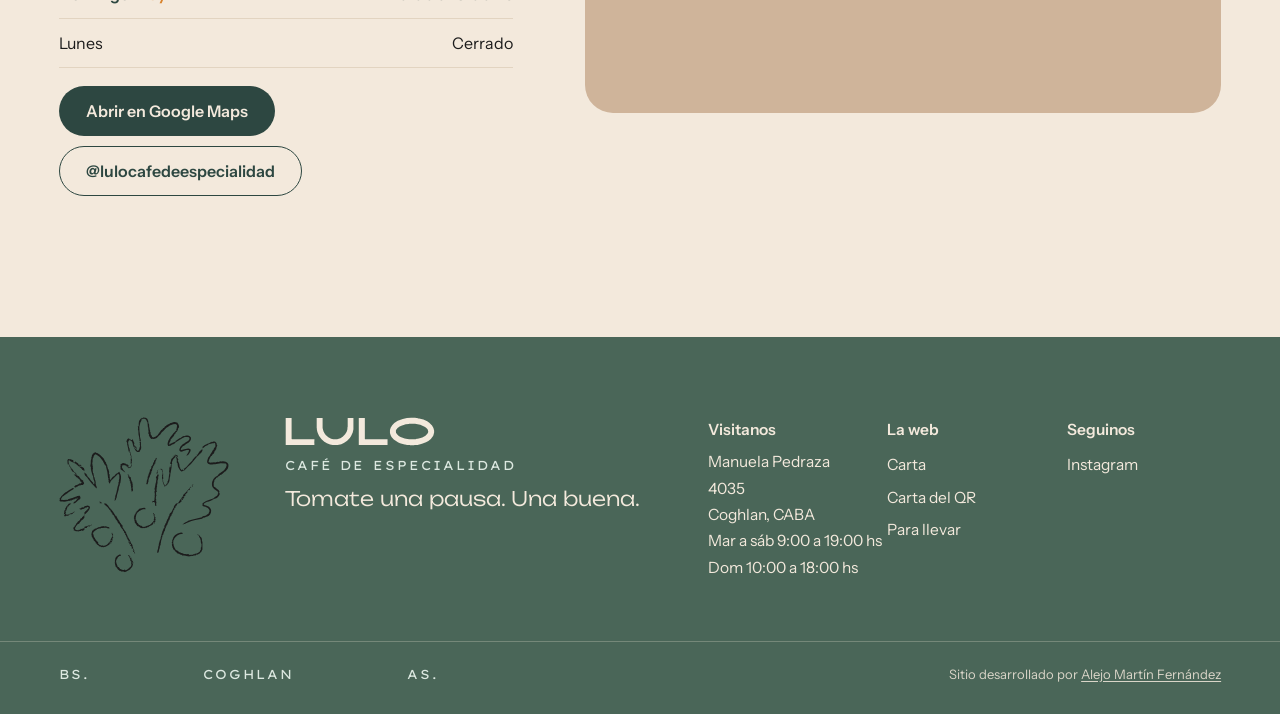
==== commit 534aa2cb: "Taza según cada café y rueda de sabores pulida Co-Authored-By: Claude Opus 5.5 <noreply@anthropic.co" ====
--- a/index.html
+++ b/index.html
@@ -32,7 +32,7 @@
 <link rel="preload" as="image" type="image/webp" imagesrcset="img/hero-granos-500.webp 500w, img/hero-granos-800.webp 800w" imagesizes="(min-width: 1100px) 400px, 62vw" fetchpriority="high">
 <link rel="stylesheet" href="css/fonts.css?v=1">
 <link rel="stylesheet" href="kit/kit.css?v=1">
-<link rel="stylesheet" href="css/style.css?v=1">
+<link rel="stylesheet" href="css/style.css?v=2">
 </head>
 <body>
 
@@ -147,6 +147,7 @@
               <span class="taza__asa"></span>
               <span class="taza__plato"></span>
             </div>
+            <span class="taza__tipo">Taza grande</span>
             <figure class="plato plato--visor" id="visorFoto" hidden>
               <img src="img/c-latte-640.webp" width="640" height="640" alt="" decoding="async">
             </figure>
@@ -168,30 +169,31 @@
 <!-- NUESTRO CAFÉ -->
 <section class="sec sec--cafe" id="cafe">
   <div class="cont">
-    <header class="sec__head sec__head--claro">
-      <p class="rotulo rv">NUESTRO CAFÉ · PUERTO BLEST</p>
-      <h2 class="titulo rv"><span class="linea"><span>Cuatro orígenes,</span></span> <span class="linea"><span>una rueda de sabores.</span></span></h2>
-      <p class="sec__bajada rv">Servimos café de especialidad de Puerto Blest, tostadores de café. Elegí un origen y recorré sus notas: de dónde viene, a qué altura crece y cómo lo puntuaron en la cata.</p>
-    </header>
-    <div class="origen rv">
-      <div class="origen__chips" role="tablist" aria-label="Orígenes" id="origenChips"></div>
-      <div class="origen__grid">
-        <div class="rueda" id="rueda">
-          <svg viewBox="-160 -160 320 320" id="ruedaSvg" role="img" aria-label="Rueda de sabores del origen elegido"></svg>
-          <div class="rueda__centro"><b id="ruedaNota">Puntaje</b><span id="ruedaSub">84,25</span></div>
-          <p class="rueda__hint">Tocá o pasá el mouse por la rueda para ver cada nota.</p>
+    <div class="cafe">
+      <header class="cafe__head">
+        <p class="rotulo rv">NUESTRO CAFÉ · PUERTO BLEST</p>
+        <h2 class="titulo rv"><span class="linea"><span>Cuatro orígenes,</span></span> <span class="linea"><span>una rueda de sabores.</span></span></h2>
+        <p class="cafe__bajada rv">Café de especialidad de Puerto Blest, tostadores de café. Elegí un origen y recorré sus notas.</p>
+      </header>
+      <div class="origen__chips rv" role="tablist" aria-label="Orígenes" id="origenChips"></div>
+      <div class="rueda rv" id="rueda">
+        <svg viewBox="-160 -160 320 320" id="ruedaSvg" role="img" aria-label="Rueda de sabores del origen elegido"></svg>
+        <div class="rueda__centro" id="ruedaCentro"><b id="ruedaNota">Puntaje</b><span id="ruedaSub">84,25</span></div>
+        <p class="rueda__hint">Tocá o pasá el mouse por la rueda para ver cada nota.</p>
+      </div>
+      <div class="origen__info rv" id="origenInfo">
+        <p class="origen__maquina" id="enMaquina" hidden><span class="punto punto--fruto"></span>Hoy en la máquina</p>
+        <p class="rotulo cambia-txt" id="origenPais">PERÚ · AMAZONAS</p>
+        <h3 class="origen__nombre cambia-txt" id="origenNombre">Comité Monteverde</h3>
+        <p class="origen__notas cambia-txt" id="origenNotas"></p>
+        <div class="origen__acc">
+          <button type="button" class="btn btn--crema" id="llevarOrigen">Llevate este café</button>
+          <span class="origen__aviso">En grano o molido, para retirar.</span>
         </div>
-        <div class="origen__info">
-          <p class="origen__maquina" id="enMaquina" hidden><span class="punto punto--fruto"></span>Hoy en la máquina</p>
-          <p class="rotulo" id="origenPais">PERÚ · AMAZONAS</p>
-          <h3 class="origen__nombre" id="origenNombre">Comité Monteverde</h3>
-          <p class="origen__notas" id="origenNotas"></p>
-          <div class="barras" id="origenBarras"></div>
-          <div class="origen__acc">
-            <button type="button" class="btn btn--crema" id="llevarOrigen">Llevate este café</button>
-            <span class="origen__aviso">En grano o molido, para retirar.</span>
-          </div>
-        </div>
+      </div>
+      <div class="origen__datos rv">
+        <p class="origen__tit">Puntaje de cata</p>
+        <div class="barras" id="origenBarras"></div>
         <dl class="ficha" id="origenFicha"></dl>
       </div>
     </div>
@@ -373,6 +375,6 @@
   </div>
 </div>
 
-<script type="module" src="js/main.js?v=1"></script>
+<script type="module" src="js/main.js?v=2"></script>
 </body>
 </html>
--- a/css/style.css
+++ b/css/style.css
@@ -216,15 +216,19 @@
 .plato--visor { width: 230px; aspect-ratio: 1; }
 .visor.sin-taza .taza { display: none; }
 
-.taza { position: relative; width: 210px; height: 230px; }
-.taza__cuerpo { position: absolute; left: 14px; top: 18px; width: 160px; height: 180px; border-radius: 10px 10px 80px 80px; background: var(--crema); overflow: hidden; display: flex; flex-direction: column-reverse; box-shadow: inset 0 -8px 0 rgba(0,0,0,.06); }
-.taza__capa { display: block; flex: 0 0 auto; height: 0; transition: height .7s var(--ease); }
+.taza { --w: 156px; --h: 136px; --rad: 10px 10px 74px 74px; position: relative; width: 220px; height: 230px; }
+.taza__cuerpo { position: absolute; left: calc(98px - var(--w) / 2); top: calc(196px - var(--h)); width: var(--w); height: var(--h); border-radius: var(--rad); background: var(--crema); overflow: hidden; display: flex; flex-direction: column-reverse; box-shadow: inset 0 -8px 0 rgba(0,0,0,.06); transition: width .6s var(--ease), height .6s var(--ease), left .6s var(--ease), top .6s var(--ease), border-radius .6s var(--ease), background .4s, box-shadow .4s; }
+.taza__capa { display: block; flex: 0 0 auto; height: 0; transition: height .7s var(--ease) .12s; }
 .taza__capa--cafe { background: #5A3A22; }
 .taza__capa--leche { background: #D9BFA0; }
 .taza__capa--leche.agua { background: #B98A62; }
 .taza__capa--espuma { background: #FFF8EE; }
-.taza__asa { position: absolute; left: 168px; top: 62px; width: 40px; height: 66px; border: 12px solid var(--crema); border-left: none; border-radius: 0 36px 36px 0; }
-.taza__plato { position: absolute; left: 0; bottom: 14px; width: 188px; height: 14px; border-radius: 999px; background: var(--ceramica); }
+.taza__asa { position: absolute; left: calc(98px + var(--w) / 2 - 4px); top: calc(196px - var(--h) * .8); width: calc(var(--h) * .26 + 12px); height: calc(var(--h) * .46); border: clamp(7px, calc(var(--h) * .085), 12px) solid var(--crema); border-left: none; border-radius: 0 999px 999px 0; transition: left .6s var(--ease), top .6s var(--ease), width .6s var(--ease), height .6s var(--ease), opacity .3s; }
+.taza__plato { position: absolute; left: calc(98px - var(--w) / 2 - 22px); top: 198px; width: calc(var(--w) + 44px); height: 13px; border-radius: 999px; background: var(--ceramica); transition: left .6s var(--ease), width .6s var(--ease), opacity .3s; }
+.taza.es-vaso .taza__asa, .taza.es-vaso .taza__plato { opacity: 0; }
+.taza.es-vaso .taza__cuerpo { background: rgba(243, 233, 220, .28); box-shadow: inset 0 0 0 3px rgba(243, 233, 220, .85), inset 10px 0 0 rgba(255, 255, 255, .12); }
+.taza__tipo { position: absolute; left: 0; right: 0; bottom: -2px; text-align: center; font: 400 11px/1 var(--t-rot); letter-spacing: .14em; text-transform: uppercase; opacity: .8; }
+.visor.sin-taza .taza__tipo { display: none; }
 
 /* hoja de detalle (celu) */
 .hoja { position: fixed; inset: 0; z-index: 9100; }
@@ -252,14 +256,18 @@
 .origen__grid { display: grid; grid-template-columns: minmax(0, 1fr); gap: 36px; }
 .rueda { position: relative; width: min(100%, 360px); aspect-ratio: 1; margin: 0 auto; }
 .rueda svg { width: 100%; height: 100%; overflow: visible; }
-.rueda path { cursor: pointer; transition: opacity .3s, transform .35s var(--ease); transform-origin: 0 0; }
+.rueda path { cursor: pointer; stroke: var(--verde-hondo); stroke-width: 1.6; stroke-linejoin: round; transition: opacity .45s var(--ease), filter .45s var(--ease); transform-origin: 0 0; }
 .rueda path.seg-in { animation: seg-in .7s var(--ease) both; animation-delay: calc(var(--k) * 45ms); }
 @keyframes seg-in { from { opacity: 0; transform: rotate(-18deg) scale(.88); } }
-.rueda.foco path:not(.on) { opacity: .35; }
-.rueda path.on { transform: scale(1.04); }
+.rueda.foco path:not(.on) { opacity: .5; }
+.rueda path.on { filter: brightness(1.12) saturate(1.1); }
+.rueda text { transition: opacity .45s; }
+.rueda.foco text { opacity: .55; }
+.rueda text.txt-in { animation: seg-txt .6s var(--ease) .25s both; }
+@keyframes seg-txt { from { opacity: 0; } }
 .rueda text { font: 500 9.5px var(--t-txt); fill: var(--tinta); pointer-events: none; }
 .rueda text.claro { fill: var(--crema); }
-.rueda__centro { position: absolute; inset: 34%; border-radius: 50%; display: flex; flex-direction: column; align-items: center; justify-content: center; text-align: center; padding: 6px; pointer-events: none; }
+.rueda__centro { transition: opacity .16s, transform .22s var(--ease); position: absolute; inset: 34%; border-radius: 50%; display: flex; flex-direction: column; align-items: center; justify-content: center; text-align: center; padding: 6px; pointer-events: none; }
 .rueda__centro b { font: 400 clamp(14px, 4vw, 18px)/1.15 var(--t-tit); }
 .rueda__centro span { font-size: 13px; opacity: .9; }
 .origen__info { display: flex; flex-direction: column; gap: 14px; min-width: 0; }
@@ -494,3 +502,48 @@
 .rueda { margin-bottom: 34px; }
 .molienda button { min-height: 44px; }
 .carta .kit-qty button, .tarjeta .kit-qty button, .hoja .kit-qty button { min-width: 44px; min-height: 44px; }
+
+/* --- nuestro café: cambios animados y todo a la vista --- */
+.rueda__centro.sale { opacity: 0; transform: scale(.94); }
+.cambia-txt, .ficha dd { transition: opacity .18s, transform .3s var(--ease); }
+.cambia-txt.sale, .ficha dd.sale { opacity: 0; transform: translateY(-6px); }
+.cambia-txt.entra-txt, .ficha dd.entra-txt { opacity: 0; transform: translateY(8px); transition: none; }
+.barra-n i b { width: 0; transition: width .85s cubic-bezier(.2, .9, .2, 1); }
+.barra-n .num { font-variant-numeric: tabular-nums; }
+.barra-n.late .num { animation: late .7s var(--ease); }
+@keyframes late { 40% { color: var(--ceramica); transform: scale(1.12); } }
+.barra-n .num { display: inline-block; transform-origin: right center; }
+.cafe { display: grid; grid-template-columns: minmax(0, 1fr); gap: 28px; grid-template-areas: "head" "chips" "rueda" "info" "datos"; }
+.cafe__head { grid-area: head; display: flex; flex-direction: column; gap: 14px; }
+.cafe__bajada { font-size: 17px; color: #E7EFE9; max-width: 46ch; }
+.cafe .origen__chips { grid-area: chips; margin: 0 calc(var(--pad) * -1); position: sticky; top: calc(var(--barra) + env(safe-area-inset-top)); z-index: 4; background: var(--verde-hondo); padding: 10px var(--pad); }
+.cafe .rueda { grid-area: rueda; }
+.cafe .origen__info { grid-area: info; }
+.origen__datos { grid-area: datos; display: flex; flex-direction: column; gap: 14px; min-width: 0; }
+.origen__tit { font: 400 12px/1.4 var(--t-rot); letter-spacing: .16em; text-transform: uppercase; color: #CFE0D4; }
+.origen__datos .ficha { margin-top: 10px; }
+.origen__notas { min-height: 0; }
+@media (min-width: 1100px) {
+  .cafe { grid-template-columns: minmax(0, 1fr) 400px minmax(0, .82fr); grid-template-rows: auto auto 1fr; grid-template-areas: "head head head" "chips rueda datos" "info rueda datos"; column-gap: 52px; row-gap: 20px; align-items: start; }
+  .cafe__head { flex-direction: row; flex-wrap: wrap; align-items: flex-end; justify-content: space-between; column-gap: 48px; row-gap: 10px; margin-bottom: 18px; }
+  .cafe__head .rotulo { flex-basis: 100%; }
+  .cafe .titulo { font-size: clamp(36px, 3.2vw, 48px); }
+  .cafe__bajada { max-width: 38ch; font-size: 17px; padding-bottom: 6px; }
+  .cafe .origen__chips { position: static; margin: 0; padding: 0; background: none; flex-wrap: wrap; overflow: visible; gap: 6px; }
+  .cafe .origen__chips button { padding: 0 14px; font-size: 15px; }
+  .cafe .rueda { width: 400px; align-self: center; margin-bottom: 34px; }
+  .origen__datos { align-self: center; }
+  .origen__datos .barras { grid-template-columns: minmax(0, 1fr); gap: 9px; }
+  .origen__datos .ficha { grid-template-columns: repeat(2, minmax(0, 1fr)); }
+  .origen__datos .ficha div { padding: 9px 0; }
+  .cafe .origen__nombre { font-size: 30px; }
+  .cafe .origen__notas { font-size: 16px; line-height: 1.55; min-height: 7.8em; }
+  .cafe .origen__info { gap: 10px; }
+}
+@media (min-width: 1100px) and (max-height: 760px) {
+  .cafe .rueda { width: 340px; }
+  .cafe { grid-template-columns: minmax(0, 1fr) 340px minmax(0, .82fr); }
+  .cafe .titulo { font-size: 36px; }
+  .cafe__head { margin-bottom: 6px; }
+  .origen__datos .ficha div { padding: 6px 0; }
+}
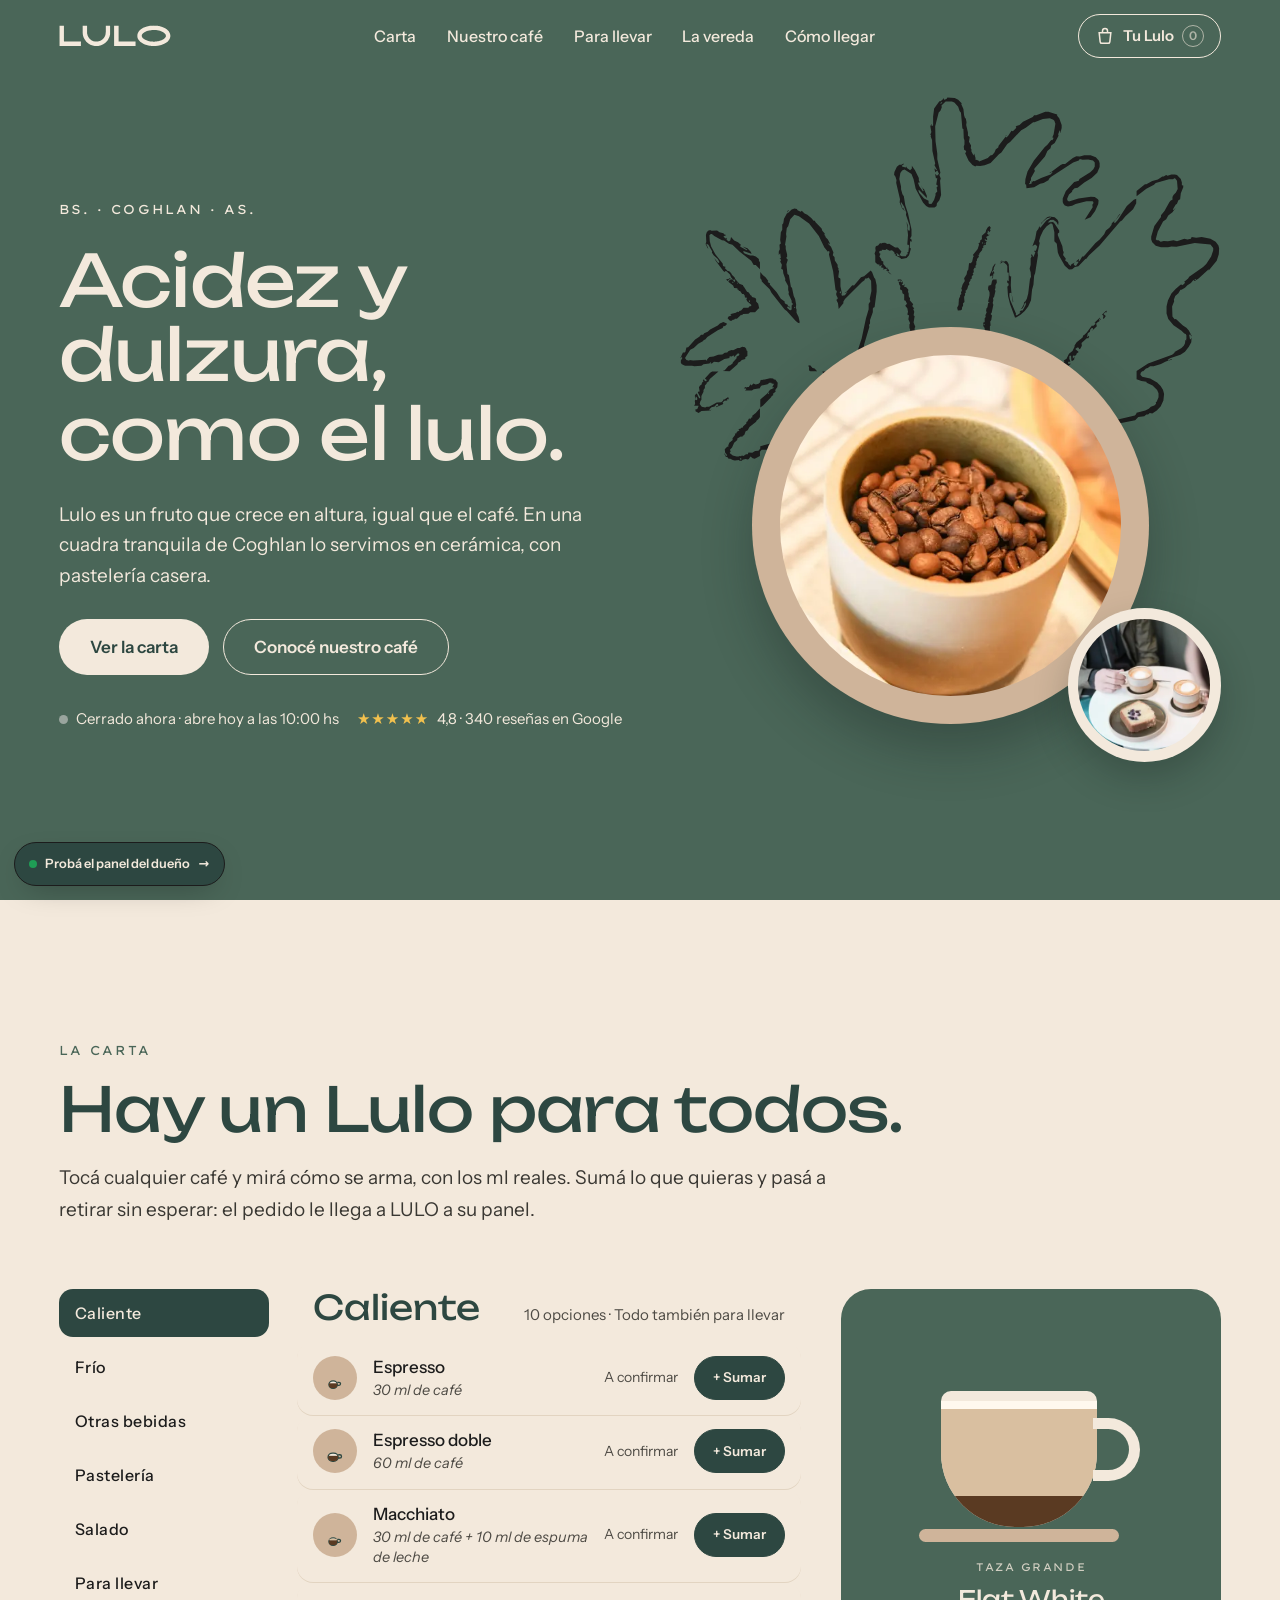
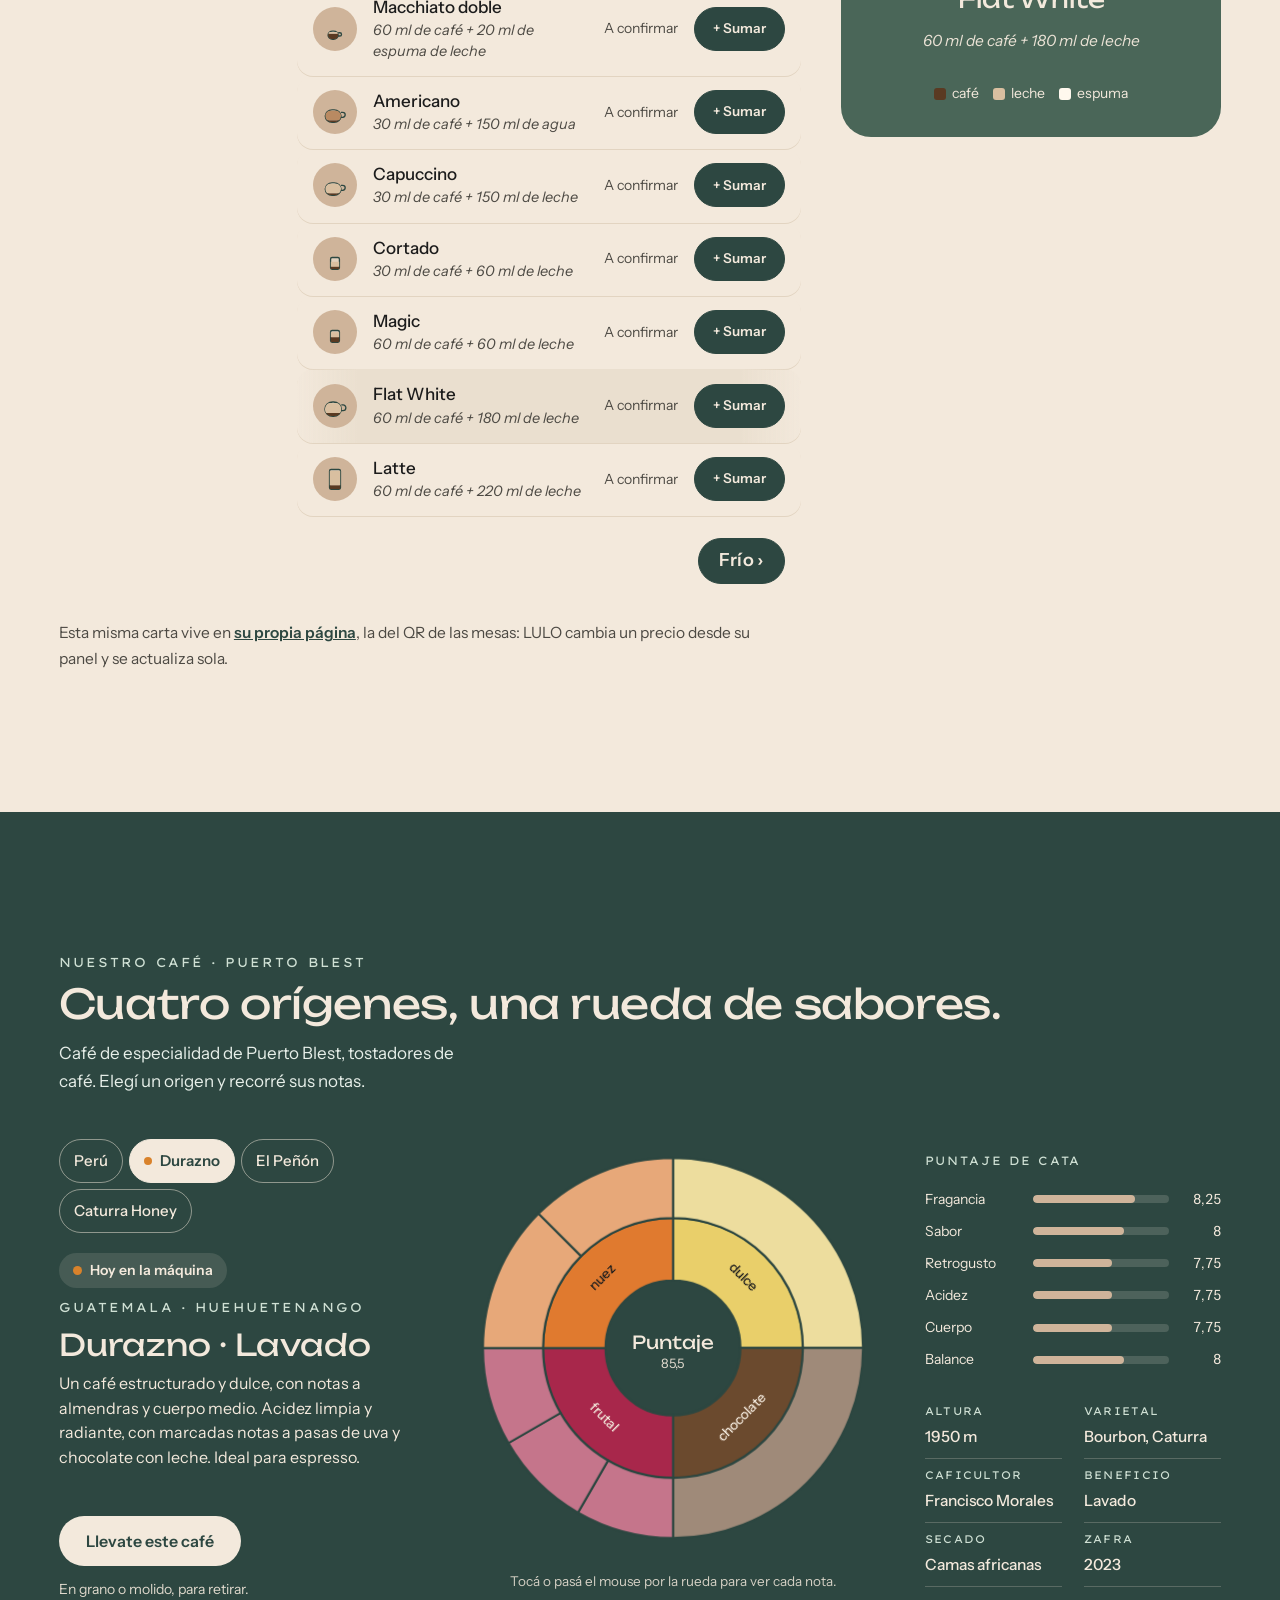
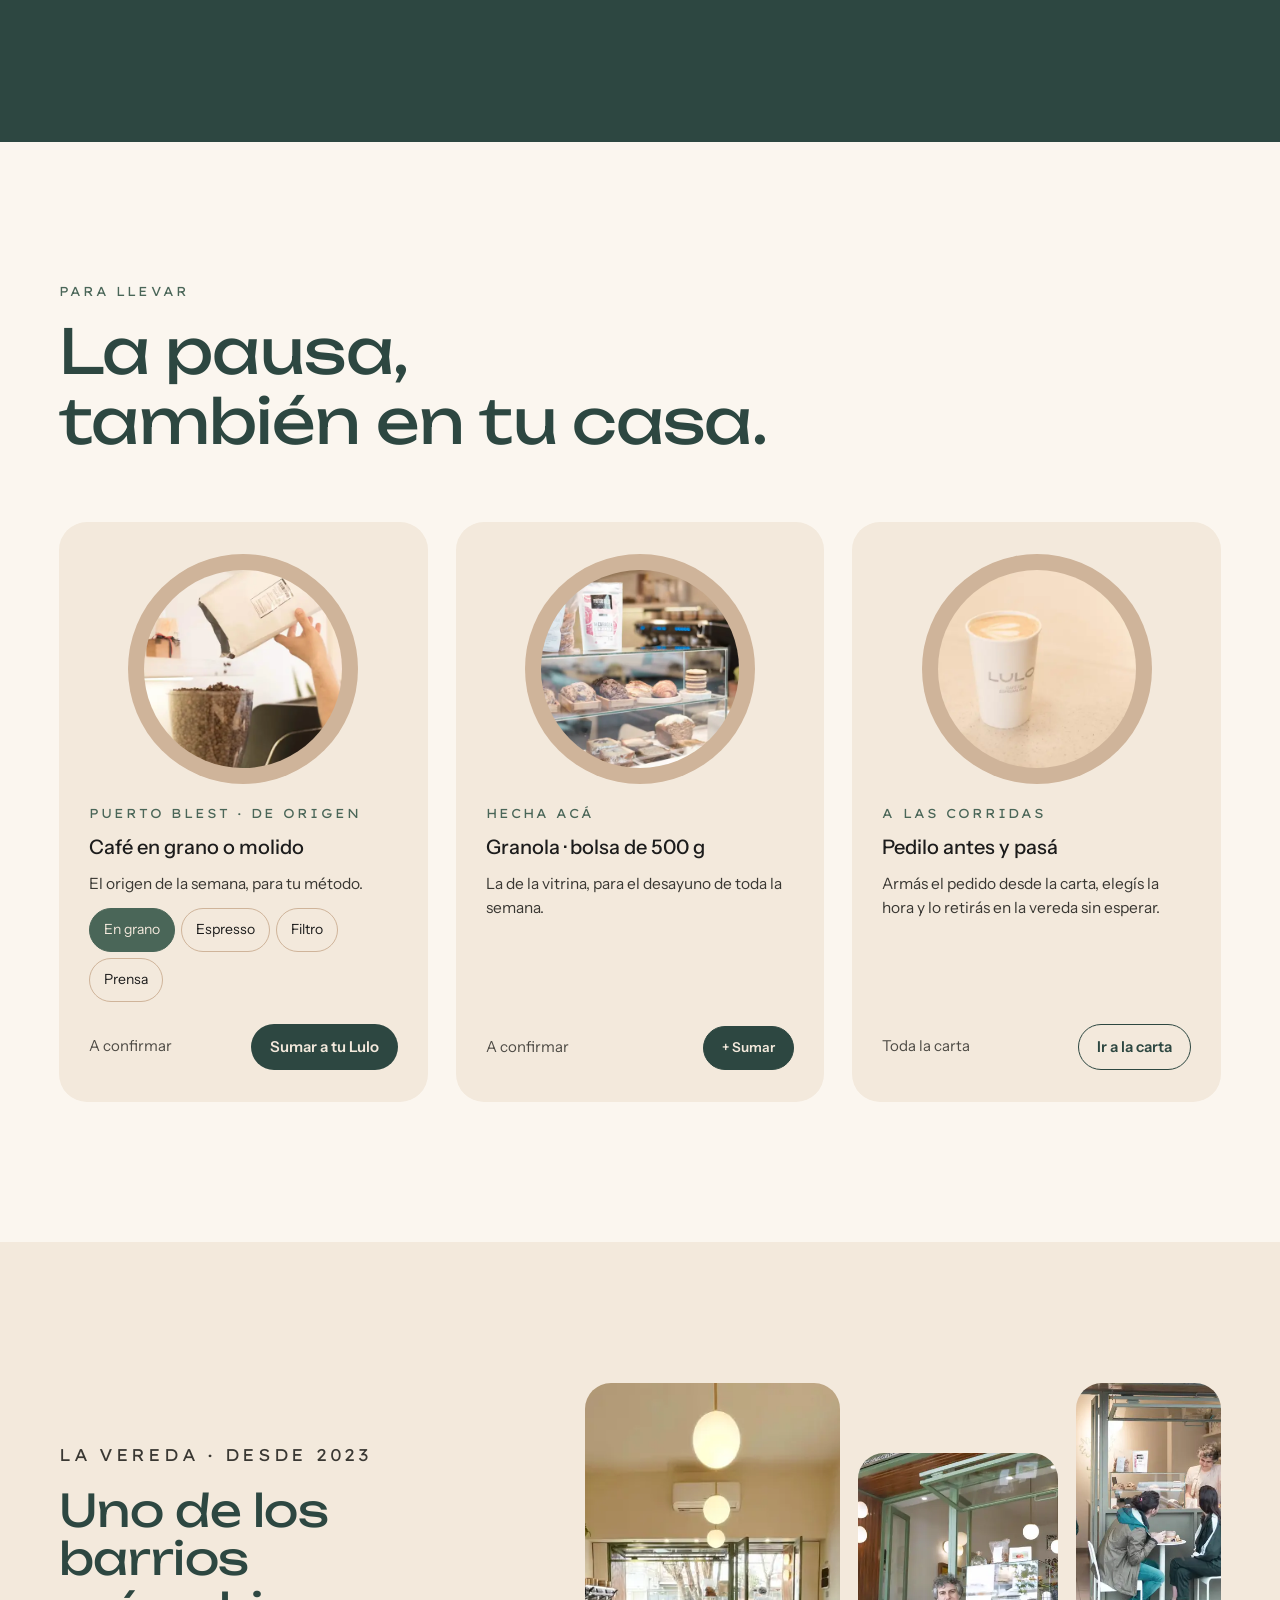
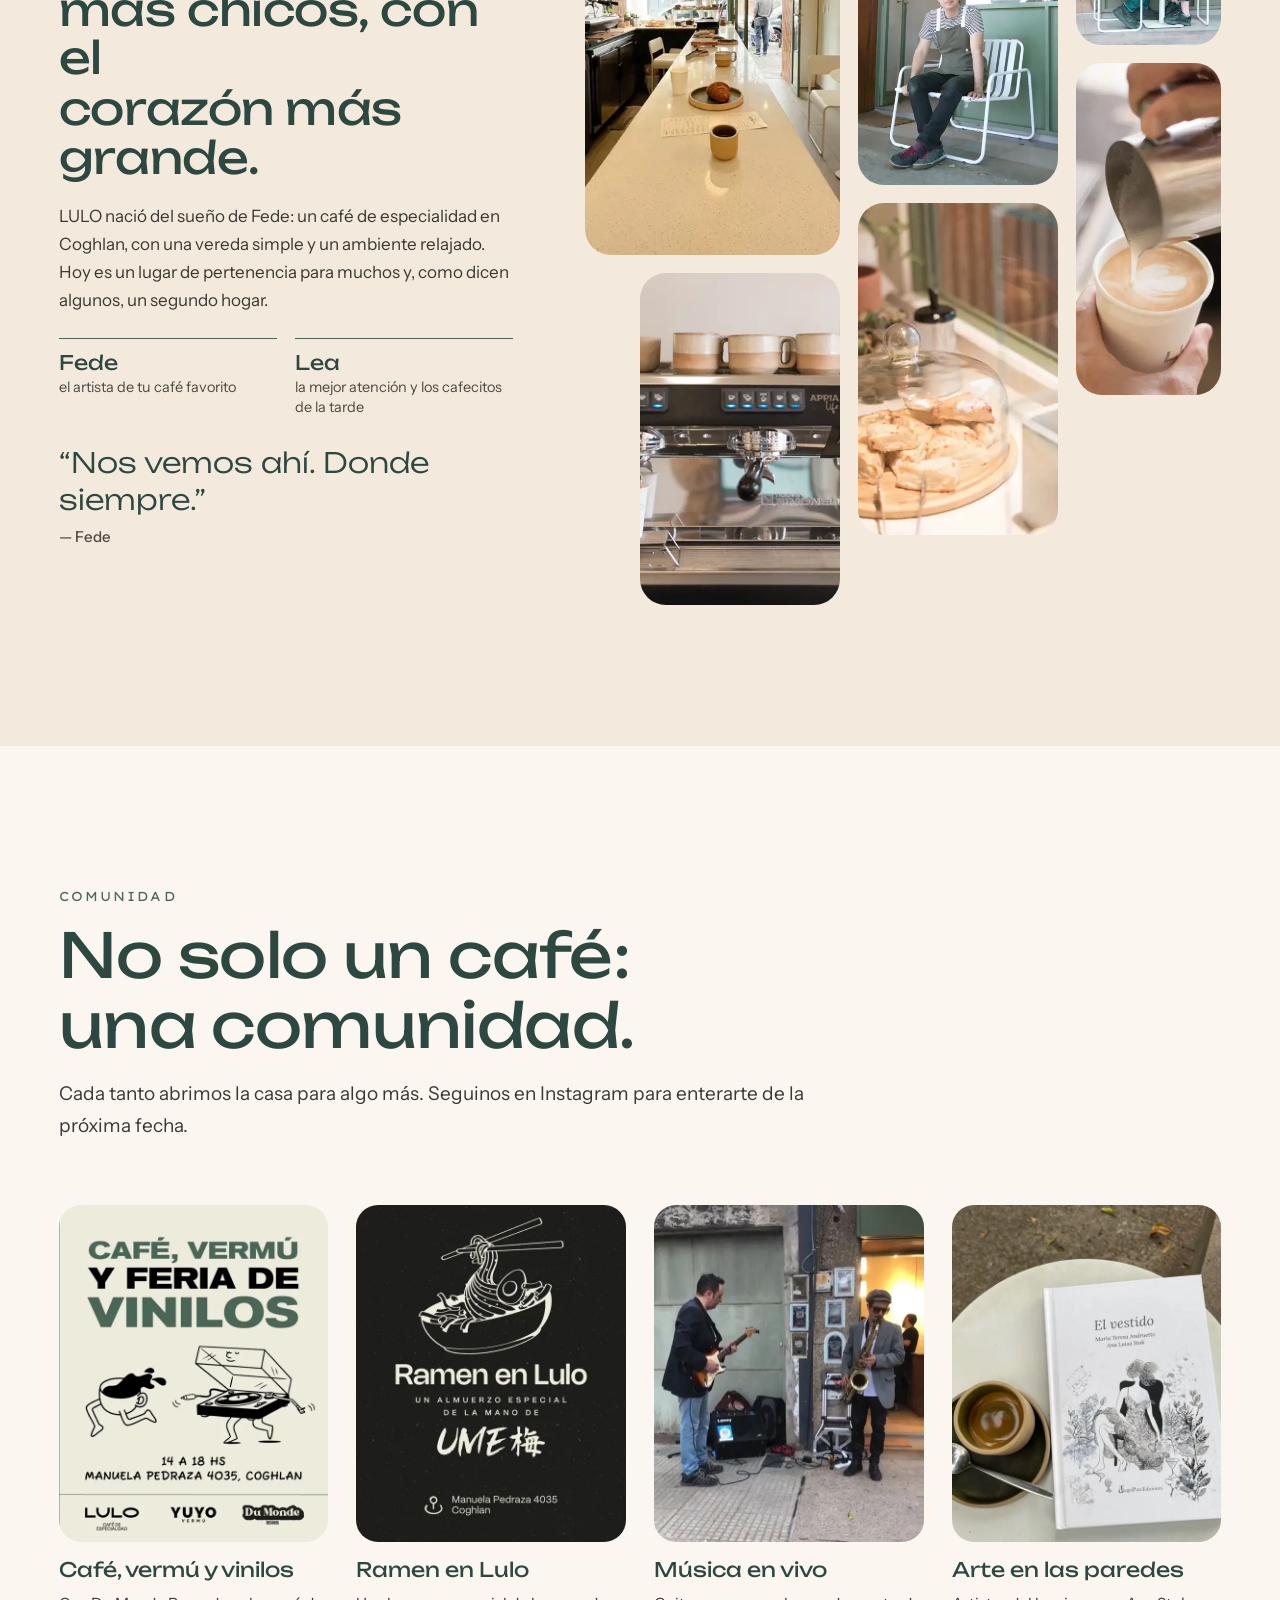
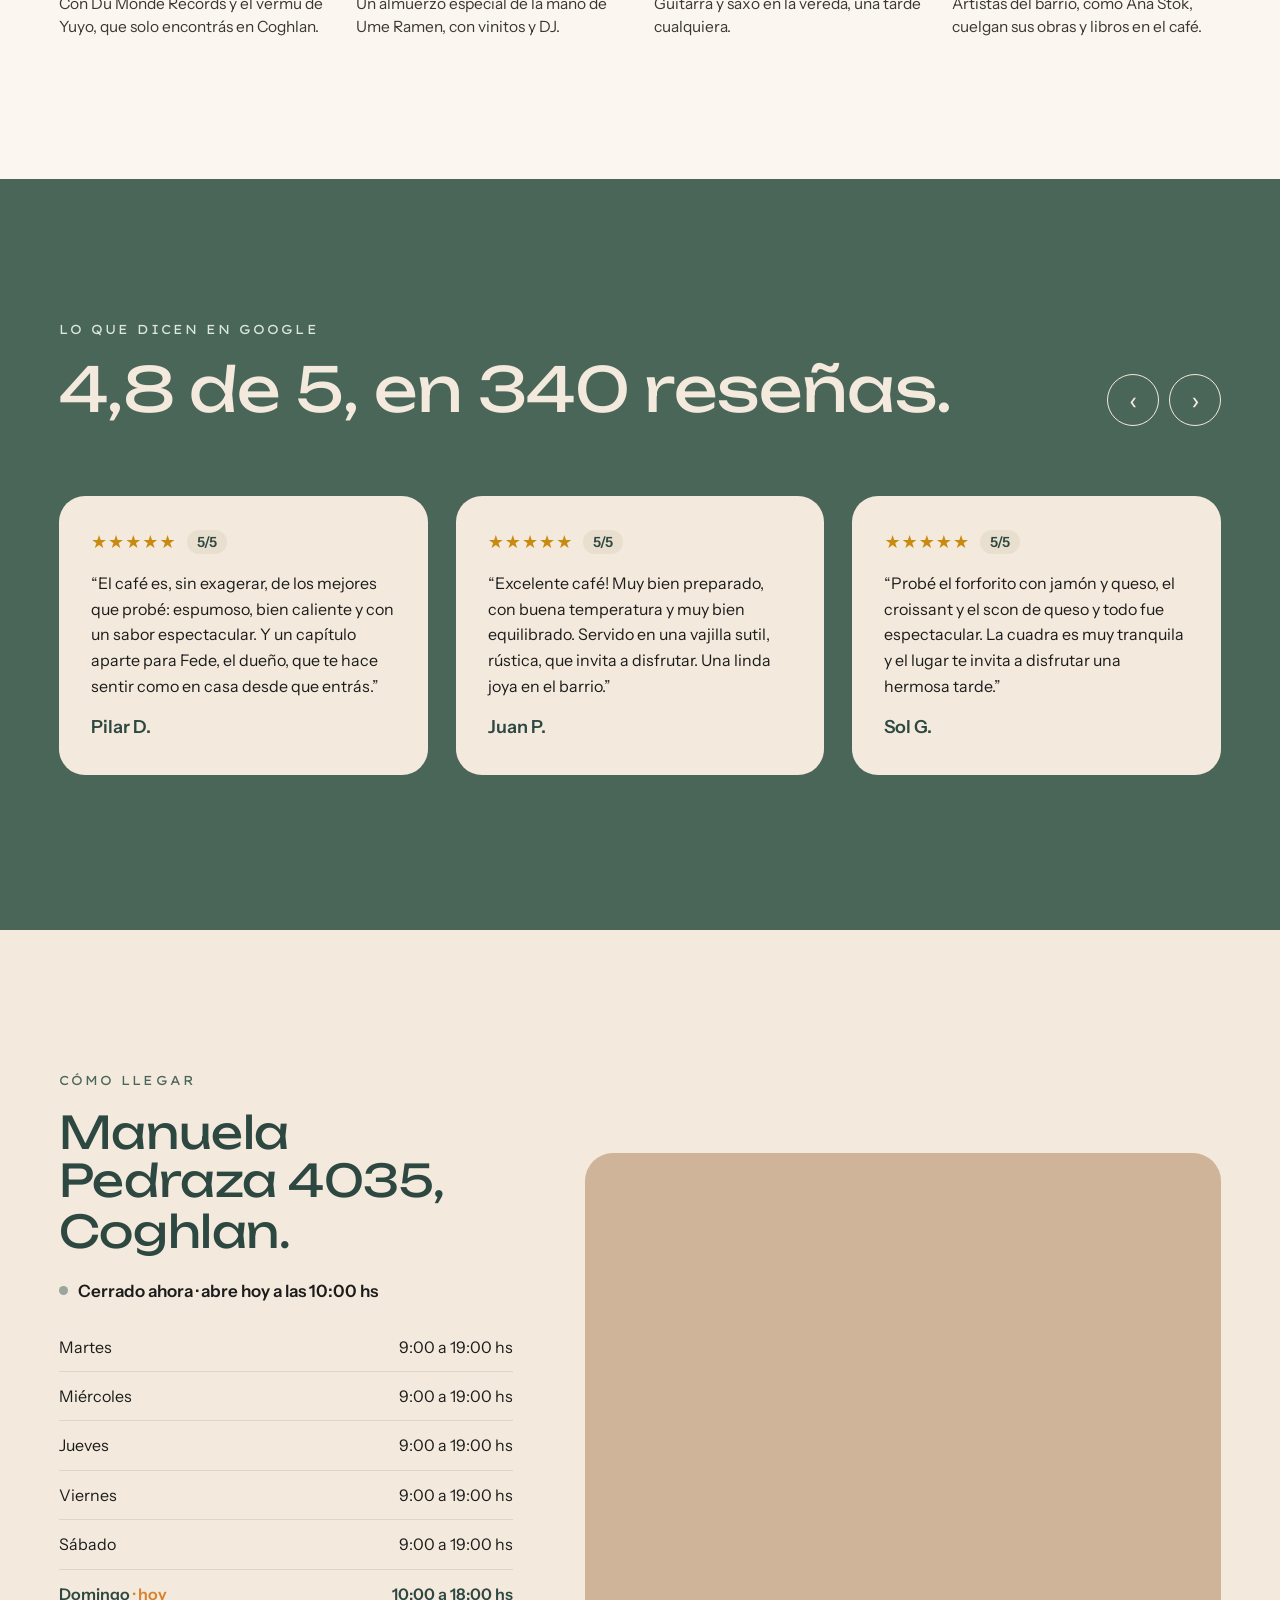
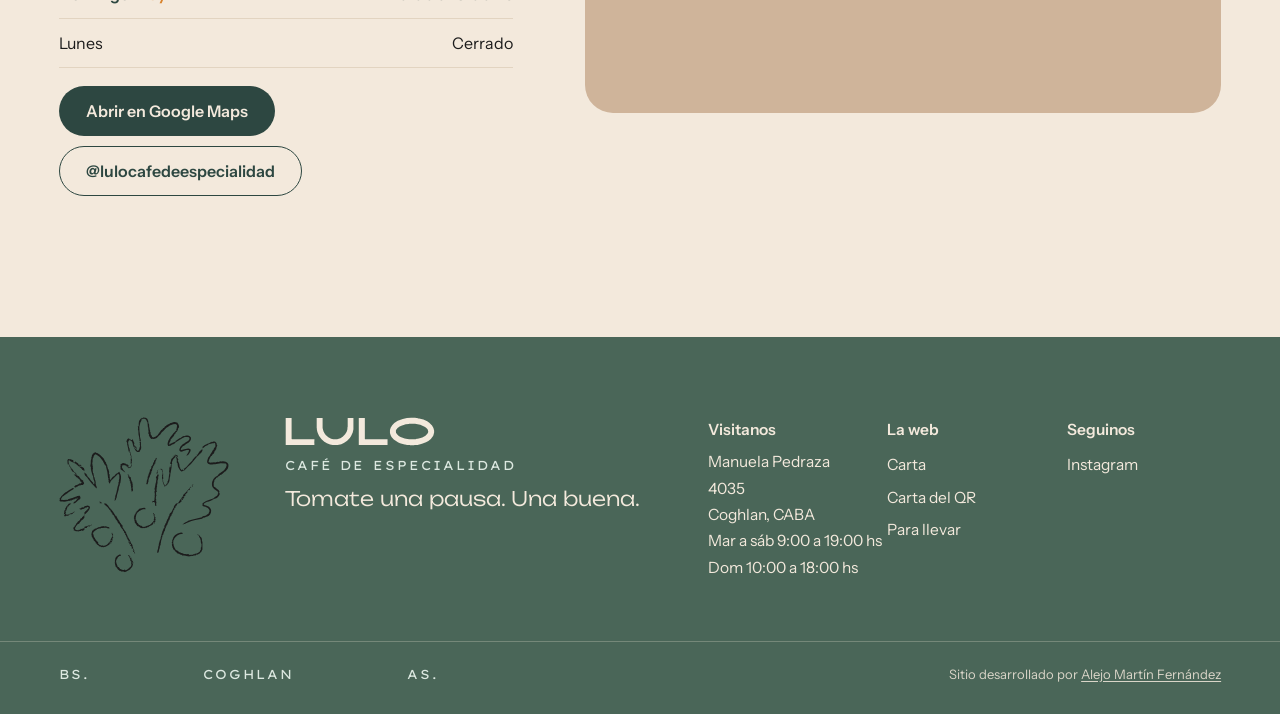
==== commit 8bc22456: "Corrige ícono de taza sin leche Co-Authored-By: Claude Opus 5.5 <noreply@anthropic.com> Claude-Sessi" ====
--- a/index.html
+++ b/index.html
@@ -375,6 +375,6 @@
   </div>
 </div>
 
-<script type="module" src="js/main.js?v=2"></script>
+<script type="module" src="js/main.js?v=3"></script>
 </body>
 </html>
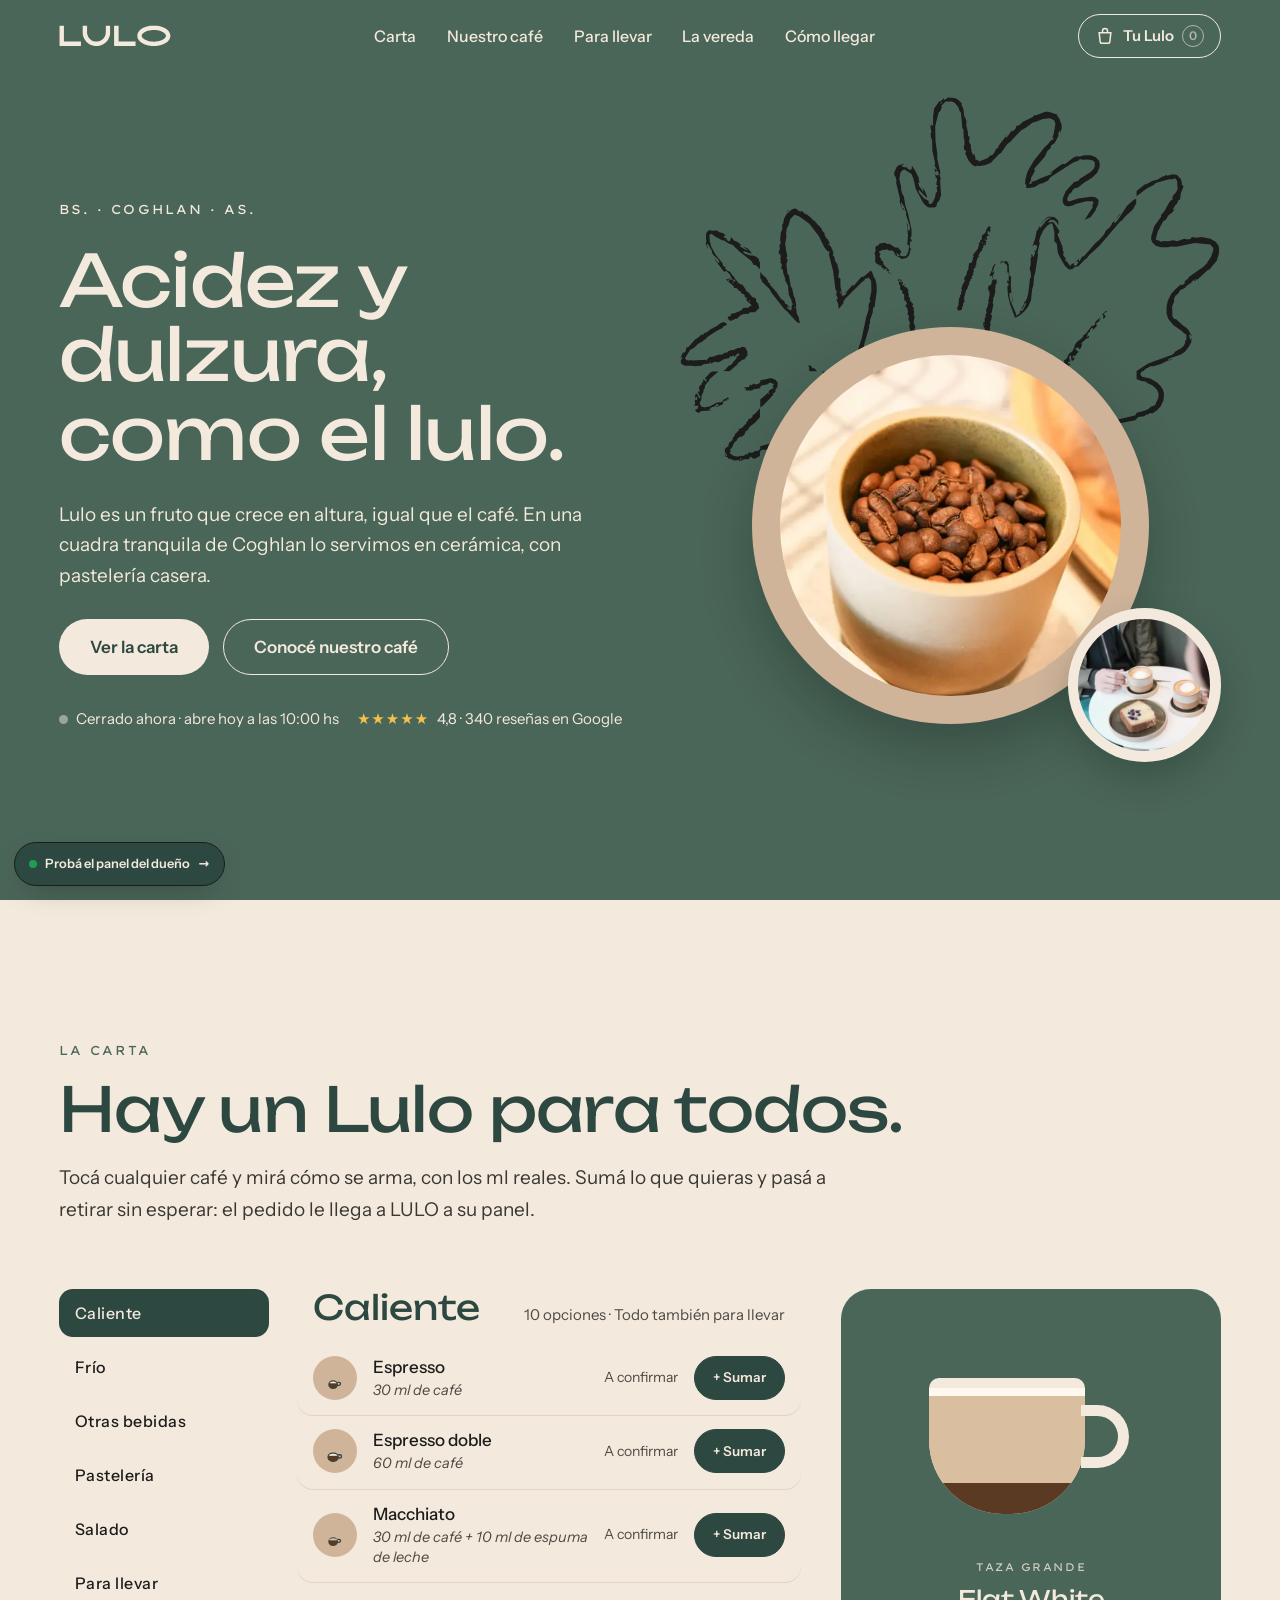
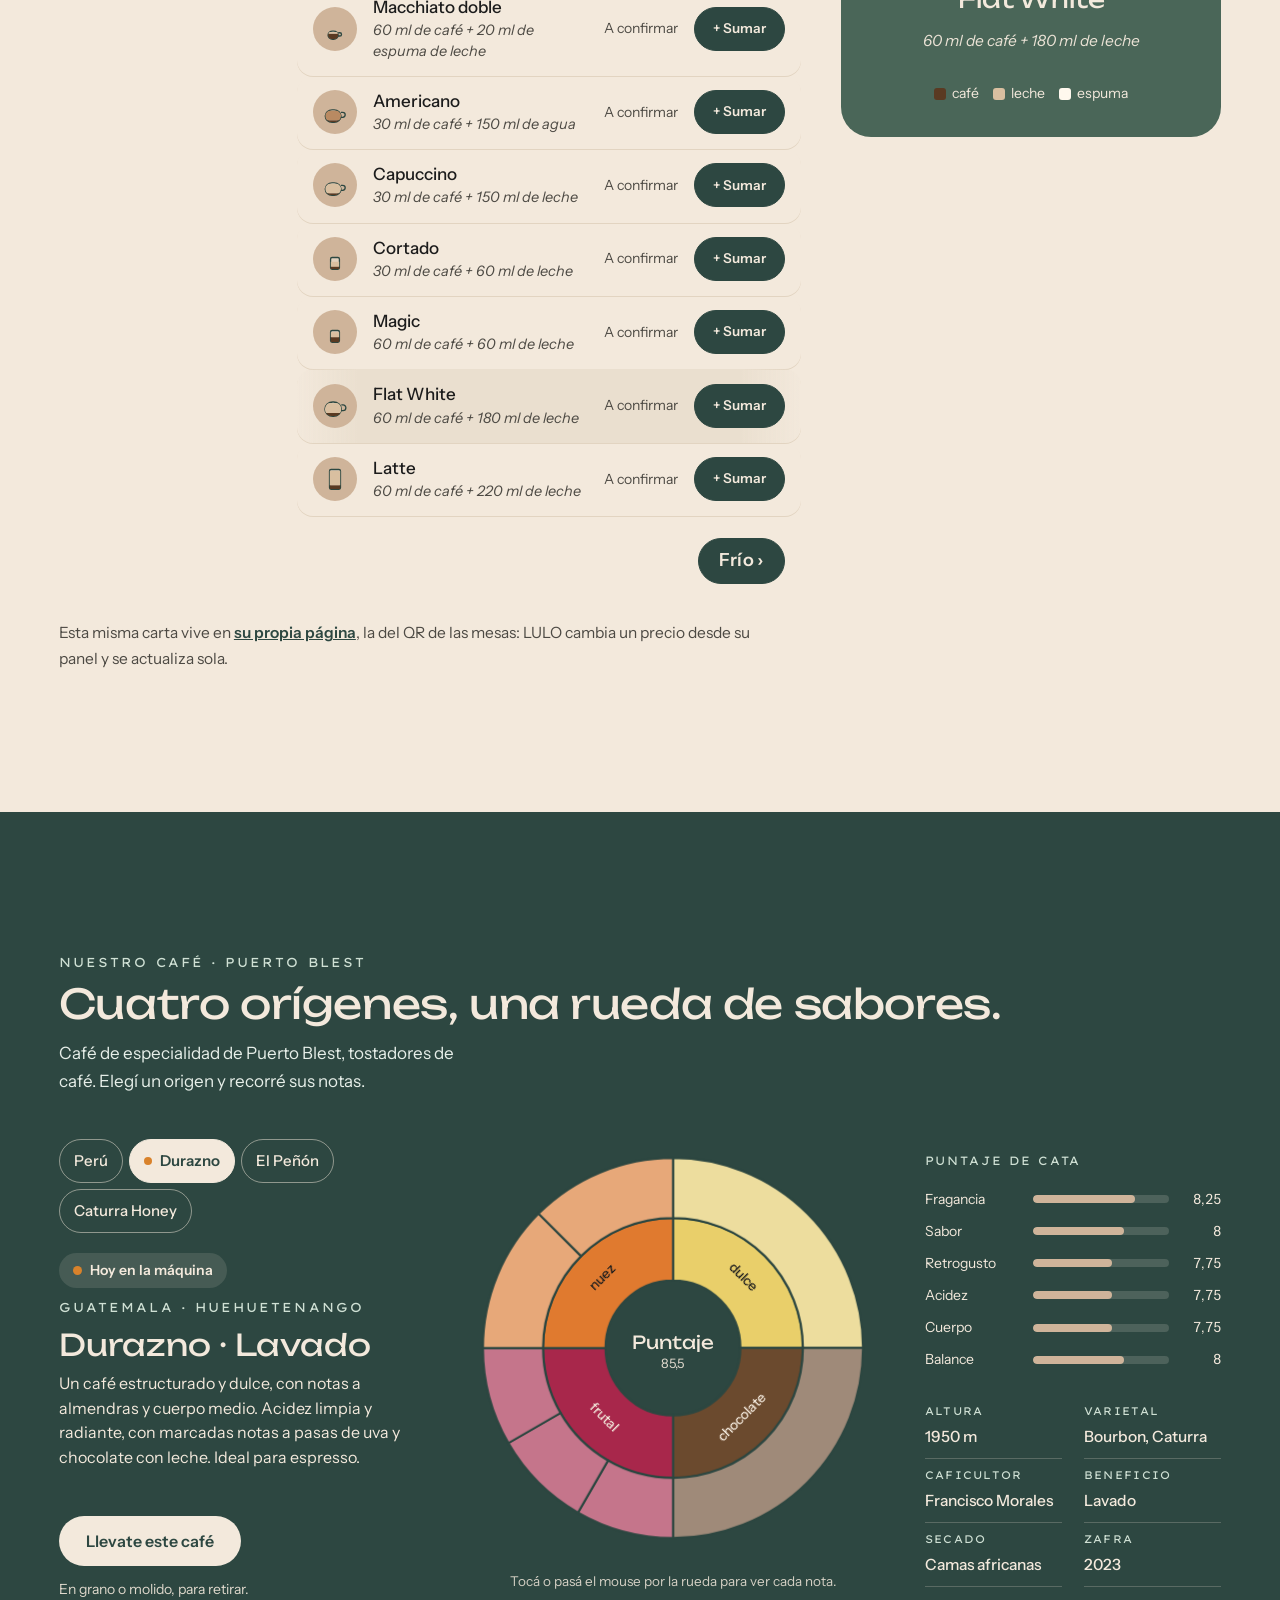
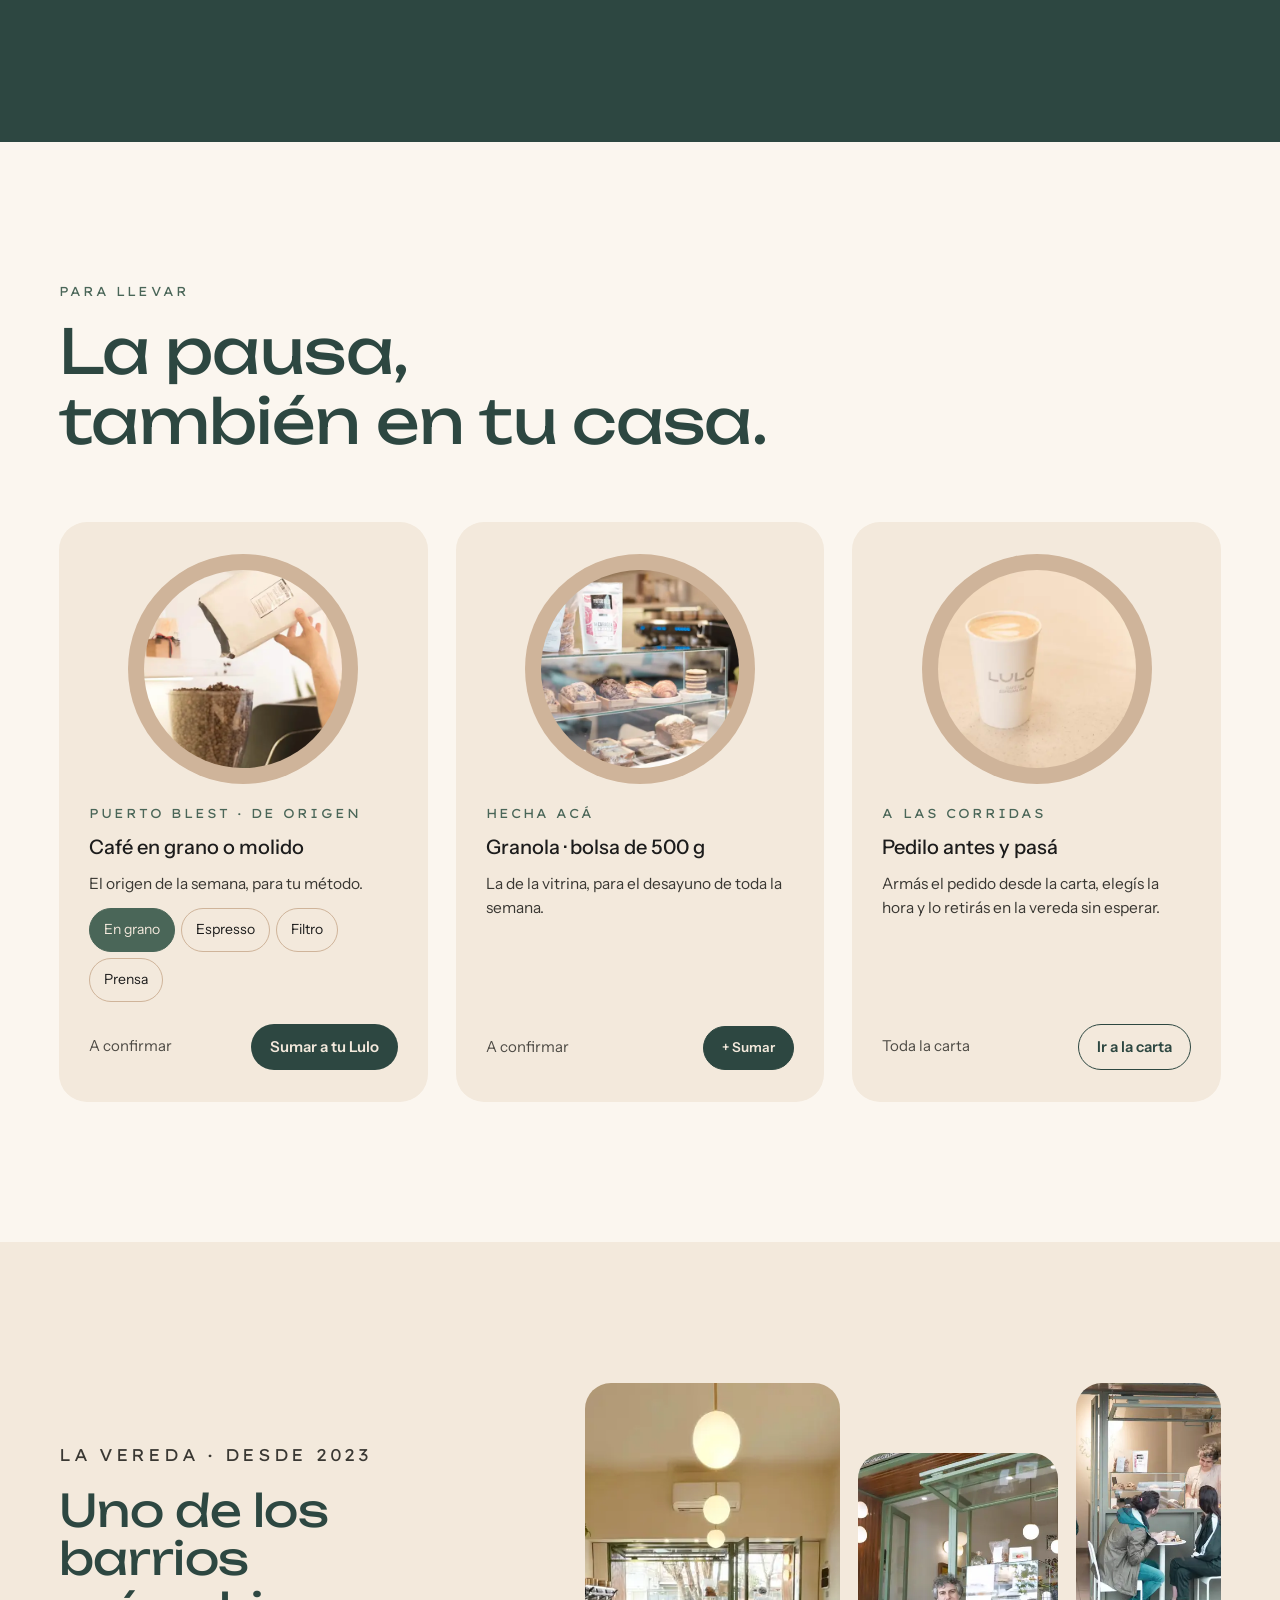
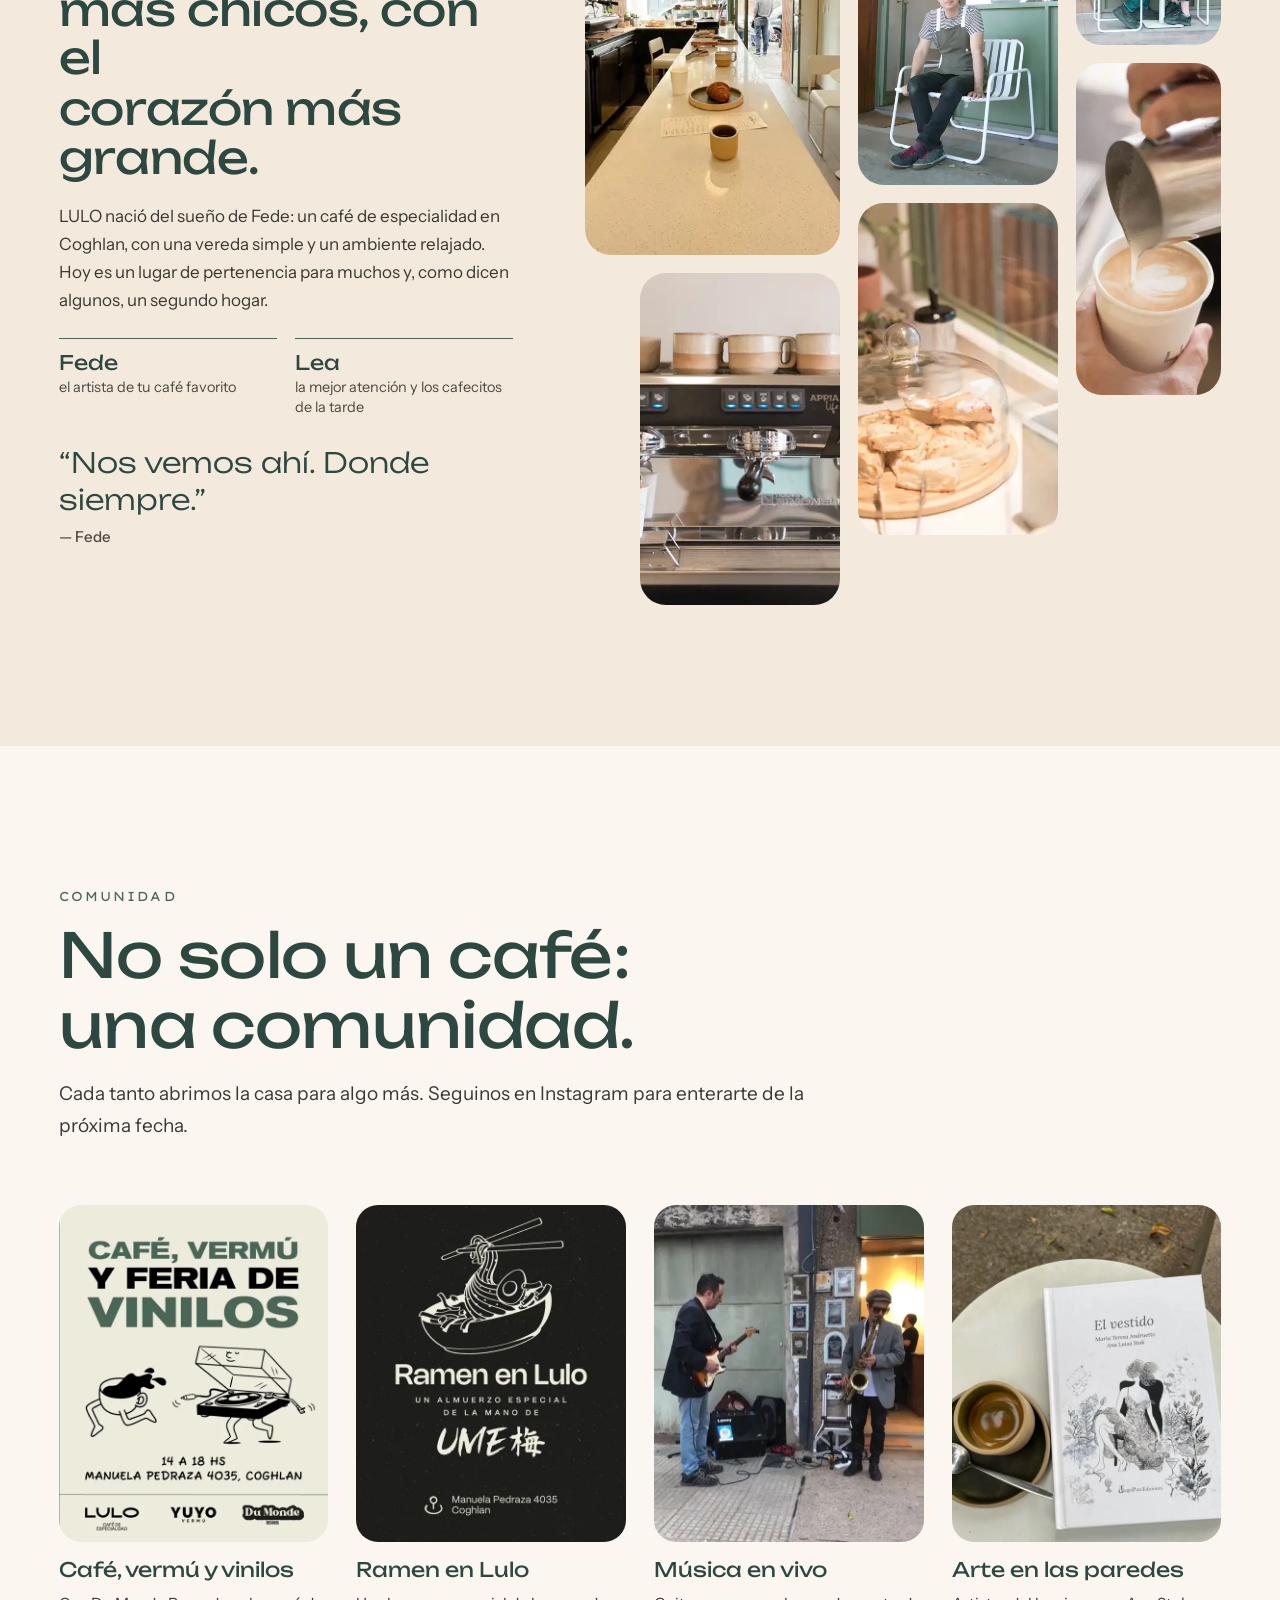
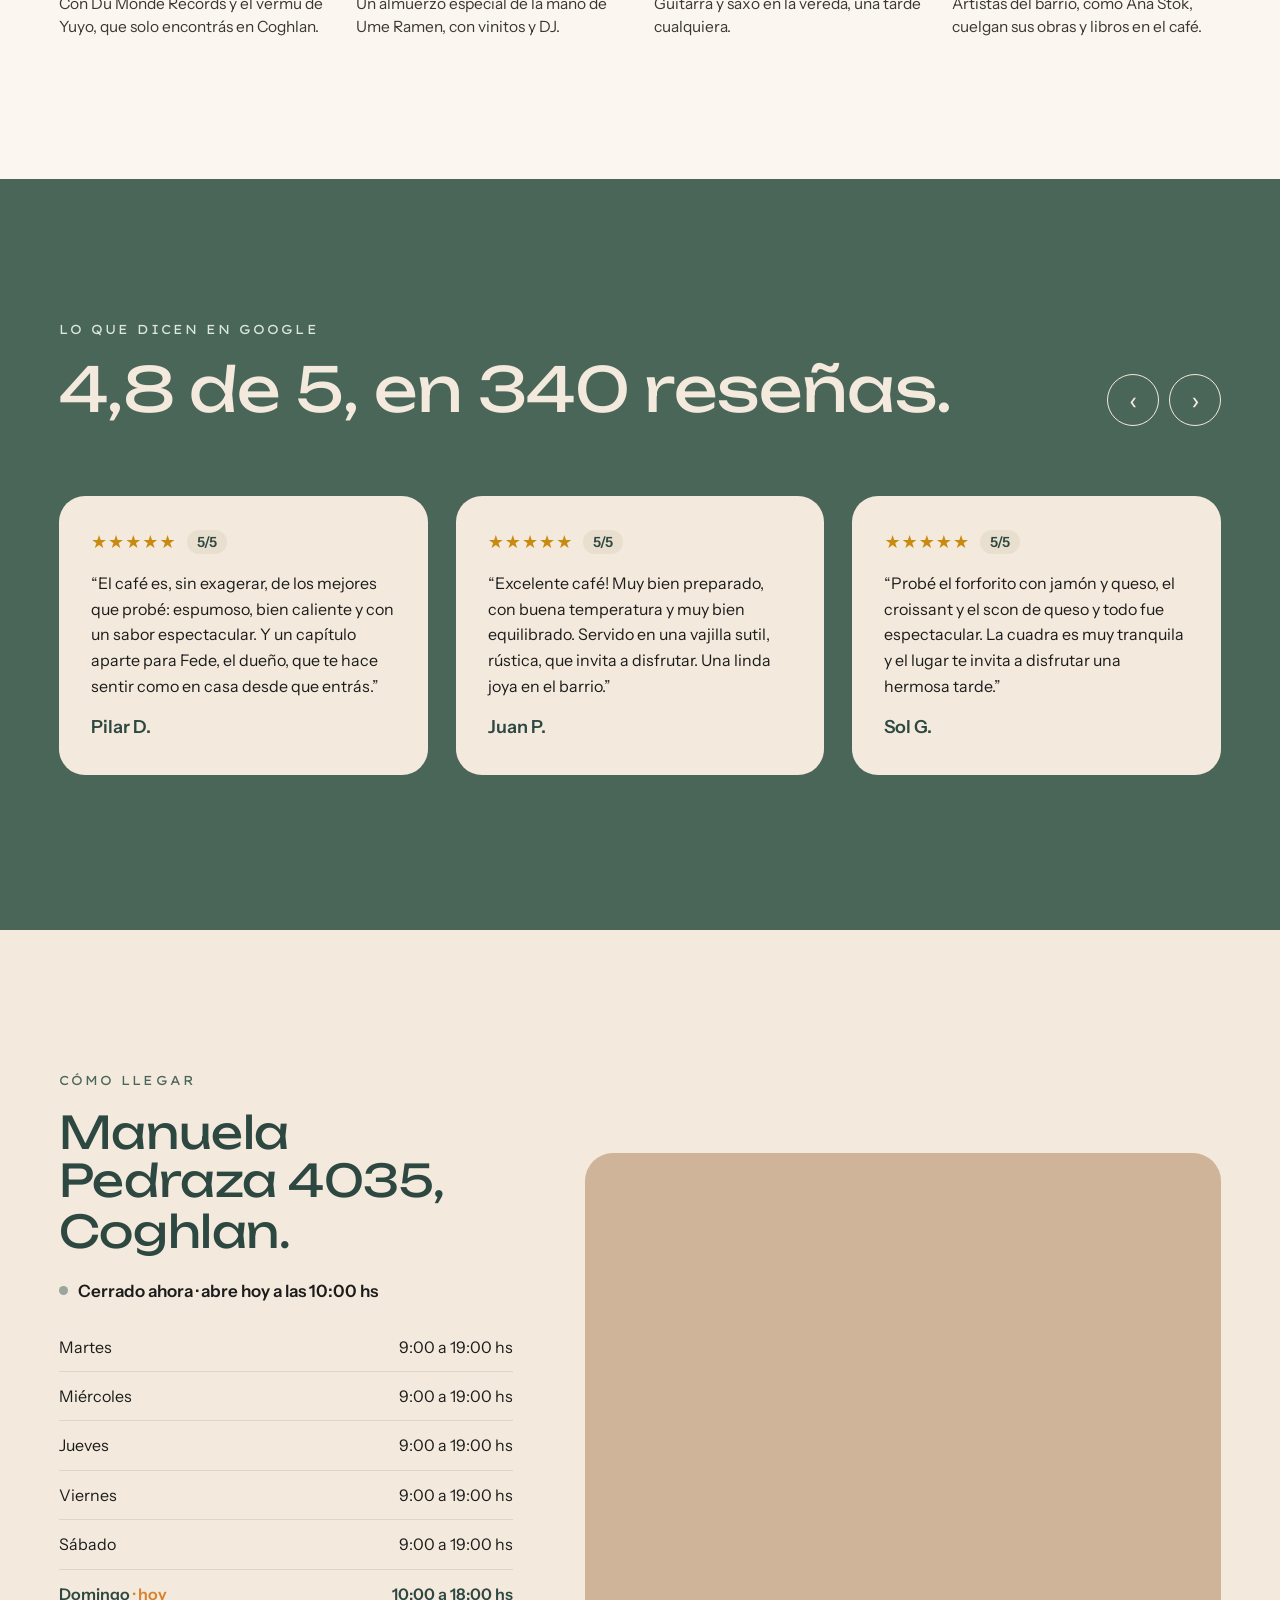
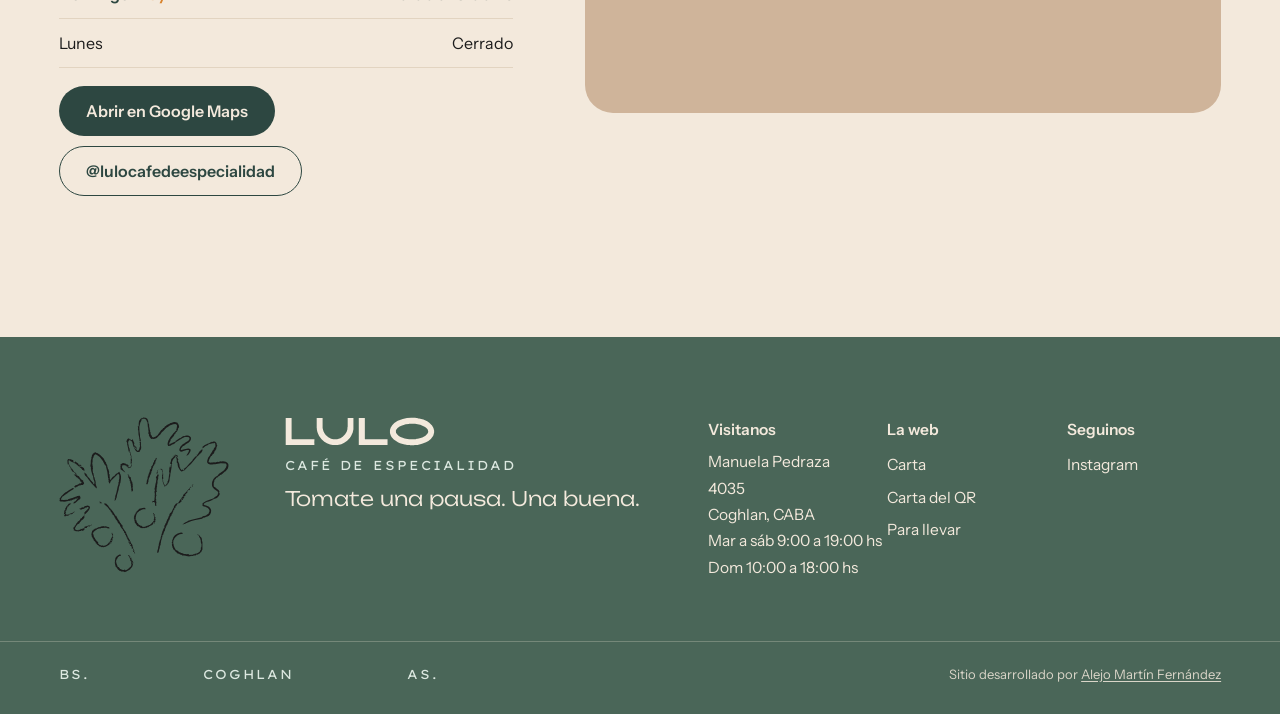
==== commit a562936e: "Recipientes: cambio directo, centrados y sin plato Co-Authored-By: Claude Opus 5.5 <noreply@anthropi" ====
--- a/index.html
+++ b/index.html
@@ -32,7 +32,7 @@
 <link rel="preload" as="image" type="image/webp" imagesrcset="img/hero-granos-500.webp 500w, img/hero-granos-800.webp 800w" imagesizes="(min-width: 1100px) 400px, 62vw" fetchpriority="high">
 <link rel="stylesheet" href="css/fonts.css?v=1">
 <link rel="stylesheet" href="kit/kit.css?v=1">
-<link rel="stylesheet" href="css/style.css?v=2">
+<link rel="stylesheet" href="css/style.css?v=3">
 </head>
 <body>
 
@@ -375,6 +375,6 @@
   </div>
 </div>
 
-<script type="module" src="js/main.js?v=3"></script>
+<script type="module" src="js/main.js?v=4"></script>
 </body>
 </html>
--- a/css/style.css
+++ b/css/style.css
@@ -216,17 +216,20 @@
 .plato--visor { width: 230px; aspect-ratio: 1; }
 .visor.sin-taza .taza { display: none; }
 
-.taza { --w: 156px; --h: 136px; --rad: 10px 10px 74px 74px; position: relative; width: 220px; height: 230px; }
-.taza__cuerpo { position: absolute; left: calc(98px - var(--w) / 2); top: calc(196px - var(--h)); width: var(--w); height: var(--h); border-radius: var(--rad); background: var(--crema); overflow: hidden; display: flex; flex-direction: column-reverse; box-shadow: inset 0 -8px 0 rgba(0,0,0,.06); transition: width .6s var(--ease), height .6s var(--ease), left .6s var(--ease), top .6s var(--ease), border-radius .6s var(--ease), background .4s, box-shadow .4s; }
-.taza__capa { display: block; flex: 0 0 auto; height: 0; transition: height .7s var(--ease) .12s; }
+.taza { --w: 156px; --h: 136px; --rad: 10px 10px 74px 74px; --cx: 110px; --top: 47px; position: relative; width: 220px; height: 230px; }
+.taza__cuerpo { position: absolute; left: calc(var(--cx) - var(--w) / 2); top: var(--top); width: var(--w); height: var(--h); border-radius: var(--rad); background: var(--crema); overflow: hidden; display: flex; flex-direction: column-reverse; box-shadow: inset 0 -8px 0 rgba(0,0,0,.06); }
+.taza__capa { display: block; flex: 0 0 auto; height: 0; transition: height .7s var(--ease) .1s; }
 .taza__capa--cafe { background: #5A3A22; }
 .taza__capa--leche { background: #D9BFA0; }
 .taza__capa--leche.agua { background: #B98A62; }
 .taza__capa--espuma { background: #FFF8EE; }
-.taza__asa { position: absolute; left: calc(98px + var(--w) / 2 - 4px); top: calc(196px - var(--h) * .8); width: calc(var(--h) * .26 + 12px); height: calc(var(--h) * .46); border: clamp(7px, calc(var(--h) * .085), 12px) solid var(--crema); border-left: none; border-radius: 0 999px 999px 0; transition: left .6s var(--ease), top .6s var(--ease), width .6s var(--ease), height .6s var(--ease), opacity .3s; }
-.taza__plato { position: absolute; left: calc(98px - var(--w) / 2 - 22px); top: 198px; width: calc(var(--w) + 44px); height: 13px; border-radius: 999px; background: var(--ceramica); transition: left .6s var(--ease), width .6s var(--ease), opacity .3s; }
-.taza.es-vaso .taza__asa, .taza.es-vaso .taza__plato { opacity: 0; }
+.taza__asa { position: absolute; left: calc(var(--cx) + var(--w) / 2 - 4px); top: calc(var(--top) + var(--h) * .2); width: calc(var(--h) * .26 + 12px); height: calc(var(--h) * .46); border: clamp(7px, calc(var(--h) * .085), 12px) solid var(--crema); border-left: none; border-radius: 0 999px 999px 0; }
+.taza__plato { display: none; }
+.taza.es-vaso .taza__asa { display: none; }
 .taza.es-vaso .taza__cuerpo { background: rgba(243, 233, 220, .28); box-shadow: inset 0 0 0 3px rgba(243, 233, 220, .85), inset 10px 0 0 rgba(255, 255, 255, .12); }
+.taza.sin-anim .taza__capa { transition: none; }
+.taza.aparece .taza__cuerpo, .taza.aparece .taza__asa { animation: vaso-in .38s var(--ease) both; }
+@keyframes vaso-in { from { opacity: 0; transform: translateY(10px) scale(.96); } }
 .taza__tipo { position: absolute; left: 0; right: 0; bottom: -2px; text-align: center; font: 400 11px/1 var(--t-rot); letter-spacing: .14em; text-transform: uppercase; opacity: .8; }
 .visor.sin-taza .taza__tipo { display: none; }
 
